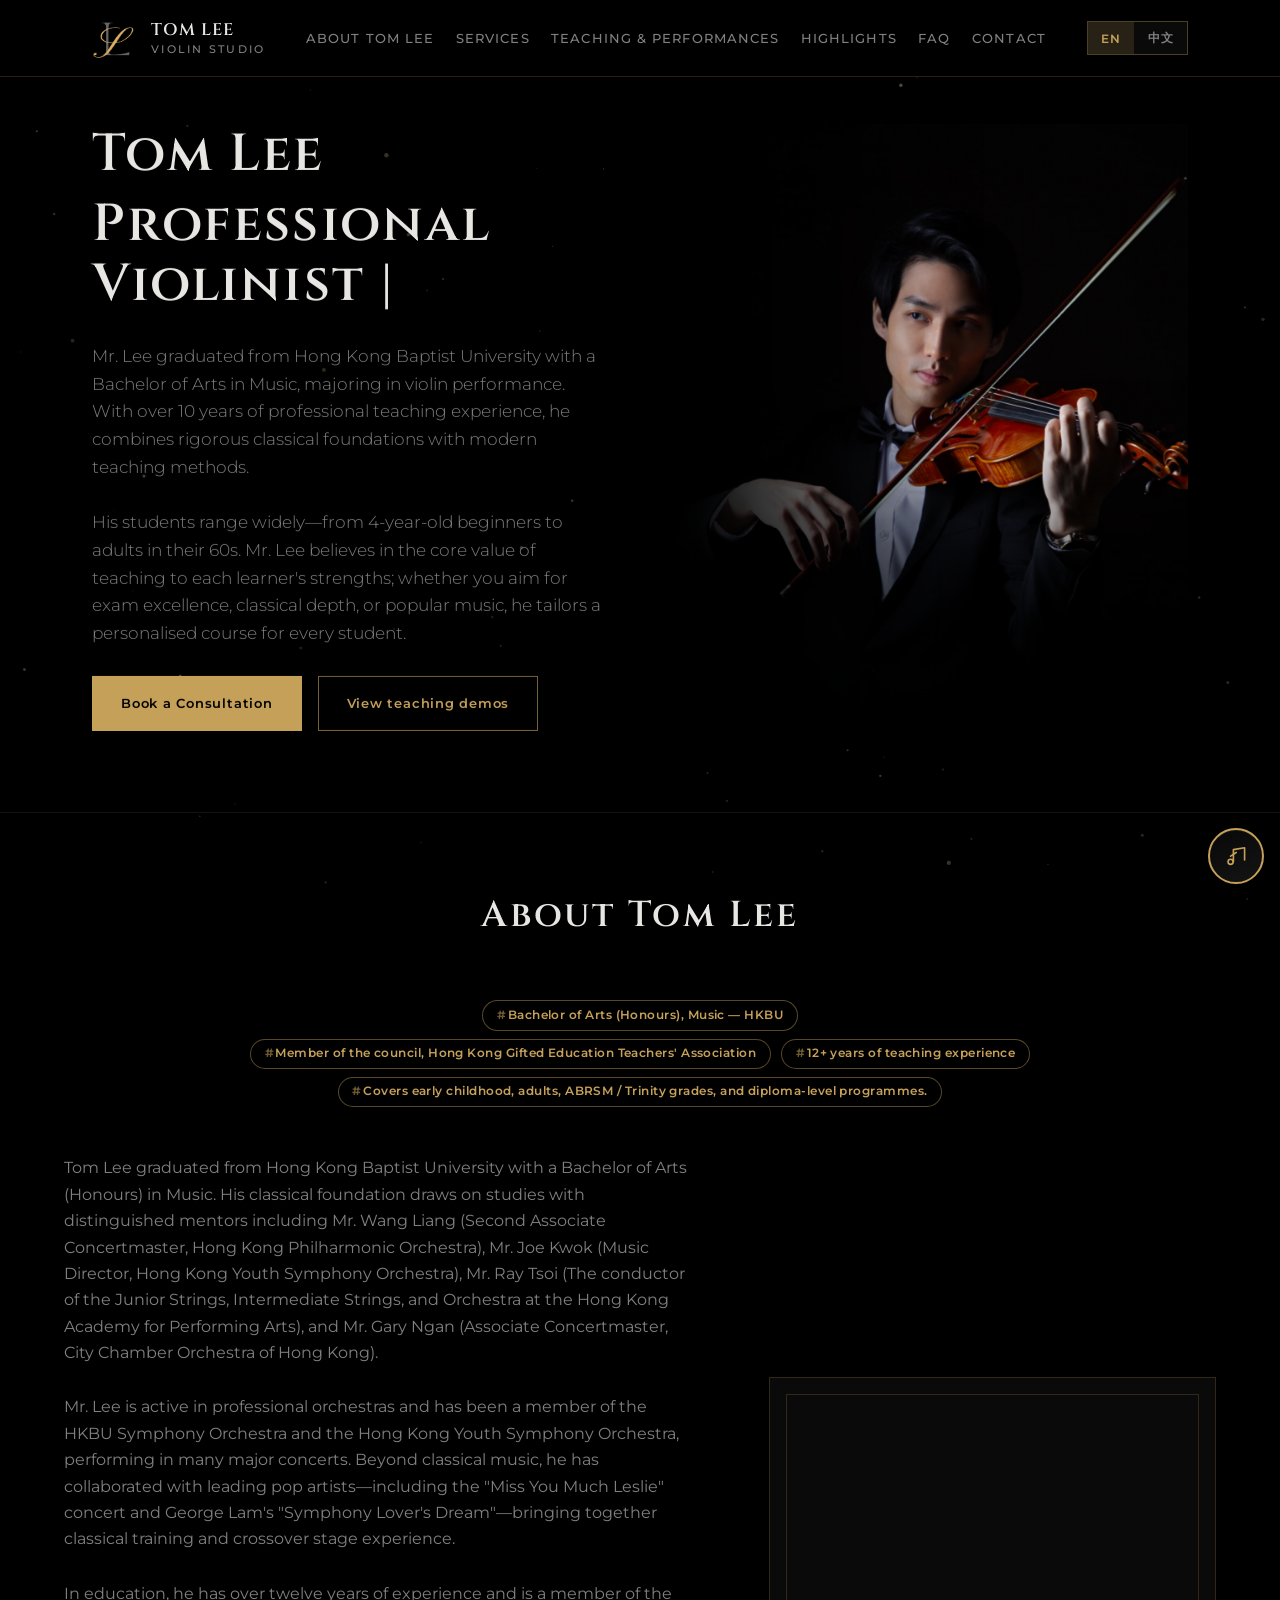
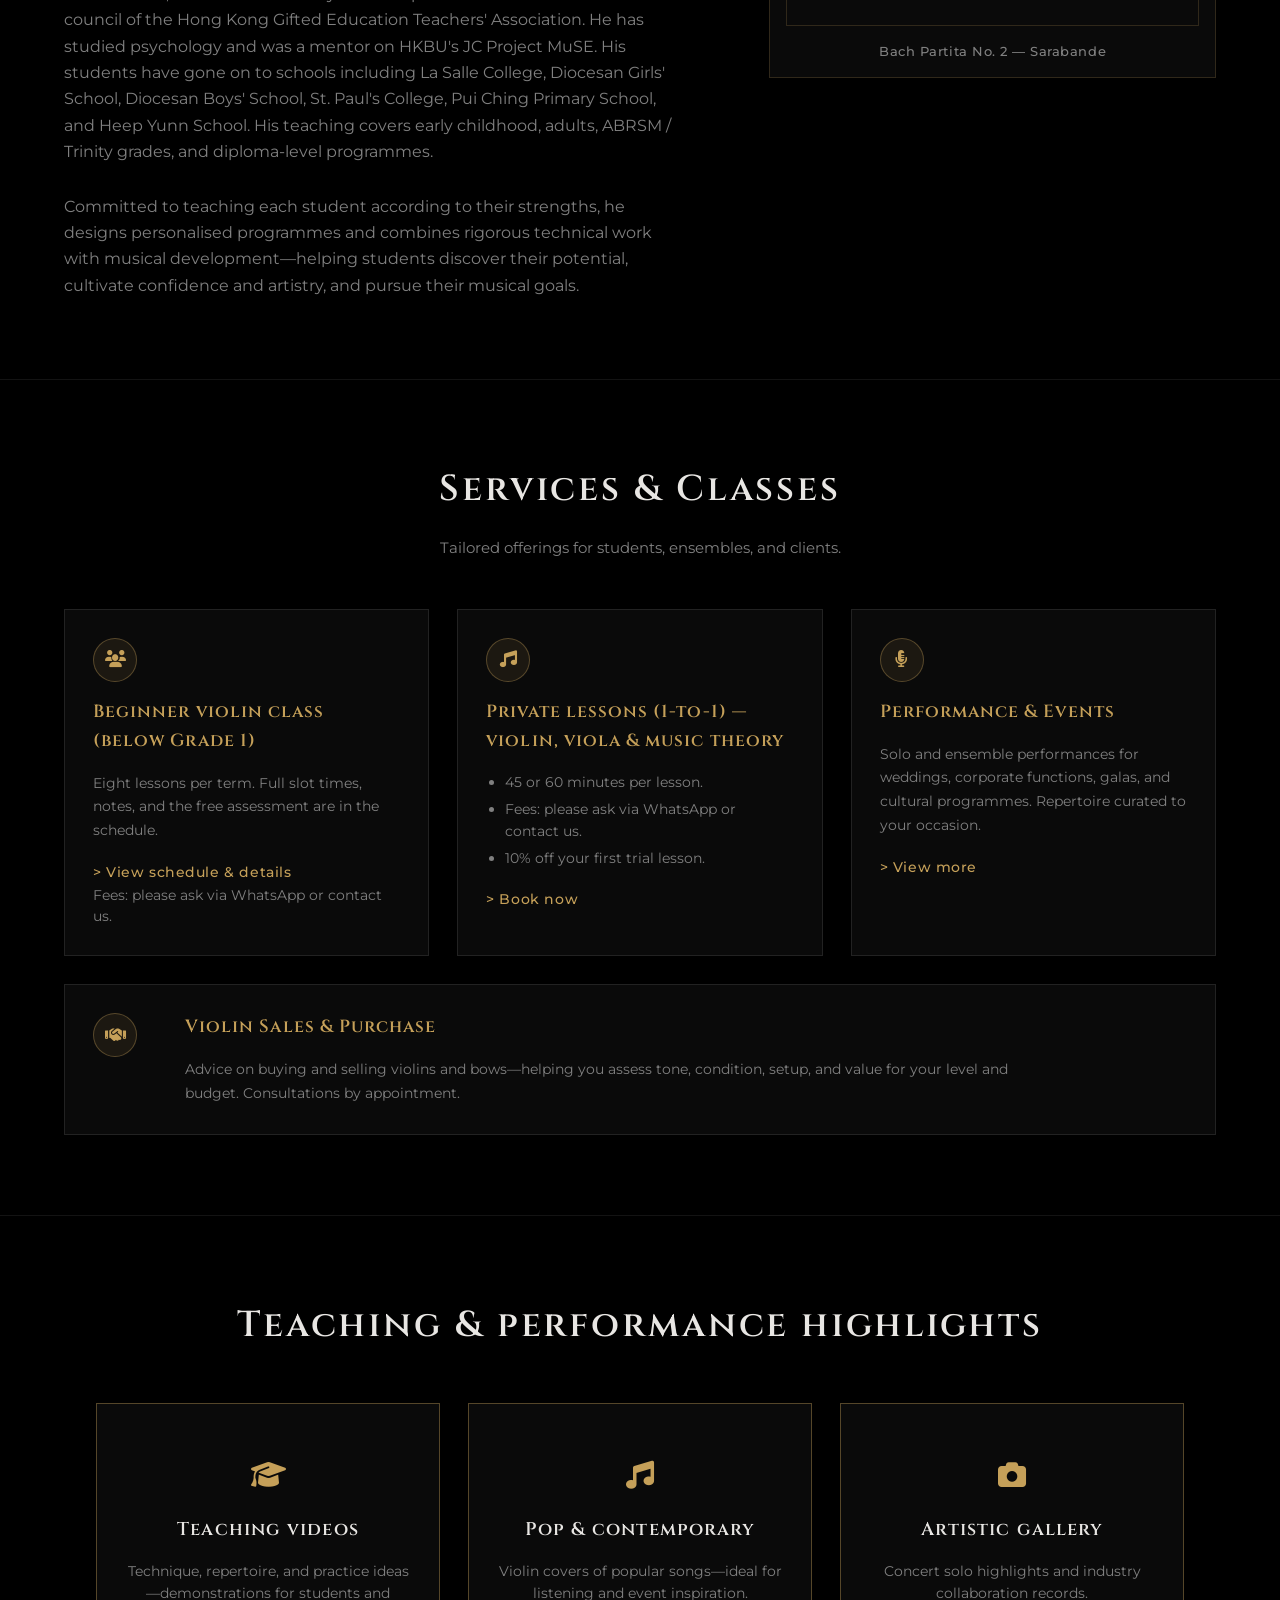
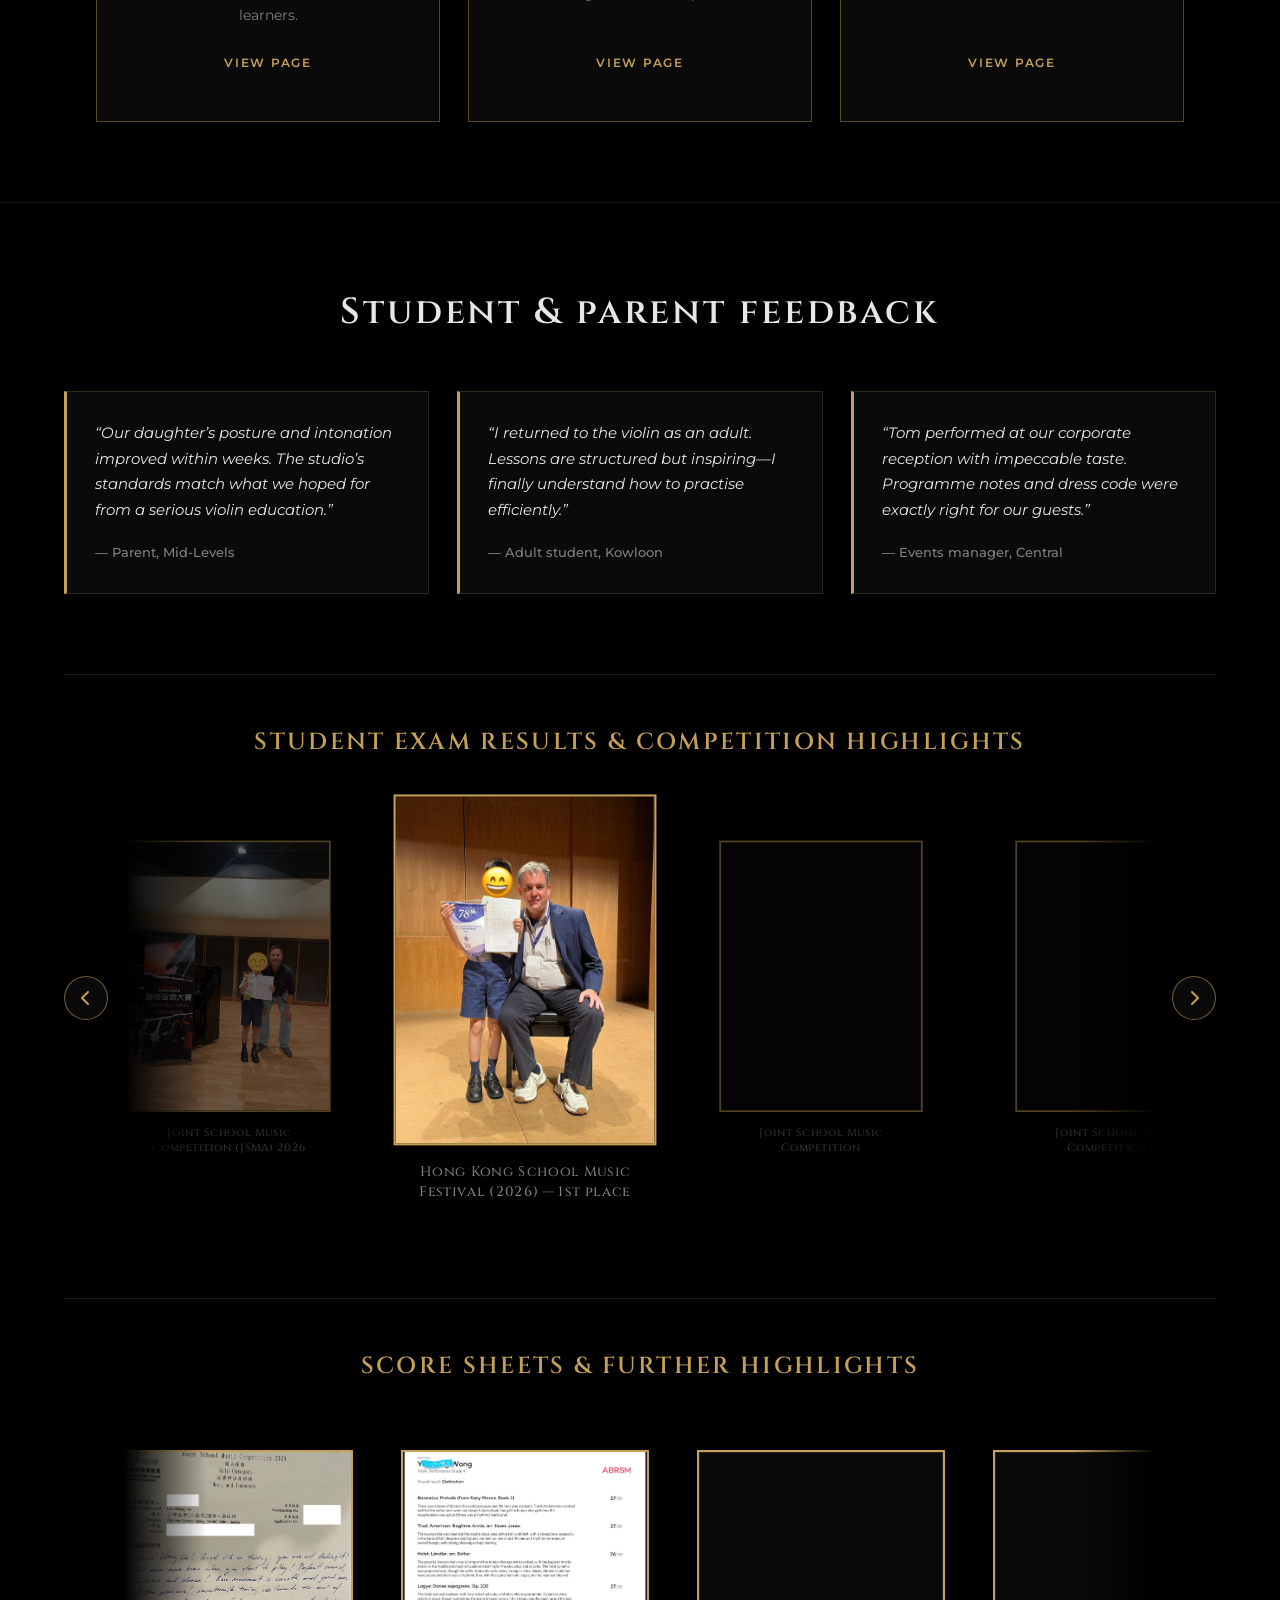
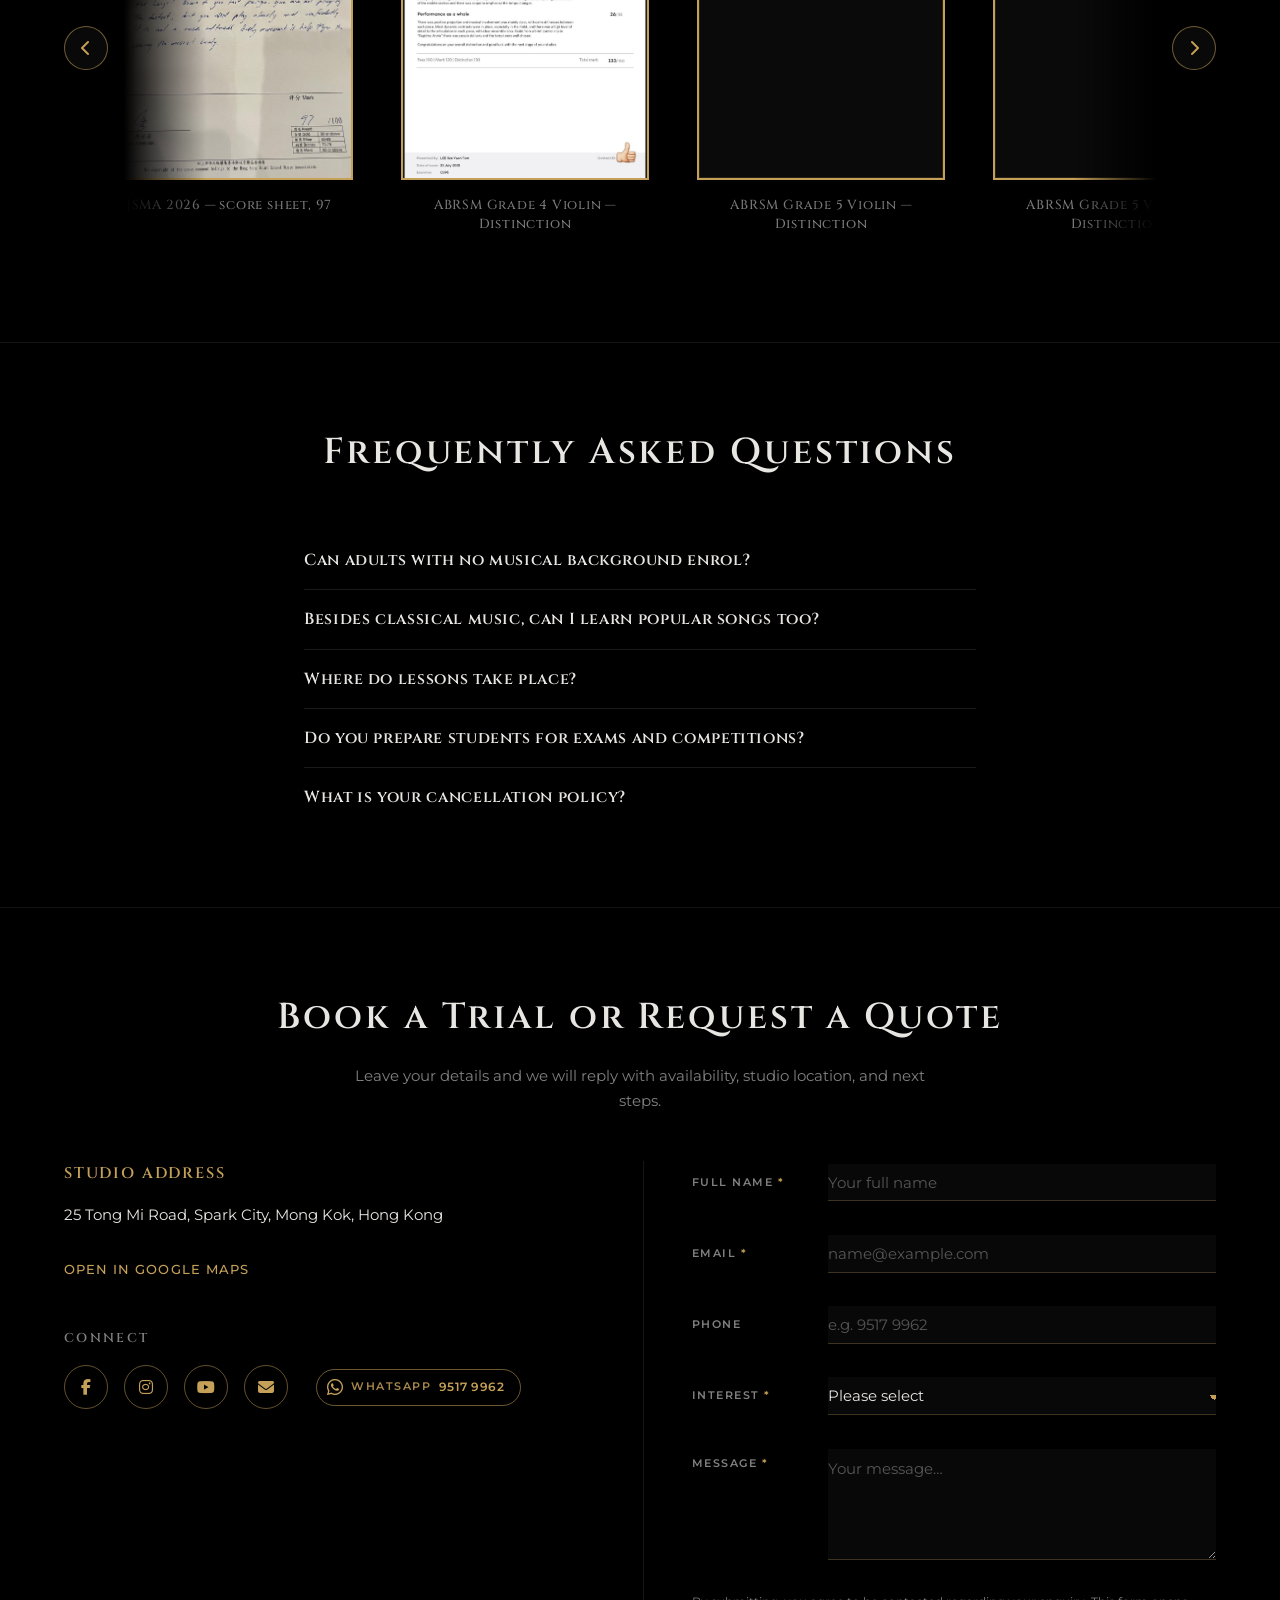
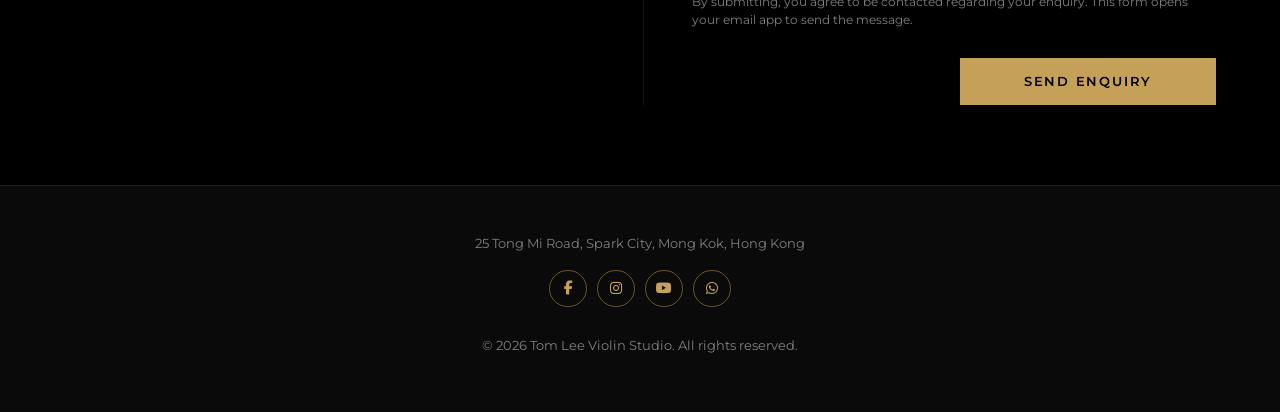
==== index.html @ 0c4ee123 "text" ====
<!DOCTYPE html>
<html lang="en">
  <head>
    <meta charset="UTF-8" />
    <meta name="viewport" content="width=device-width, initial-scale=1.0" />
    <meta
      name="description"
      content="Tom Lee Violin Studio — Professional violin instruction and performance in Hong Kong. Private violin and viola lessons, group classes, music theory, violin sales, events, trial lessons, and exam coaching."
    />
    <meta
      name="keywords"
      content="violin lessons Hong Kong, violin teacher HK, 小提琴老師, 小提琴課程, 香港小提琴, adult violin lessons, violin trial lesson, ABRSM violin, violin performance"
    />
    <meta name="author" content="Tom Lee" />
    <meta name="geo.region" content="HK" />
    <meta name="geo.placename" content="Hong Kong" />
    <link rel="icon" type="image/png" href="assets/logo.png" />
    <link rel="canonical" href="https://example.com/" />
    <link rel="alternate" hreflang="en-HK" href="https://example.com/" />
    <link rel="alternate" hreflang="zh-Hant-HK" href="https://example.com/" />
    <link rel="alternate" hreflang="x-default" href="https://example.com/" />
    <meta property="og:title" content="Tom Lee Violin Studio | Teaching & Performance" />
    <meta
      property="og:description"
      content="Excellence in Strings, Elegance in Performance. Bespoke violin education and world-class performances for exclusive events in Hong Kong with Tom Lee."
    />
    <meta property="og:type" content="website" />
    <meta property="og:locale" content="en_HK" />
    <meta property="og:locale:alternate" content="zh_HK" />
    <title>Tom Lee Violin Studio | Professional Violin Teaching & Performance</title>
    <link rel="preconnect" href="https://fonts.googleapis.com" />
    <link rel="preconnect" href="https://fonts.gstatic.com" crossorigin />
    <link
      href="https://fonts.googleapis.com/css2?family=Cinzel:wght@400;500;600;700&family=Montserrat:wght@300;400;500;600&display=swap"
      rel="stylesheet"
    />
    <link
      rel="stylesheet"
      href="https://cdnjs.cloudflare.com/ajax/libs/font-awesome/6.5.1/css/all.min.css"
      crossorigin="anonymous"
      referrerpolicy="no-referrer"
    />
    <link rel="stylesheet" href="style.css" />
    <script type="application/ld+json">
      {
        "@context": "https://schema.org",
        "@graph": [
          {
            "@type": "MusicSchool",
            "@id": "https://example.com/#organization",
            "name": "Tom Lee Violin Studio",
            "alternateName": "Tom Lee 小提琴工作室",
            "url": "https://example.com/",
            "description": "Professional violin instruction and performance in Hong Kong.",
            "email": "tomleeviolin@gmail.com",
            "telephone": "+852-9517-9962",
            "address": {
              "@type": "PostalAddress",
              "streetAddress": "25 Tong Mi Road, Spark City",
              "addressLocality": "Mong Kok",
              "addressRegion": "Kowloon",
              "addressCountry": "HK"
            },
            "areaServed": { "@type": "AdministrativeArea", "name": "Hong Kong" },
            "sameAs": [
              "https://www.facebook.com/Tomleeviolin/",
              "https://www.instagram.com/tomleeviolin/",
              "https://www.youtube.com/@tomleeviolin"
            ]
          },
          {
            "@type": "FAQPage",
            "@id": "https://example.com/#faq",
            "mainEntity": [
              {
                "@type": "Question",
                "name": "Can adults with no musical background enrol?",
                "acceptedAnswer": {
                  "@type": "Answer",
                  "text": "Absolutely. Our students range from age 4 to 50. For adult learners, we move beyond dry, traditional one-size-fits-all drills—combining interest-led learning with solid technique—so you can quickly enjoy playing popular or classical pieces."
                }
              },
              {
                "@type": "Question",
                "name": "Besides classical music, can I learn popular songs too?",
                "acceptedAnswer": {
                  "@type": "Answer",
                  "text": "Of course. We offer a wide range of paths—from Mozart to modern chart hits. Once you have a solid violin technique, any style can become part of your performance repertoire."
                }
              },
              {
                "@type": "Question",
                "name": "Where do lessons take place?",
                "acceptedAnswer": {
                  "@type": "Answer",
                  "text": "Lessons are held at the studio: 25 Tong Mi Road, Spark City, Mong Kok, Hong Kong. Home visits are not currently offered."
                }
              },
              {
                "@type": "Question",
                "name": "Do you prepare students for exams and competitions?",
                "acceptedAnswer": {
                  "@type": "Answer",
                  "text": "Yes. Repertoire, scales, sight-reading, and performance practice can be aligned with major exam boards and school or festival requirements when that is your objective."
                }
              },
              {
                "@type": "Question",
                "name": "What is your cancellation policy?",
                "acceptedAnswer": {
                  "@type": "Answer",
                  "text": "Policies are shared at enrolment. As a rule, reasonable advance notice is required to reschedule studio time so that other students can use the slot."
                }
              }
            ]
          }
        ]
      }
    </script>
  </head>
  <body data-page="home">
    <div class="scroll-progress" aria-hidden="true">
      <div class="scroll-progress__bar" id="scroll-progress-bar"></div>
    </div>

    <header class="site-header">
      <div class="header-inner">
        <a class="brand" href="#top" aria-label="Tom Lee Violin Studio — Home">
          <img
            class="brand-logo"
            src="assets/logo.png"
            alt="Tom Lee Violin Studio — professional violin teaching and performance logo"
            decoding="async"
          />
          <span class="brand-text">
            <span class="brand-name" data-en="Tom Lee" data-zh="Tom Lee">Tom Lee</span>
            <span class="brand-tagline" data-en="Violin Studio" data-zh="小提琴工作室">Violin Studio</span>
          </span>
        </a>
        <nav class="nav-primary" aria-label="Main navigation">
          <ul class="nav-list">
            <li><a href="#about" data-en="About Tom Lee" data-zh="關於Tom Lee">About Tom Lee</a></li>
            <li><a href="#services" data-en="Services" data-zh="服務">Services</a></li>
            <li><a href="#media" data-en="Teaching &amp; performances" data-zh="影音與藝廊">Teaching &amp; performances</a></li>
            <li><a href="#testimonials" data-en="Highlights" data-zh="精選">Highlights</a></li>
            <li><a href="#faq" data-en="FAQ" data-zh="常見問題">FAQ</a></li>
            <li><a href="#contact" data-en="Contact" data-zh="聯絡">Contact</a></li>
          </ul>
        </nav>
        <div class="lang-switch" role="group" aria-label="Language">
          <button type="button" class="lang-btn is-active" data-lang="en" aria-pressed="true" data-en="EN" data-zh="EN">
            EN
          </button>
          <button type="button" class="lang-btn" data-lang="zh" aria-pressed="false" data-en="中文" data-zh="中文">中文</button>
        </div>
      </div>
    </header>

    <main id="top">
      <canvas id="ambient-dust" class="ambient-dust" aria-hidden="true"></canvas>
      <h1
        class="visually-hidden"
        id="page-title"
        data-en="Tom Lee Violin Studio — Violin lessons and performance in Hong Kong"
        data-zh="Tom Lee 小提琴工作室 — 香港小提琴課程與專業演出"
      >
        Tom Lee Violin Studio — Violin lessons and performance in Hong Kong
      </h1>

      <section class="hero" aria-labelledby="hero-heading">
        <div class="hero-inner">
          <div class="hero-content hero-content--parallax-target">
            <div class="hero-content__inner hero-content__inner--entrance">
            <h2 id="hero-heading" class="hero-title">
              <span class="hero-title__line" data-en="Tom Lee" data-zh="李施源 Tom Lee">李施源 Tom Lee</span>
              <span class="hero-title__line" data-en="Professional Violinist | " data-zh="專業小提琴家 | ">專業小提琴家 | </span>
            </h2>
            <p
              class="hero-lead"
              data-en="Mr. Lee graduated from Hong Kong Baptist University with a Bachelor of Arts in Music, majoring in violin performance. With over 10 years of professional teaching experience, he combines rigorous classical foundations with modern teaching methods."
              data-zh="李氏畢業於香港浸會大學音樂系 (BA in Music)，主修小提琴演奏。憑藉超過 10 年的專業教學經驗，李氏致力於將嚴謹的古典樂根基與現代教學法結合。"
            >
              李氏畢業於香港浸會大學音樂系 (BA in Music)，主修小提琴演奏。憑藉超過 10 年的專業教學經驗，李氏致力於將嚴謹的古典樂根基與現代教學法結合。
            </p>
            <p
              class="hero-lead"
              data-en="His students range widely—from 4-year-old beginners to adults in their 60s. Mr. Lee believes in the core value of teaching to each learner&apos;s strengths; whether you aim for exam excellence, classical depth, or popular music, he tailors a personalised course for every student."
              data-zh="他的學生群體廣泛，涵蓋 4 歲啟蒙幼兒至 60 歲進修成人。李氏深信「因材施教」的核心價值，無論是追求考級卓越、古典造詣，還是流行音樂興趣，皆能為每位學員量身訂造專屬課程。"
            >
              他的學生群體廣泛，涵蓋 4 歲啟蒙幼兒至 60 歲進修成人。李氏深信「因材施教」的核心價值，無論是追求考級卓越、古典造詣，還是流行音樂興趣，皆能為每位學員量身訂造專屬課程。
            </p>
            <div class="hero-cta-row">
              <a class="btn btn-primary" href="#contact" data-en="Book a Consultation" data-zh="預約諮詢">Book a Consultation</a>
              <a class="btn btn-outline" href="videos-teaching.html" data-en="View teaching demos" data-zh="查看教學示範">查看教學示範</a>
            </div>
            </div>
          </div>
          <div class="hero-media hero-media--entrance">
            <div class="hero-image-wrap">
              <img
                class="hero-image"
                src="assets/Tomlee.jpg"
                alt="Tom Lee performing on violin"
                width="1200"
                height="1600"
                decoding="async"
                fetchpriority="high"
              />
              <div class="hero-image-fade" aria-hidden="true"></div>
            </div>
          </div>
        </div>
      </section>

      <section id="about" class="section about" aria-labelledby="about-heading">
        <div class="section-inner">
          <header class="section-header section-header--parallax">
            <h2 id="about-heading" class="section-title" data-en="About Tom Lee" data-zh="關於Tom Lee">About Tom Lee</h2>
          </header>
          <ul class="about-tags" role="list" aria-label="Credentials summary">
            <li class="about-tag" data-en="Bachelor of Arts (Honours), Music — HKBU" data-zh="香港浸會大學音樂系（榮譽）學士">
              Bachelor of Arts (Honours), Music — HKBU
            </li>
            <li class="about-tag" data-en="Member of the council, Hong Kong Gifted Education Teachers&apos; Association" data-zh="香港資優教育教師協會理事會成員">
              Member of the council, Hong Kong Gifted Education Teachers' Association
            </li>
            <li class="about-tag" data-en="12+ years of teaching experience" data-zh="逾十二年教學經驗">12+ years of teaching experience</li>
            <li
              class="about-tag"
              data-en="Covers early childhood, adults, ABRSM / Trinity grades, and diploma-level programmes."
              data-zh="涵蓋幼兒啟蒙、成人、ABRSM／Trinity 考級及演奏級課程。"
            >
              Covers early childhood, adults, ABRSM / Trinity grades, and diploma-level programmes.
            </li>
          </ul>
          <div class="about-grid">
            <div class="about-copy">
              <p
                data-en="Tom Lee graduated from Hong Kong Baptist University with a Bachelor of Arts (Honours) in Music. His classical foundation draws on studies with distinguished mentors including Mr. Wang Liang (Second Associate Concertmaster, Hong Kong Philharmonic Orchestra), Mr. Joe Kwok (Music Director, Hong Kong Youth Symphony Orchestra), Mr. Ray Tsoi (The conductor of the Junior Strings, Intermediate Strings, and Orchestra at the Hong Kong Academy for Performing Arts), and Mr. Gary Ngan (Associate Concertmaster, City Chamber Orchestra of Hong Kong)."
                data-zh="李施源 (Tom Lee) 畢業於香港浸會大學，獲頒音樂系（榮譽）學士學位。李氏擁有深厚的古典音樂底蘊，其演奏造詣先後師從多位樂壇名師，包括現任香港管弦樂團第二副首席王亮先生、中國香港青年交響樂團音樂總監郭健文先生、著名小提琴家及指揮蔡睿先生（香港演藝學院弦樂導師），以及香港城市室樂團副首席顏嘉俊先生。"
              >
                Tom Lee graduated from Hong Kong Baptist University with a Bachelor of Arts (Honours) in Music. His classical foundation draws on studies with distinguished mentors including Mr. Wang Liang (Second Associate Concertmaster, Hong Kong Philharmonic Orchestra), Mr. Joe Kwok (Music Director, Hong Kong Youth Symphony Orchestra), Mr. Ray Tsoi (The conductor of the Junior Strings, Intermediate Strings, and Orchestra at the Hong Kong Academy for Performing Arts), and Mr. Gary Ngan (Associate Concertmaster, City Chamber Orchestra of Hong Kong).
              </p>
              <p
                data-en="Mr. Lee is active in professional orchestras and has been a member of the HKBU Symphony Orchestra and the Hong Kong Youth Symphony Orchestra, performing in many major concerts. Beyond classical music, he has collaborated with leading pop artists—including the &quot;Miss You Much Leslie&quot; concert and George Lam&apos;s &quot;Symphony Lover&apos;s Dream&quot;—bringing together classical training and crossover stage experience."
                data-zh="李氏活躍於多個專業樂團，曾擔任香港浸會大學交響樂團及中國香港青年交響樂團成員，參與無數大型音樂會演出。除古典樂壇外，李氏亦多次獲邀與本地著名流行歌手合作，包括於「想你‧張國榮」音樂會以及林子祥《Symphony Lover's Dream》音樂會中擔任小提琴演奏，演出經驗跨越古典與流行，視野廣闊。"
              >
                Mr. Lee is active in professional orchestras and has been a member of the HKBU Symphony Orchestra and the Hong Kong Youth Symphony Orchestra, performing in many major concerts. Beyond classical music, he has collaborated with leading pop artists—including the "Miss You Much Leslie" concert and George Lam's "Symphony Lover's Dream"—bringing together classical training and crossover stage experience.
              </p>
              <p
                data-en="In education, he has over twelve years of experience and is a member of the council of the Hong Kong Gifted Education Teachers&apos; Association. He has studied psychology and was a mentor on HKBU&apos;s JC Project MuSE. His students have gone on to schools including La Salle College, Diocesan Girls&apos; School, Diocesan Boys&apos; School, St. Paul&apos;s College, Pui Ching Primary School, and Heep Yunn School. His teaching covers early childhood, adults, ABRSM / Trinity grades, and diploma-level programmes."
                data-zh="在教育事業上，李氏擁有逾十二年豐富教學經驗，現為香港資優教育教師協會理事會成員。他曾修讀心理學，並曾任香港浸會大學 JC Project MuSE 導師。李氏多年來培育無數音樂英才，學生遍佈喇沙書院、拔萃女書院、拔萃男書院、聖保羅書院、培正小學及協恩中學等名校。教學範疇涵蓋幼兒啟蒙、成人教育、專業考級（ABRSM / Trinity）及演奏級課程。"
              >
                In education, he has over twelve years of experience and is a member of the council of the Hong Kong Gifted Education Teachers' Association. He has studied psychology and was a mentor on HKBU's JC Project MuSE. His students have gone on to schools including La Salle College, Diocesan Girls' School, Diocesan Boys' School, St. Paul's College, Pui Ching Primary School, and Heep Yunn School. His teaching covers early childhood, adults, ABRSM / Trinity grades, and diploma-level programmes.
              </p>
              <p
                data-en="Committed to teaching each student according to their strengths, he designs personalised programmes and combines rigorous technical work with musical development—helping students discover their potential, cultivate confidence and artistry, and pursue their musical goals."
                data-zh="李氏深信「因材施教」的教學哲學，致力為每一位學生制定個性化的訓練方案。透過嚴謹的基本功訓練與音樂感培養，引導學生在音樂旅程中發掘潛能，建立獨特的藝術氣息與自信，成就卓越的音樂夢想。"
              >
                Committed to teaching each student according to their strengths, he designs personalised programmes and combines rigorous technical work with musical development—helping students discover their potential, cultivate confidence and artistry, and pursue their musical goals.
              </p>
            </div>
            <aside class="about-aside about-aside--video" aria-label="Performance highlight">
              <figure class="about-video">
                <div class="video-embed">
                  <iframe
                    class="video-iframe"
                    data-title-en="Bach Partita No. 2 — Sarabande"
                    data-title-zh="巴赫第二號無伴奏組曲 — 薩拉班德舞曲"
                    title="Bach Partita No. 2 — Sarabande"
                    src="https://www.facebook.com/plugins/video.php?height=314&amp;href=https%3A%2F%2Fwww.facebook.com%2Freel%2F1283406490357954%2F&amp;show_text=false&amp;width=560&amp;t=0"
                    width="560"
                    height="314"
                    style="border: none; overflow: hidden"
                    scrolling="no"
                    allowfullscreen
                    allow="autoplay; clipboard-write; encrypted-media; picture-in-picture; web-share"
                    loading="lazy"
                  ></iframe>
                </div>
                <figcaption
                  class="about-video__caption"
                  data-en="Bach Partita No. 2 — Sarabande"
                  data-zh="巴赫第二號無伴奏組曲 — 薩拉班德舞曲"
                >
                  Bach Partita No. 2 — Sarabande
                </figcaption>
              </figure>
            </aside>
          </div>
        </div>
      </section>

      <section id="services" class="section services" aria-labelledby="services-heading">
        <div class="section-inner">
          <header class="section-header">
            <h2 id="services-heading" class="section-title" data-en="Services &amp; Classes" data-zh="服務與課程">
              Services &amp; Classes
            </h2>
            <p
              class="section-subtitle"
              data-en="Tailored offerings for students, ensembles, and clients."
              data-zh="為學生、樂團與客戶量身打造的項目。"
            >
              Tailored offerings for students, ensembles, and clients.
            </p>
          </header>
          <div class="services-grid">
            <article class="service-card">
              <div class="service-card__icon" aria-hidden="true">
                <i class="fa-solid fa-users"></i>
              </div>
              <h3
                class="service-title"
                data-en="Beginner violin class (below Grade 1)"
                data-zh="小提琴啟蒙班 (一級以下)"
              >
                Beginner violin class (below Grade 1)
              </h3>
              <p
                class="service-desc"
                data-en="Eight lessons per term. Full slot times, notes, and the free assessment are in the schedule."
                data-zh="八堂為一期。完整時段、說明與免費評估請見下方時段表。"
              >
                Eight lessons per term. Full slot times, notes, and the free assessment are in the schedule.
              </p>
              <p class="service-card__more">
                <button
                  type="button"
                  class="service-card__more-link"
                  id="group-schedule-modal-open"
                  aria-haspopup="dialog"
                  aria-controls="group-schedule-modal"
                  aria-expanded="false"
                  data-en="> View schedule &amp; details"
                  data-zh=">查看時段與說明"
                >
                  > View schedule &amp; details
                </button>
              </p>
              <p
                class="service-desc service-desc--note"
                data-en="Fees: please ask via WhatsApp or contact us."
                data-zh="價錢請以 WhatsApp／聯絡我們查詢。"
              >
                Fees: please ask via WhatsApp or contact us.
              </p>
            </article>
            <article class="service-card">
              <div class="service-card__icon" aria-hidden="true">
                <i class="fa-solid fa-music"></i>
              </div>
              <h3
                class="service-title"
                data-en="Private lessons (1-to-1) — violin, viola &amp; music theory"
                data-zh="一對一課程(小提琴／中提琴／樂理)"
              >
                Private lessons (1-to-1) — violin, viola &amp; music theory
              </h3>
              <ul class="service-detail-list" aria-label="Private lesson details">
                <li data-en="45 or 60 minutes per lesson." data-zh="每堂 45 分鐘或 1 小時。">45 or 60 minutes per lesson.</li>
                <li
                  data-en="Fees: please ask via WhatsApp or contact us."
                  data-zh="價錢請以 WhatsApp／聯絡我們查詢。"
                >
                  Fees: please ask via WhatsApp or contact us.
                </li>
                <li data-en="10% off your first trial lesson." data-zh="首次試堂可享9折優惠">
                  10% off your first trial lesson.
                </li>
              </ul>
              <p class="service-card__more">
                <a
                  class="service-card__more-link"
                  href="https://wa.me/85295179962"
                  target="_blank"
                  rel="noopener noreferrer"
                  data-en="> Book now"
                  data-zh=">馬上預約"
                  >> Book now</a>
              </p>
            </article>
            <article class="service-card">
              <div class="service-card__icon" aria-hidden="true">
                <i class="fa-solid fa-microphone-lines"></i>
              </div>
              <h3 class="service-title" data-en="Performance &amp; Events" data-zh="演出與活動">Performance &amp; Events</h3>
              <p
                class="service-desc"
                data-en="Solo and ensemble performances for weddings, corporate functions, galas, and cultural programmes. Repertoire curated to your occasion."
                data-zh="婚禮、企業活動、晚宴與文化節目的獨奏與室內樂演出。曲目可依場合策劃。"
              >
                Solo and ensemble performances for weddings, corporate functions, galas, and cultural programmes.
                Repertoire curated to your occasion.
              </p>
              <p class="service-card__more">
                <a class="service-card__more-link" href="gallery.html" data-en="> View more" data-zh="> 查看更多">> View more</a>
              </p>
            </article>
            <article class="service-card service-card--featured">
              <div class="service-card__icon" aria-hidden="true">
                <i class="fa-solid fa-handshake"></i>
              </div>
              <h3 class="service-title" data-en="Violin Sales &amp; Purchase" data-zh="小提琴買賣">Violin Sales &amp; Purchase</h3>
              <p
                class="service-desc"
                data-en="Advice on buying and selling violins and bows—helping you assess tone, condition, setup, and value for your level and budget. Consultations by appointment."
                data-zh="小提琴及琴弓買賣與選購建議，協助按程度與預算評估音色、狀態、裝配與性價比。歡迎預約諮詢。"
              >
                Advice on buying and selling violins and bows—helping you assess tone, condition, setup, and value for your level and budget. Consultations by appointment.
              </p>
            </article>
          </div>
        </div>
      </section>

      <section id="media" class="section media-section" aria-labelledby="media-heading">
        <div class="section-inner">
          <header class="section-header section-header--parallax">
            <h2 id="media-heading" class="section-title" data-en="Teaching &amp; performance highlights" data-zh="影音與藝廊">Teaching &amp; performance highlights</h2>
          </header>
          <div class="video-hub">
            <a class="video-hub-card" href="videos-teaching.html">
              <span class="video-hub-card__icon" aria-hidden="true"><i class="fa-solid fa-graduation-cap"></i></span>
              <span class="video-hub-card__title" data-en="Teaching videos" data-zh="教學影片">Teaching videos</span>
              <span
                class="video-hub-card__desc"
                data-en="Technique, repertoire, and practice ideas—demonstrations for students and learners."
                data-zh="技巧、曲目與練習建議——教學示範與學習參考。"
                >Technique, repertoire, and practice ideas—demonstrations for students and learners.</span
              >
              <span class="video-hub-card__cta" data-en="View page" data-zh="查看頁面">View page</span>
            </a>
            <a class="video-hub-card" href="videos-popular.html">
              <span class="video-hub-card__icon" aria-hidden="true"><i class="fa-solid fa-music"></i></span>
              <span class="video-hub-card__title" data-en="Pop &amp; contemporary" data-zh="流行曲演奏">Pop &amp; contemporary</span>
              <span
                class="video-hub-card__desc"
                data-en="Violin covers of popular songs—ideal for listening and event inspiration."
                data-zh="小提琴流行曲改編——適合欣賞與活動靈感。"
                >Violin covers of popular songs—ideal for listening and event inspiration.</span
              >
              <span class="video-hub-card__cta" data-en="View page" data-zh="查看頁面">View page</span>
            </a>
            <a class="video-hub-card" href="gallery.html">
              <span class="video-hub-card__icon" aria-hidden="true"><i class="fa-solid fa-camera"></i></span>
              <span class="video-hub-card__title" data-en="Artistic gallery" data-zh="藝術足跡">Artistic gallery</span>
              <span
                class="video-hub-card__desc"
                data-en="Concert solo highlights and industry collaboration records."
                data-zh="演奏會獨奏精選及業界合作紀錄。"
                >Concert solo highlights and industry collaboration records.</span
              >
              <span class="video-hub-card__cta" data-en="View page" data-zh="查看頁面">View page</span>
            </a>
          </div>
        </div>
      </section>

      <section id="testimonials" class="section testimonials" aria-labelledby="testimonials-heading">
        <div class="section-inner">
          <header class="section-header">
            <h2 id="testimonials-heading" class="section-title" data-en="Student &amp; parent feedback" data-zh="學員與家長回饋">
              Student &amp; parent feedback
            </h2>
          </header>
          <div class="testimonials-grid">
            <blockquote class="testimonial-card">
              <p
                class="testimonial-quote"
                data-en="“Our daughter’s posture and intonation improved within weeks. The studio’s standards match what we hoped for from a serious violin education.”"
                data-zh="「女兒的姿勢與音準在數週內就有明顯進步。工作室的要求與我們對專業小提琴教育的期望一致。」"
              >
                “Our daughter’s posture and intonation improved within weeks. The studio’s standards match what we
                hoped for from a serious violin education.”
              </p>
              <footer class="testimonial-meta">
                <cite class="testimonial-name" data-en="— Parent, Mid-Levels" data-zh="— 家長（中半山）">— Parent, Mid-Levels</cite>
              </footer>
            </blockquote>
            <blockquote class="testimonial-card">
              <p
                class="testimonial-quote"
                data-en="“I returned to the violin as an adult. Lessons are structured but inspiring—I finally understand how to practise efficiently.”"
                data-zh="「成年後重拾小提琴。課堂有系統亦具啟發性——我終於懂得如何有效練習。」"
              >
                “I returned to the violin as an adult. Lessons are structured but inspiring—I finally understand how
                to practise efficiently.”
              </p>
              <footer class="testimonial-meta">
                <cite class="testimonial-name" data-en="— Adult student, Kowloon" data-zh="— 成人學員（九龍）">— Adult student, Kowloon</cite>
              </footer>
            </blockquote>
            <blockquote class="testimonial-card">
              <p
                class="testimonial-quote"
                data-en="“Tom performed at our corporate reception with impeccable taste. Programme notes and dress code were exactly right for our guests.”"
                data-zh="「Tom 在我們的企業酒會上演奏，品味無可挑剔。曲目與禮儀安排都非常符合賓客期望。」"
              >
                “Tom performed at our corporate reception with impeccable taste. Programme notes and dress code were
                exactly right for our guests.”
              </p>
              <footer class="testimonial-meta">
                <cite class="testimonial-name" data-en="— Events manager, Central" data-zh="— 活動策劃（中環）">— Events manager, Central</cite>
              </footer>
            </blockquote>
          </div>
          <h3 class="awards-subheading" id="student-awards" data-en="Student exam results &amp; competition highlights" data-zh="學員考試成績與比賽摘錄">
            Student exam results &amp; competition highlights
          </h3>
          <div class="cert-marquee-wrap">
            <button type="button" class="cert-marquee__nav cert-marquee__nav--prev" aria-label="Previous certificates">
              <i class="fa-solid fa-chevron-left" aria-hidden="true"></i>
              <span class="visually-hidden" data-en="Previous certificates" data-zh="上一張證書">Previous certificates</span>
            </button>
            <div
              class="cert-marquee cert-marquee--center-mode"
              aria-labelledby="student-awards"
              data-cert-marquee
              data-cert-loop-seconds="44"
            >
              <div class="cert-marquee__track">
              <figure class="cert-card">
                <button
                  type="button"
                  class="cert-card__trigger"
                  aria-haspopup="dialog"
                  aria-controls="cert-lightbox"
                  aria-label="View certificate full size"
                >
                  <img
                    class="cert-card__img"
                    src="assets/JSMA2026.png"
                    alt="Joint School Music Competition (JSMA) 2026"
                    width="700"
                    height="990"
                    loading="lazy"
                    decoding="async"
                  />
                </button>
                <figcaption
                  class="cert-caption"
                  data-en="Joint School Music Competition (JSMA) 2026"
                  data-zh="聯校音樂比賽（JSMA）2026"
                >
                  Joint School Music Competition (JSMA) 2026
                </figcaption>
              </figure>
              <figure class="cert-card">
                <button
                  type="button"
                  class="cert-card__trigger"
                  aria-haspopup="dialog"
                  aria-controls="cert-lightbox"
                  aria-label="View certificate full size"
                >
                  <img
                    class="cert-card__img"
                    src="assets/School Music Festival (2026)  1st.JPG"
                    alt="Hong Kong School Music Festival 2026 — 1st place"
                    width="700"
                    height="990"
                    loading="lazy"
                    decoding="async"
                  />
                </button>
                <figcaption
                  class="cert-caption"
                  data-en="Hong Kong School Music Festival (2026) — 1st place"
                  data-zh="香港學校音樂節（2026）— 第一名"
                >
                  Hong Kong School Music Festival (2026) — 1st place
                </figcaption>
              </figure>
              <figure class="cert-card">
                <button
                  type="button"
                  class="cert-card__trigger"
                  aria-haspopup="dialog"
                  aria-controls="cert-lightbox"
                  aria-label="View certificate full size"
                >
                  <img
                    class="cert-card__img"
                    src="assets/Joint School Music Competition.JPG"
                    alt="Joint School Music Competition certificate"
                    width="700"
                    height="990"
                    loading="lazy"
                    decoding="async"
                  />
                </button>
                <figcaption
                  class="cert-caption"
                  data-en="Joint School Music Competition"
                  data-zh="聯校音樂比賽"
                >
                  Joint School Music Competition
                </figcaption>
              </figure>
              <figure class="cert-card">
                <button
                  type="button"
                  class="cert-card__trigger"
                  aria-haspopup="dialog"
                  aria-controls="cert-lightbox"
                  aria-label="View certificate full size"
                >
                  <img
                    class="cert-card__img"
                    src="assets/Joint School Music Competition2.JPG"
                    alt="Joint School Music Competition certificate"
                    width="700"
                    height="990"
                    loading="lazy"
                    decoding="async"
                  />
                </button>
                <figcaption
                  class="cert-caption"
                  data-en="Joint School Music Competition (2)"
                  data-zh="聯校音樂比賽（二）"
                >
                  Joint School Music Competition (2)
                </figcaption>
              </figure>
              <figure class="cert-card">
                <button
                  type="button"
                  class="cert-card__trigger"
                  aria-haspopup="dialog"
                  aria-controls="cert-lightbox"
                  aria-label="View certificate full size"
                >
                  <img
                    class="cert-card__img"
                    src="assets/Joint School Music Competition3.JPG"
                    alt="Joint School Music Competition certificate"
                    width="700"
                    height="990"
                    loading="lazy"
                    decoding="async"
                  />
                </button>
                <figcaption
                  class="cert-caption"
                  data-en="Joint School Music Competition (3)"
                  data-zh="聯校音樂比賽（三）"
                >
                  Joint School Music Competition (3)
                </figcaption>
              </figure>

              <figure class="cert-card">
                <button
                  type="button"
                  class="cert-card__trigger"
                  aria-haspopup="dialog"
                  aria-controls="cert-lightbox"
                  aria-label="View certificate full size"
                >
                  <img
                    class="cert-card__img"
                    src="assets/JSMA2026.png"
                    alt="Joint School Music Competition (JSMA) 2026"
                    width="700"
                    height="990"
                    loading="lazy"
                    decoding="async"
                  />
                </button>
                <figcaption
                  class="cert-caption"
                  data-en="Joint School Music Competition (JSMA) 2026"
                  data-zh="聯校音樂比賽（JSMA）2026"
                >
                  Joint School Music Competition (JSMA) 2026
                </figcaption>
              </figure>
              <figure class="cert-card">
                <button
                  type="button"
                  class="cert-card__trigger"
                  aria-haspopup="dialog"
                  aria-controls="cert-lightbox"
                  aria-label="View certificate full size"
                >
                  <img
                    class="cert-card__img"
                    src="assets/School Music Festival (2026)  1st.JPG"
                    alt="Hong Kong School Music Festival 2026 — 1st place"
                    width="700"
                    height="990"
                    loading="lazy"
                    decoding="async"
                  />
                </button>
                <figcaption
                  class="cert-caption"
                  data-en="Hong Kong School Music Festival (2026) — 1st place"
                  data-zh="香港學校音樂節（2026）— 第一名"
                >
                  Hong Kong School Music Festival (2026) — 1st place
                </figcaption>
              </figure>
              <figure class="cert-card">
                <button
                  type="button"
                  class="cert-card__trigger"
                  aria-haspopup="dialog"
                  aria-controls="cert-lightbox"
                  aria-label="View certificate full size"
                >
                  <img
                    class="cert-card__img"
                    src="assets/Joint School Music Competition.JPG"
                    alt="Joint School Music Competition certificate"
                    width="700"
                    height="990"
                    loading="lazy"
                    decoding="async"
                  />
                </button>
                <figcaption
                  class="cert-caption"
                  data-en="Joint School Music Competition"
                  data-zh="聯校音樂比賽"
                >
                  Joint School Music Competition
                </figcaption>
              </figure>
              <figure class="cert-card">
                <button
                  type="button"
                  class="cert-card__trigger"
                  aria-haspopup="dialog"
                  aria-controls="cert-lightbox"
                  aria-label="View certificate full size"
                >
                  <img
                    class="cert-card__img"
                    src="assets/Joint School Music Competition2.JPG"
                    alt="Joint School Music Competition certificate"
                    width="700"
                    height="990"
                    loading="lazy"
                    decoding="async"
                  />
                </button>
                <figcaption
                  class="cert-caption"
                  data-en="Joint School Music Competition (2)"
                  data-zh="聯校音樂比賽（二）"
                >
                  Joint School Music Competition (2)
                </figcaption>
              </figure>
              <figure class="cert-card">
                <button
                  type="button"
                  class="cert-card__trigger"
                  aria-haspopup="dialog"
                  aria-controls="cert-lightbox"
                  aria-label="View certificate full size"
                >
                  <img
                    class="cert-card__img"
                    src="assets/Joint School Music Competition3.JPG"
                    alt="Joint School Music Competition certificate"
                    width="700"
                    height="990"
                    loading="lazy"
                    decoding="async"
                  />
                </button>
                <figcaption
                  class="cert-caption"
                  data-en="Joint School Music Competition (3)"
                  data-zh="聯校音樂比賽（三）"
                >
                  Joint School Music Competition (3)
                </figcaption>
              </figure>
            </div>
            </div>
            <button type="button" class="cert-marquee__nav cert-marquee__nav--next" aria-label="Next certificates">
              <i class="fa-solid fa-chevron-right" aria-hidden="true"></i>
              <span class="visually-hidden" data-en="Next certificates" data-zh="下一張證書">Next certificates</span>
            </button>
          </div>

          <h3 class="awards-subheading" id="score-sheets-highlights" data-en="Score sheets &amp; further highlights" data-zh="成績單與更多摘錄">
            Score sheets & further highlights
          </h3>
          <div class="cert-marquee-wrap cert-marquee-wrap--secondary">
            <button type="button" class="cert-marquee__nav cert-marquee__nav--prev" aria-label="Previous certificates">
              <i class="fa-solid fa-chevron-left" aria-hidden="true"></i>
              <span class="visually-hidden" data-en="Previous certificates" data-zh="上一張證書">Previous certificates</span>
            </button>
            <div
              class="cert-marquee"
              aria-labelledby="score-sheets-highlights"
              data-cert-marquee
              data-cert-loop-seconds="40"
            >
              <div class="cert-marquee__track">
              <figure class="cert-card">
                <button
                  type="button"
                  class="cert-card__trigger"
                  aria-haspopup="dialog"
                  aria-controls="cert-lightbox"
                  aria-label="View certificate full size"
                >
                  <img
                    class="cert-card__img"
                    src="assets/JSMA 2026 - 97_Score.JPG"
                    alt="JSMA 2026 — score sheet, 97"
                    width="700"
                    height="990"
                    loading="lazy"
                    decoding="async"
                  />
                </button>
                <figcaption
                  class="cert-caption"
                  data-en="JSMA 2026 — score sheet, 97"
                  data-zh="聯校音樂比賽（JSMA）2026 — 得分 97"
                >
                  JSMA 2026 — score sheet, 97
                </figcaption>
              </figure>
              <figure class="cert-card">
                <button
                  type="button"
                  class="cert-card__trigger"
                  aria-haspopup="dialog"
                  aria-controls="cert-lightbox"
                  aria-label="View certificate full size"
                >
                  <img
                    class="cert-card__img"
                    src="assets/ABRSM_Grade4_Distinction.JPG"
                    alt="Student ABRSM Grade 4 Violin certificate, Distinction"
                    width="700"
                    height="990"
                    loading="lazy"
                    decoding="async"
                  />
                </button>
                <figcaption
                  class="cert-caption"
                  data-en="ABRSM Grade 4 Violin — Distinction"
                  data-zh="英皇小提琴四級（優異）"
                >
                  ABRSM Grade 4 Violin — Distinction
                </figcaption>
              </figure>
              <figure class="cert-card">
                <button
                  type="button"
                  class="cert-card__trigger"
                  aria-haspopup="dialog"
                  aria-controls="cert-lightbox"
                  aria-label="View certificate full size"
                >
                  <img
                    class="cert-card__img"
                    src="assets/ABRSM_Grade5_Distinction_2.JPG"
                    alt="Student ABRSM Grade 5 Violin certificate, Distinction"
                    width="700"
                    height="990"
                    loading="lazy"
                    decoding="async"
                  />
                </button>
                <figcaption
                  class="cert-caption"
                  data-en="ABRSM Grade 5 Violin — Distinction"
                  data-zh="英皇小提琴五級（優異）· 另一學員"
                >
                  ABRSM Grade 5 Violin — Distinction
                </figcaption>
              </figure>
              <figure class="cert-card">
                <button
                  type="button"
                  class="cert-card__trigger"
                  aria-haspopup="dialog"
                  aria-controls="cert-lightbox"
                  aria-label="View certificate full size"
                >
                  <img
                    class="cert-card__img"
                    src="assets/ABRSM_Grade5_Distinction.JPG"
                    alt="Student ABRSM Grade 5 Violin certificate, Distinction"
                    width="700"
                    height="990"
                    loading="lazy"
                    decoding="async"
                  />
                </button>
                <figcaption
                  class="cert-caption"
                  data-en="ABRSM Grade 5 Violin — Distinction"
                  data-zh="英皇小提琴五級（優異）"
                >
                  ABRSM Grade 5 Violin — Distinction
                </figcaption>
              </figure>
              <figure class="cert-card">
                <button
                  type="button"
                  class="cert-card__trigger"
                  aria-haspopup="dialog"
                  aria-controls="cert-lightbox"
                  aria-label="View certificate full size"
                >
                  <img
                    class="cert-card__img"
                    src="assets/78th Hong Kong School Music Festival (2026) -  1st.JPG"
                    alt="78th Hong Kong School Music Festival 2026 — 1st place"
                    width="700"
                    height="990"
                    loading="lazy"
                    decoding="async"
                  />
                </button>
                <figcaption
                  class="cert-caption"
                  data-en="78th Hong Kong School Music Festival (2026) — 1st place"
                  data-zh="第78屆香港學校音樂節（2026）— 第一名"
                >
                  78th Hong Kong School Music Festival (2026) — 1st place
                </figcaption>
              </figure>

              <figure class="cert-card">
                <button
                  type="button"
                  class="cert-card__trigger"
                  aria-haspopup="dialog"
                  aria-controls="cert-lightbox"
                  aria-label="View certificate full size"
                >
                  <img
                    class="cert-card__img"
                    src="assets/JSMA 2026 - 97_Score.JPG"
                    alt="JSMA 2026 — score sheet, 97"
                    width="700"
                    height="990"
                    loading="lazy"
                    decoding="async"
                  />
                </button>
                <figcaption
                  class="cert-caption"
                  data-en="JSMA 2026 — score sheet, 97"
                  data-zh="聯校音樂比賽（JSMA）2026 — 得分 97"
                >
                  JSMA 2026 — score sheet, 97
                </figcaption>
              </figure>
              <figure class="cert-card">
                <button
                  type="button"
                  class="cert-card__trigger"
                  aria-haspopup="dialog"
                  aria-controls="cert-lightbox"
                  aria-label="View certificate full size"
                >
                  <img
                    class="cert-card__img"
                    src="assets/ABRSM_Grade4_Distinction.JPG"
                    alt="Student ABRSM Grade 4 Violin certificate, Distinction"
                    width="700"
                    height="990"
                    loading="lazy"
                    decoding="async"
                  />
                </button>
                <figcaption
                  class="cert-caption"
                  data-en="ABRSM Grade 4 Violin — Distinction"
                  data-zh="英皇小提琴四級（優異）"
                >
                  ABRSM Grade 4 Violin — Distinction
                </figcaption>
              </figure>
              <figure class="cert-card">
                <button
                  type="button"
                  class="cert-card__trigger"
                  aria-haspopup="dialog"
                  aria-controls="cert-lightbox"
                  aria-label="View certificate full size"
                >
                  <img
                    class="cert-card__img"
                    src="assets/ABRSM_Grade5_Distinction_2.JPG"
                    alt="Student ABRSM Grade 5 Violin certificate, Distinction"
                    width="700"
                    height="990"
                    loading="lazy"
                    decoding="async"
                  />
                </button>
                <figcaption
                  class="cert-caption"
                  data-en="ABRSM Grade 5 Violin — Distinction"
                  data-zh="英皇小提琴五級（優異）· 另一學員"
                >
                  ABRSM Grade 5 Violin — Distinction
                </figcaption>
              </figure>
              <figure class="cert-card">
                <button
                  type="button"
                  class="cert-card__trigger"
                  aria-haspopup="dialog"
                  aria-controls="cert-lightbox"
                  aria-label="View certificate full size"
                >
                  <img
                    class="cert-card__img"
                    src="assets/ABRSM_Grade5_Distinction.JPG"
                    alt="Student ABRSM Grade 5 Violin certificate, Distinction"
                    width="700"
                    height="990"
                    loading="lazy"
                    decoding="async"
                  />
                </button>
                <figcaption
                  class="cert-caption"
                  data-en="ABRSM Grade 5 Violin — Distinction"
                  data-zh="英皇小提琴五級（優異）"
                >
                  ABRSM Grade 5 Violin — Distinction
                </figcaption>
              </figure>
              <figure class="cert-card">
                <button
                  type="button"
                  class="cert-card__trigger"
                  aria-haspopup="dialog"
                  aria-controls="cert-lightbox"
                  aria-label="View certificate full size"
                >
                  <img
                    class="cert-card__img"
                    src="assets/78th Hong Kong School Music Festival (2026) -  1st.JPG"
                    alt="78th Hong Kong School Music Festival 2026 — 1st place"
                    width="700"
                    height="990"
                    loading="lazy"
                    decoding="async"
                  />
                </button>
                <figcaption
                  class="cert-caption"
                  data-en="78th Hong Kong School Music Festival (2026) — 1st place"
                  data-zh="第78屆香港學校音樂節（2026）— 第一名"
                >
                  78th Hong Kong School Music Festival (2026) — 1st place
                </figcaption>
              </figure>
              </div>
            </div>
            <button type="button" class="cert-marquee__nav cert-marquee__nav--next" aria-label="Next certificates">
              <i class="fa-solid fa-chevron-right" aria-hidden="true"></i>
              <span class="visually-hidden" data-en="Next certificates" data-zh="下一張證書">Next certificates</span>
            </button>
          </div>
        </div>
      </section>

      <section id="faq" class="section faq-section" aria-labelledby="faq-heading">
        <div class="section-inner">
          <header class="section-header">
            <h2 id="faq-heading" class="section-title" data-en="Frequently Asked Questions" data-zh="常見問題">Frequently Asked Questions</h2>
          </header>
          <div class="faq-list">
            <details class="faq-item">
              <summary class="faq-summary">
                <span data-en="Can adults with no musical background enrol?" data-zh="完全沒有音樂基礎的成人可以報名嗎？">Can adults with no musical background enrol?</span>
              </summary>
              <div class="faq-answer">
                <p
                  data-en="Absolutely. Our students range from age 4 to 50. For adult learners, we move beyond dry, traditional one-size-fits-all drills—combining interest-led learning with solid technique—so you can quickly enjoy playing popular or classical pieces."
                  data-zh="絕對可以。我們的學員年齡跨度由 4 歲至 50 歲。針對成人學員，我們會跳過枯燥的傳統教條，以「興趣驅動」結合「專業技巧」，讓你在短時間內掌握演奏流行或古典樂曲的樂趣。"
                >
                  Absolutely. Our students range from age 4 to 50. For adult learners, we move beyond dry, traditional one-size-fits-all drills—combining interest-led learning with solid technique—so you can quickly enjoy playing popular or classical pieces.
                </p>
              </div>
            </details>
            <details class="faq-item">
              <summary class="faq-summary">
                <span data-en="Besides classical music, can I learn popular songs too?" data-zh="除了古典樂，我也想學流行歌可以嗎？">Besides classical music, can I learn popular songs too?</span>
              </summary>
              <div class="faq-answer">
                <p
                  data-en="Of course. We offer a wide range of paths—from Mozart to modern chart hits. Once you have a solid violin technique, any style can become part of your performance repertoire."
                  data-zh="當然。我們提供多元化的教學路徑，從經典的莫札特到現代流行金曲。掌握正確的小提琴技術後，任何風格的音樂都能成為你的演奏舞台。"
                >
                  Of course. We offer a wide range of paths—from Mozart to modern chart hits. Once you have a solid violin technique, any style can become part of your performance repertoire.
                </p>
              </div>
            </details>
            <details class="faq-item">
              <summary class="faq-summary">
                <span data-en="Where do lessons take place?" data-zh="上課地點在哪裡？">Where do lessons take place?</span>
              </summary>
              <div class="faq-answer">
                <p
                  data-en="Lessons are held at the studio: 25 Tong Mi Road, Spark City, Mong Kok, Hong Kong. Home visits are not currently offered."
                  data-zh="課程於工作室進行：香港旺角塘尾道25號 Spark City 俊薈。目前沒有上門教授"
                >
                  Lessons are held at the studio: 25 Tong Mi Road, Spark City, Mong Kok, Hong Kong. Home visits
                  are not currently offered.
                </p>
              </div>
            </details>
            <details class="faq-item">
              <summary class="faq-summary">
                <span data-en="Do you prepare students for exams and competitions?" data-zh="是否協助考級或比賽？">Do you prepare students for exams and competitions?</span>
              </summary>
              <div class="faq-answer">
                <p
                  data-en="Yes. Repertoire, scales, sight-reading, and performance practice can be aligned with major exam boards and school or festival requirements when that is your objective."
                  data-zh="會。曲目、音階、視奏與舞台演繹可按主要考試機構、校內試或音樂節要求作準備。"
                >
                  Yes. Repertoire, scales, sight-reading, and performance practice can be aligned with major exam
                  boards and school or festival requirements when that is your objective.
                </p>
              </div>
            </details>
            <details class="faq-item">
              <summary class="faq-summary">
                <span data-en="What is your cancellation policy?" data-zh="請假或改期如何安排？">What is your cancellation policy?</span>
              </summary>
              <div class="faq-answer">
                <p
                  data-en="Policies are shared at enrolment. As a rule, reasonable advance notice is required to reschedule studio time so that other students can use the slot."
                  data-zh="報名時會提供正式條款。一般而言，改期需提早通知，以便將時段釋出予其他學員。"
                >
                  Policies are shared at enrolment. As a rule, reasonable advance notice is required to reschedule
                  studio time so that other students can use the slot.
                </p>
              </div>
            </details>
          </div>
        </div>
      </section>

      <section id="contact" class="section contact" aria-labelledby="contact-heading">
        <div class="section-inner contact-inner">
          <header class="section-header">
            <h2 id="contact-heading" class="section-title" data-en="Book a Trial or Request a Quote" data-zh="預約試堂或獲取報價">Book a Trial or Request a Quote</h2>
            <p
              class="section-subtitle"
              data-en="Leave your details and we will reply with availability, studio location, and next steps."
              data-zh="留下資料，我們將回覆上課時間、工作室位置及後續安排。"
            >
              Leave your details and we will reply with availability, studio location, and next steps.
            </p>
          </header>
          <div class="contact-layout">
            <aside class="contact-aside">
              <h3 class="contact-aside__title" data-en="Studio address" data-zh="工作室地址">Studio address</h3>
              <p
                class="contact-address"
                data-en="25 Tong Mi Road, Spark City, Mong Kok, Hong Kong"
                data-zh="香港旺角塘尾道25號 Spark City 俊薈"
              >
                25 Tong Mi Road, Spark City, Mong Kok, Hong Kong
              </p>
              <a
                class="contact-map-link"
                href="https://www.google.com/maps/search/?api=1&amp;query=25%20Tong%20Mi%20Road%20Spark%20City%20Mong%20Kok"
                target="_blank"
                rel="noopener noreferrer"
                data-en="Open in Google Maps"
                data-zh="於 Google 地圖開啟"
                >Open in Google Maps</a
              >
              <p class="contact-aside__label" data-en="Connect" data-zh="聯絡與關注">Connect</p>
              <div class="contact-social-row">
                <ul class="social-icons" role="list">
                  <li>
                    <a
                      class="social-icon-link"
                      href="https://www.facebook.com/Tomleeviolin/"
                      target="_blank"
                      rel="noopener noreferrer"
                      aria-label="Facebook"
                      ><span class="social-icon-ring"><i class="fa-brands fa-facebook-f" aria-hidden="true"></i></span
                    ></a>
                  </li>
                  <li>
                    <a
                      class="social-icon-link"
                      href="https://www.instagram.com/tomleeviolin/"
                      target="_blank"
                      rel="noopener noreferrer"
                      aria-label="Instagram"
                      ><span class="social-icon-ring"><i class="fa-brands fa-instagram" aria-hidden="true"></i></span
                    ></a>
                  </li>
                  <li>
                    <a
                      class="social-icon-link"
                      href="https://www.youtube.com/@tomleeviolin"
                      target="_blank"
                      rel="noopener noreferrer"
                      aria-label="YouTube"
                      ><span class="social-icon-ring"><i class="fa-brands fa-youtube" aria-hidden="true"></i></span
                    ></a>
                  </li>
                  <li>
                    <a
                      class="social-icon-link"
                      href="mailto:tomleeviolin@gmail.com"
                      aria-label="Email tomleeviolin@gmail.com"
                      ><span class="social-icon-ring"><i class="fa-solid fa-envelope" aria-hidden="true"></i></span
                    ></a>
                  </li>
                </ul>
                <a
                  class="contact-wa-pill"
                  href="https://wa.me/85295179962"
                  target="_blank"
                  rel="noopener noreferrer"
                  ><i class="fa-brands fa-whatsapp" aria-hidden="true"></i>
                  <span class="contact-wa-pill__text" data-en="WhatsApp" data-zh="WhatsApp">WhatsApp</span>
                  <span class="contact-wa-pill__num" data-en="9517 9962" data-zh="9517 9962">9517 9962</span></a
                >
              </div>
            </aside>
            <div class="contact-form-panel">
              <form class="contact-form contact-form--minimal" id="contact-form" action="#">
                <div class="form-row form-row--split">
                  <label class="form-label" for="contact-name">
                    <span data-en="Full name" data-zh="姓名">Full name</span><span class="form-req" aria-hidden="true"> *</span>
                  </label>
                  <input
                    class="form-input form-input--line"
                    type="text"
                    id="contact-name"
                    name="name"
                    autocomplete="name"
                    required
                    data-ph-en="Your full name"
                    data-ph-zh="請輸入姓名"
                    placeholder="Your full name"
                  />
                </div>
                <div class="form-row form-row--split">
                  <label class="form-label" for="contact-email">
                    <span data-en="Email" data-zh="電郵">Email</span><span class="form-req" aria-hidden="true"> *</span>
                  </label>
                  <input
                    class="form-input form-input--line"
                    type="email"
                    id="contact-email"
                    name="email"
                    autocomplete="email"
                    required
                    data-ph-en="name@example.com"
                    data-ph-zh="name@example.com"
                    placeholder="name@example.com"
                  />
                </div>
                <div class="form-row form-row--split">
                  <label class="form-label" for="contact-phone">
                    <span data-en="Phone" data-zh="電話">Phone</span>
                  </label>
                  <input
                    class="form-input form-input--line"
                    type="tel"
                    id="contact-phone"
                    name="phone"
                    autocomplete="tel"
                    data-ph-en="e.g. 9517 9962"
                    data-ph-zh="例如 9517 9962"
                    placeholder="e.g. 9517 9962"
                  />
                </div>
                <div class="form-row form-row--split">
                  <label class="form-label" for="contact-purpose">
                    <span data-en="Interest" data-zh="意向">Interest</span><span class="form-req" aria-hidden="true"> *</span>
                  </label>
                  <select class="form-input form-input--line form-select form-select--line" id="contact-purpose" name="purpose" required>
                    <option value="" data-en="Please select" data-zh="請選擇">Please select</option>
                    <option value="trial" data-en="Book a trial lesson" data-zh="預約試堂">Book a trial lesson</option>
                    <option value="quote" data-en="Request a fee quote (lessons or performance)" data-zh="獲取報價（課程／演出）">Request a fee quote (lessons or performance)</option>
                    <option value="general" data-en="General enquiry" data-zh="一般查詢">General enquiry</option>
                  </select>
                </div>
                <div class="form-row form-row--split form-row--textarea">
                  <label class="form-label" for="contact-message">
                    <span data-en="Message" data-zh="留言">Message</span><span class="form-req" aria-hidden="true"> *</span>
                  </label>
                  <textarea
                    class="form-input form-input--line form-textarea"
                    id="contact-message"
                    name="message"
                    rows="4"
                    required
                    data-ph-en="Your message…"
                    data-ph-zh="請輸入留言…"
                    placeholder="Your message…"
                  ></textarea>
                </div>
                <p class="form-privacy" data-en="By submitting, you agree to be contacted regarding your enquiry. This form opens your email app to send the message."
                  data-zh="提交後即表示同意就查詢與您聯絡。此表單會開啟電郵程式送出。"
                >
                  By submitting, you agree to be contacted regarding your enquiry. This form opens your email app to send the message.
                </p>
                <button type="submit" class="btn btn-primary form-submit" data-en="Send enquiry" data-zh="送出查詢">Send enquiry</button>
              </form>
            </div>
          </div>
        </div>
      </section>
    </main>

    <div
      id="cert-lightbox"
      class="lightbox"
      role="dialog"
      aria-modal="true"
      aria-labelledby="lightbox-title"
      hidden
    >
      <div class="lightbox__backdrop" tabindex="-1" data-lightbox-close></div>
      <div class="lightbox__panel">
        <h2 id="lightbox-title" class="visually-hidden" data-en="Certificate" data-zh="證書">Certificate</h2>
        <button type="button" class="lightbox__close" data-lightbox-close aria-label="Close">
          <span aria-hidden="true">&times;</span>
        </button>
        <img class="lightbox__img" src="" alt="" width="1200" height="1700" decoding="async" />
        <p class="lightbox__caption" id="lightbox-caption"></p>
      </div>
    </div>

    <div
      id="group-schedule-modal"
      class="schedule-modal"
      role="dialog"
      aria-modal="true"
      aria-labelledby="group-schedule-modal-title"
      hidden
    >
      <div class="schedule-modal__backdrop" tabindex="-1" data-schedule-modal-close></div>
      <div class="schedule-modal__panel">
        <button type="button" class="schedule-modal__close" data-schedule-modal-close aria-label="Close">
          <span aria-hidden="true">&times;</span>
        </button>
        <h2
          id="group-schedule-modal-title"
          class="schedule-modal__title"
          data-en="Beginner violin class (below Grade 1)"
          data-zh="小提琴啟蒙班 (一級以下)"
        >
          Beginner violin class (below Grade 1)
        </h2>
        <div class="schedule-modal__body">
          <p
            class="schedule-modal__intro"
            data-en="Eight lessons per term. Current group slots:"
            data-zh="八堂為一期。目前小組班時段如下："
          >
            Eight lessons per term. Current group slots:
          </p>
          <ul class="service-detail-list" aria-label="Group class times">
            <li
              data-en="A Saturday 9:30am–10:30am — for students with some prior foundation"
              data-zh="A 周六上午 9:30–10:30（適合有基礎的同學）"
            >
              A Saturday 9:30am–10:30am — for students with some prior foundation
            </li>
            <li
              data-en="B Friday 5:00–6:00pm (17:00–18:00) — for students with some prior foundation"
              data-zh="B 周五下午 17:00–18:00（適合有基礎的同學）"
            >
              B Friday 5:00–6:00pm (17:00–18:00) — for students with some prior foundation
            </li>
            <li
              data-en="C Saturday 10:30am–11:30am — for complete beginners"
              data-zh="C 周六上午 10:30–11:30（適合完全沒有學過）"
            >
              C Saturday 10:30am–11:30am — for complete beginners
            </li>
            <li
              data-en="D Friday 6:00–7:00pm (18:00–19:00) — for complete beginners"
              data-zh="D 周五下午 18:00–19:00（適合完全沒有學過）"
            >
              D Friday 6:00–7:00pm (18:00–19:00) — for complete beginners
            </li>
            <li
              data-en="E Sunday 9:00am–10:00am — for complete beginners"
              data-zh="E 周日上午 9:00–10:00（適合完全沒有學過）"
            >
              E Sunday 9:00am–10:00am — for complete beginners
            </li>
          </ul>
          <ul class="service-detail-list" aria-label="Group class notes">
            <li
              data-en="Other times may be arranged depending on whether enough students can form a group."
              data-zh="其他時間視乎學生人數能否成團"
            >
              Other times may be arranged depending on whether enough students can form a group.
            </li>
            <li
              data-en="Before enrolling in a group class, we offer a free assessment of about 20–30 minutes."
              data-zh="在報名團體班前，會安排一次約20-30分鐘的免費評估。"
            >
              Before enrolling in a group class, we offer a free assessment of about 20–30 minutes.
            </li>
          </ul>
        </div>
      </div>
    </div>

    <footer class="site-footer">
      <div class="footer-inner">
        <p
          class="footer-address"
          data-en="25 Tong Mi Road, Spark City, Mong Kok, Hong Kong"
          data-zh="旺角塘尾道25號 Spark City 俊薈 · 香港"
        >
          25 Tong Mi Road, Spark City, Mong Kok, Hong Kong
        </p>
        <nav class="footer-social" aria-label="Social media">
          <ul class="social-icons social-icons--footer" role="list">
            <li>
              <a class="social-icon-link" href="https://www.facebook.com/Tomleeviolin/" target="_blank" rel="noopener noreferrer" aria-label="Facebook"
                ><span class="social-icon-ring"><i class="fa-brands fa-facebook-f" aria-hidden="true"></i></span
              ></a>
            </li>
            <li>
              <a class="social-icon-link" href="https://www.instagram.com/tomleeviolin/" target="_blank" rel="noopener noreferrer" aria-label="Instagram"
                ><span class="social-icon-ring"><i class="fa-brands fa-instagram" aria-hidden="true"></i></span
              ></a>
            </li>
            <li>
              <a class="social-icon-link" href="https://www.youtube.com/@tomleeviolin" target="_blank" rel="noopener noreferrer" aria-label="YouTube"
                ><span class="social-icon-ring"><i class="fa-brands fa-youtube" aria-hidden="true"></i></span
              ></a>
            </li>
            <li>
              <a class="social-icon-link" href="https://wa.me/85295179962" target="_blank" rel="noopener noreferrer" aria-label="WhatsApp"
                ><span class="social-icon-ring"><i class="fa-brands fa-whatsapp" aria-hidden="true"></i></span
              ></a>
            </li>
          </ul>
        </nav>
        <p class="footer-copy" id="footer-copyright"></p>
      </div>
    </footer>

    <a
      class="booking-fab"
      href="https://wa.me/85295179962"
      target="_blank"
      rel="noopener noreferrer"
      aria-label="Book on WhatsApp"
      title="WhatsApp"
    >
      <svg class="booking-fab__icon" viewBox="0 0 24 24" fill="none" xmlns="http://www.w3.org/2000/svg" aria-hidden="true" focusable="false">
        <path
          d="M9 18V5l12-2v13"
          stroke="currentColor"
          stroke-width="1.75"
          stroke-linecap="round"
          stroke-linejoin="round"
        />
        <path d="m6 12 6-4" stroke="currentColor" stroke-width="1.75" stroke-linecap="round" stroke-linejoin="round" />
        <circle cx="6" cy="18" r="2.75" stroke="currentColor" stroke-width="1.75" />
      </svg>
    </a>

    <script src="script.js" defer></script>
  </body>
</html>
---- style.css ----
/* --------------------------------------------------------------------------
   Tom Lee Violin Studio — Royal Conservatory aesthetic
   Palette: #000000, #C5A059, #808080
   -------------------------------------------------------------------------- */

:root {
  --color-bg: #000000;
  --color-bg-elevated: #0a0a0a;
  --color-accent: #c5a059;
  --color-accent-dim: rgba(197, 160, 89, 0.65);
  --color-muted: #808080;
  --color-text: #e8e6e3;
  --font-heading: "Cinzel", Georgia, "Times New Roman", serif;
  --font-body: "Montserrat", system-ui, -apple-system, sans-serif;
  --space-xs: 0.5rem;
  --space-sm: 1rem;
  --space-md: 1.75rem;
  --space-lg: 3rem;
  --space-xl: 5rem;
  --max-width: 72rem;
  --header-h: 4.25rem;
  --transition: 0.25s ease;
}

*,
*::before,
*::after {
  box-sizing: border-box;
}

html {
  scroll-behavior: smooth;
}

body {
  margin: 0;
  min-height: 100vh;
  font-family: var(--font-body);
  font-weight: 400;
  font-size: 1rem;
  line-height: 1.65;
  color: var(--color-text);
  background-color: var(--color-bg);
  -webkit-font-smoothing: antialiased;
}

/* Concert-hall gold dust (canvas) — sits behind all main content; home only — see script.js */
@keyframes ambient-dust-breathe {
  0%,
  100% {
    opacity: 0.84;
  }

  50% {
    opacity: 0.93;
  }
}

.ambient-dust {
  position: fixed;
  inset: 0;
  width: 100%;
  height: 100%;
  pointer-events: none;
  z-index: 0;
  opacity: 0.88;
  animation: ambient-dust-breathe 18s ease-in-out infinite;
}

main {
  position: relative;
  z-index: 2;
}

main > *:not(.ambient-dust) {
  position: relative;
  z-index: 1;
}

@media (prefers-reduced-motion: reduce) {
  .ambient-dust {
    display: none !important;
    animation: none;
  }
}

img {
  max-width: 100%;
  height: auto;
  display: block;
}

a {
  color: var(--color-accent);
  text-decoration: none;
  transition: color var(--transition), opacity var(--transition);
}

a:hover,
a:focus-visible {
  color: var(--color-text);
}

a:focus-visible {
  outline: 2px solid var(--color-accent);
  outline-offset: 3px;
}

.visually-hidden {
  position: absolute;
  width: 1px;
  height: 1px;
  padding: 0;
  margin: -1px;
  overflow: hidden;
  clip: rect(0, 0, 0, 0);
  white-space: nowrap;
  border: 0;
}

/* ----- Scroll progress ----- */

.scroll-progress {
  position: fixed;
  top: 0;
  left: 0;
  right: 0;
  height: 3px;
  z-index: 10000;
  pointer-events: none;
  background: rgba(0, 0, 0, 0.35);
}

.scroll-progress__bar {
  height: 100%;
  width: 0%;
  background: linear-gradient(90deg, #8a703f 0%, var(--color-accent) 50%, #e4c77a 100%);
  transition: width 0.12s ease-out;
}

@media (prefers-reduced-motion: reduce) {
  .scroll-progress {
    display: none;
  }
}

/* ----- Floating booking (WhatsApp) ----- */

.booking-fab {
  position: fixed;
  right: max(1rem, env(safe-area-inset-right, 0px));
  bottom: max(1rem, env(safe-area-inset-bottom, 0px));
  z-index: 9000;
  width: 3.5rem;
  height: 3.5rem;
  border-radius: 50%;
  display: grid;
  place-items: center;
  background: linear-gradient(155deg, #080808 0%, #141414 100%);
  border: 2px solid var(--color-accent);
  box-shadow: 0 4px 22px rgba(0, 0, 0, 0.45), inset 0 1px 0 rgba(255, 255, 255, 0.04);
  color: var(--color-accent);
  transition: transform 0.22s ease, box-shadow 0.22s ease, background 0.22s ease, color 0.22s ease;
  touch-action: manipulation;
}

.booking-fab:hover {
  background: rgba(197, 160, 89, 0.14);
  color: #e8cf94;
  transform: translateY(-3px);
  box-shadow: 0 10px 32px rgba(0, 0, 0, 0.5), 0 0 0 1px rgba(197, 160, 89, 0.25);
}

.booking-fab:focus-visible {
  outline: 2px solid var(--color-accent);
  outline-offset: 3px;
}

.booking-fab__icon {
  width: 1.4rem;
  height: 1.4rem;
  flex-shrink: 0;
}

@media (prefers-reduced-motion: reduce) {
  .booking-fab {
    transition: none;
  }

  .booking-fab:hover {
    transform: none;
  }
}

/* ----- Header ----- */

.site-header {
  position: sticky;
  top: 0;
  z-index: 200;
  background: linear-gradient(180deg, rgba(0, 0, 0, 0.98) 0%, rgba(0, 0, 0, 0.92) 100%);
  border-bottom: 1px solid rgba(197, 160, 89, 0.2);
  backdrop-filter: blur(10px);
  box-shadow: 0 1px 0 rgba(0, 0, 0, 0.4);
}

.header-inner {
  max-width: var(--max-width);
  margin: 0 auto;
  padding: var(--space-sm) var(--space-md);
  min-height: var(--header-h);
  display: grid;
  grid-template-columns: auto minmax(0, 1fr) auto;
  align-items: center;
  gap: var(--space-sm) var(--space-md);
}

.nav-primary {
  min-width: 0;
}

.brand {
  display: flex;
  align-items: center;
  gap: var(--space-sm);
  color: var(--color-text);
}

.brand:hover,
.brand:focus-visible {
  color: var(--color-accent);
}

.brand-logo {
  display: block;
  height: 2.75rem;
  width: auto;
  max-width: min(11rem, 42vw);
  object-fit: contain;
  flex-shrink: 0;
}

.brand-text {
  display: flex;
  flex-direction: column;
  line-height: 1.2;
}

.brand-name {
  font-family: var(--font-heading);
  font-size: 1.05rem;
  font-weight: 600;
  letter-spacing: 0.06em;
  text-transform: uppercase;
}

.brand-tagline {
  font-size: 0.7rem;
  font-weight: 500;
  letter-spacing: 0.2em;
  text-transform: uppercase;
  color: var(--color-muted);
  margin-top: 0.2rem;
}

.nav-primary .nav-list {
  list-style: none;
  margin: 0;
  padding: 0;
  display: flex;
  flex-wrap: wrap;
  gap: var(--space-md);
  row-gap: var(--space-xs);
  justify-content: center;
}

.nav-primary a {
  font-size: 0.8rem;
  font-weight: 500;
  letter-spacing: 0.1em;
  text-transform: uppercase;
  color: var(--color-muted);
}

/* English: slightly looser tracking + modest gap — does not widen the bar like huge gaps */
html:lang(en) .nav-primary .nav-list {
  gap: 1.35rem;
  row-gap: var(--space-xs);
}

html:lang(en) .nav-primary a {
  letter-spacing: 0.085em;
}

@media (max-width: 1024px) {
  .nav-primary a {
    font-size: 0.68rem;
    letter-spacing: 0.06em;
  }

  .nav-primary .nav-list {
    gap: var(--space-sm);
    justify-content: center;
  }

  html:lang(en) .nav-primary .nav-list {
    gap: 0.85rem;
  }

  html:lang(en) .nav-primary a {
    letter-spacing: 0.07em;
  }
}

.nav-primary a:hover,
.nav-primary a:focus-visible {
  color: var(--color-accent);
}

.lang-switch {
  display: flex;
  flex-shrink: 0;
  justify-self: end;
  border: 1px solid rgba(197, 160, 89, 0.35);
  background: var(--color-bg-elevated);
}

.lang-btn {
  font-family: var(--font-body);
  font-size: 0.75rem;
  font-weight: 600;
  letter-spacing: 0.06em;
  padding: 0.45rem 0.85rem;
  border: none;
  background: transparent;
  color: var(--color-muted);
  cursor: pointer;
  transition: background var(--transition), color var(--transition);
}

.lang-btn:hover {
  color: var(--color-text);
}

.lang-btn.is-active {
  background: rgba(197, 160, 89, 0.15);
  color: var(--color-accent);
}

.lang-btn:focus-visible {
  outline: 2px solid var(--color-accent);
  outline-offset: 2px;
}

/* ----- Hero ----- */

.hero {
  max-width: var(--max-width);
  margin: 0 auto;
  padding: var(--space-lg) var(--space-md) var(--space-lg);
}

@media (min-width: 900px) {
  .hero {
    padding-top: var(--space-lg);
    padding-bottom: var(--space-xl);
  }
}

.hero-inner {
  display: grid;
  grid-template-columns: minmax(0, 1fr) minmax(0, 1.05fr);
  grid-template-rows: minmax(min(72vh, 38rem), auto);
  gap: clamp(var(--space-md), 4vw, var(--space-xl));
  align-items: stretch;
  min-height: min(72vh, 38rem);
}

@keyframes hero-entrance-left {
  from {
    opacity: 0;
    transform: translate3d(-2rem, 0, 0);
  }

  to {
    opacity: 1;
    transform: translate3d(0, 0, 0);
  }
}

@keyframes hero-entrance-right {
  from {
    opacity: 0;
    transform: translate3d(2rem, 0, 0);
  }

  to {
    opacity: 1;
    transform: translate3d(0, 0, 0);
  }
}

.hero-content__inner {
  position: relative;
  z-index: 1;
  width: 100%;
  min-width: 0;
}

.hero-content__inner--entrance {
  opacity: 0;
  animation: hero-entrance-left 1.55s cubic-bezier(0.2, 0.85, 0.25, 1) 0.1s forwards;
}

.hero-media--entrance {
  opacity: 0;
  animation: hero-entrance-right 1.65s cubic-bezier(0.2, 0.85, 0.25, 1) 0.45s forwards;
}

@media (prefers-reduced-motion: reduce) {
  .hero-content__inner--entrance,
  .hero-media--entrance {
    animation: none;
    opacity: 1;
    transform: none;
  }
}

.hero-content {
  max-width: 40rem;
  position: relative;
  z-index: 1;
  display: flex;
  flex-direction: column;
  justify-content: center;
  transform-origin: 50% 50%;
  isolation: isolate;
}

/* Soft radial lift behind headline + lead — easier reading on dark hero */
.hero-content::before {
  content: "";
  position: absolute;
  z-index: 0;
  left: 50%;
  top: 42%;
  transform: translate(-50%, -50%);
  width: min(132%, 38rem);
  max-width: none;
  aspect-ratio: 1 / 1.05;
  pointer-events: none;
  border-radius: 50%;
  background: radial-gradient(
    ellipse 68% 58% at 50% 46%,
    rgba(0, 0, 0, 0.24) 0%,
    rgba(0, 0, 0, 0.05) 52%,
    transparent 74%
  );
}

.hero-content.hero-content--parallax-active {
  will-change: transform;
}

@media (prefers-reduced-motion: reduce) {
  .hero-content.hero-content--parallax-active {
    will-change: auto;
  }
}

.hero-media {
  position: relative;
  min-height: 0;
  align-self: stretch;
}

.hero-image-wrap {
  position: absolute;
  inset: 0;
  overflow: hidden;
  background: #000000;
}

.hero-image {
  width: 100%;
  height: 100%;
  max-width: none;
  object-fit: cover;
  object-position: 28% 22%;
  display: block;
  transform-origin: center center;
}

@media (min-width: 900px) {
  .hero-image.hero-image--parallax {
    will-change: transform;
  }
}

@media (prefers-reduced-motion: reduce) {
  .hero-image.hero-image--parallax {
    will-change: auto;
  }
}

.hero-image-fade {
  position: absolute;
  inset: 0;
  pointer-events: none;
  background:
    linear-gradient(to right, #000000 0%, rgba(0, 0, 0, 0.88) 12%, rgba(0, 0, 0, 0.35) 38%, transparent 62%),
    linear-gradient(to top, #000000 0%, rgba(0, 0, 0, 0.82) 14%, rgba(0, 0, 0, 0.2) 42%, transparent 58%);
}

@media (max-width: 899px) {
  .hero-inner {
    grid-template-columns: 1fr;
    grid-template-rows: auto;
    min-height: 0;
    gap: var(--space-md);
  }

  .hero-media {
    aspect-ratio: 4 / 5;
    max-height: min(50vh, 24rem);
    min-height: min(42vh, 22rem);
  }

  .hero-image {
    object-position: 30% 20%;
  }
}

.hero-eyebrow {
  font-size: 0.75rem;
  font-weight: 600;
  letter-spacing: 0.28em;
  text-transform: uppercase;
  color: var(--color-accent);
  margin: 0 0 var(--space-sm);
}

.hero-title {
  font-family: var(--font-heading);
  font-size: clamp(2rem, 5vw, 3.25rem);
  font-weight: 600;
  line-height: 1.15;
  letter-spacing: 0.04em;
  margin: 0 0 var(--space-md);
  color: var(--color-text);
}

.hero-title__line {
  display: block;
}

.hero-title__line + .hero-title__line {
  margin-top: 0.2em;
}

.hero-lead {
  font-size: 1.05rem;
  font-weight: 300;
  color: var(--color-muted);
  max-width: 36rem;
  margin: 0 0 var(--space-md);
}

.hero-cta-row {
  display: flex;
  flex-wrap: wrap;
  align-items: center;
  gap: var(--space-sm);
}

.hero-cta-row .btn {
  text-transform: none;
  letter-spacing: 0.06em;
}

/* ----- Buttons ----- */

.btn {
  display: inline-flex;
  align-items: center;
  justify-content: center;
  font-family: var(--font-body);
  font-size: 0.8rem;
  font-weight: 600;
  letter-spacing: 0.14em;
  text-transform: uppercase;
  padding: 1rem 1.75rem;
  border: 1px solid transparent;
  transition: background var(--transition), color var(--transition), border-color var(--transition);
}

.btn-primary {
  background: var(--color-accent);
  color: var(--color-bg);
  border-color: var(--color-accent);
}

.btn-primary:hover,
.btn-primary:focus-visible {
  background: transparent;
  color: var(--color-accent);
}

.btn-outline {
  background: transparent;
  color: var(--color-accent);
  border-color: rgba(197, 160, 89, 0.6);
}

.btn-outline:hover,
.btn-outline:focus-visible {
  background: rgba(197, 160, 89, 0.1);
  color: var(--color-text);
}

/* ----- Sections ----- */

.section {
  padding: var(--space-xl) var(--space-md);
  border-top: 1px solid rgba(128, 128, 128, 0.15);
}

.section-inner {
  max-width: var(--max-width);
  margin: 0 auto;
}

.section-header {
  margin-bottom: var(--space-lg);
  text-align: center;
}

.section-header--parallax {
  transform-origin: 50% 50%;
}

@media (min-width: 600px) {
  .section-header--parallax.section-header--parallax-active {
    will-change: transform;
  }
}

@media (prefers-reduced-motion: reduce) {
  .section-header--parallax.section-header--parallax-active {
    will-change: auto;
  }
}

.section-title {
  font-family: var(--font-heading);
  font-size: clamp(1.75rem, 3.5vw, 2.25rem);
  font-weight: 600;
  letter-spacing: 0.08em;
  margin: 0 0 var(--space-sm);
  color: var(--color-text);
}

.section-subtitle {
  font-size: 0.95rem;
  font-weight: 400;
  color: var(--color-muted);
  max-width: 36rem;
  margin: 0 auto;
}

/* About: keep subtitle on one line (EN / 中文); narrow viewports may scroll horizontally */
.section-subtitle--single-line {
  white-space: nowrap;
  overflow-x: auto;
  overflow-y: hidden;
  max-width: 100%;
  margin: 0 auto;
  font-size: clamp(0.7rem, 2.2vw, 0.95rem);
  letter-spacing: 0.02em;
  padding: 0 var(--space-xs);
  box-sizing: border-box;
  scrollbar-width: none;
  -ms-overflow-style: none;
}

.section-subtitle--single-line::-webkit-scrollbar {
  display: none;
}

.about-tags {
  list-style: none;
  margin: 0 auto var(--space-lg);
  padding: 0;
  display: flex;
  flex-wrap: wrap;
  gap: 0.5rem 0.65rem;
  justify-content: center;
  align-items: center;
  max-width: 52rem;
}

.about-tag {
  display: inline-flex;
  align-items: center;
  justify-content: center;
  margin: 0;
  padding: 0.4rem 0.85rem;
  font-size: 0.72rem;
  font-weight: 600;
  letter-spacing: 0.04em;
  line-height: 1.35;
  color: var(--color-accent);
  text-align: center;
  border: 1px solid rgba(197, 160, 89, 0.45);
  border-radius: 999px;
  background: rgba(0, 0, 0, 0.35);
  max-width: 100%;
}

.about-tag::before {
  content: "#";
  opacity: 0.55;
  margin-right: 0.12em;
  font-weight: 700;
}

.about-grid {
  display: grid;
  gap: var(--space-lg);
  align-items: start;
}

@media (min-width: 768px) {
  .about-grid {
    grid-template-columns: 1.4fr 1fr;
    gap: var(--space-xl);
    align-items: center;
  }
}

.about-copy p {
  margin: 0 0 var(--space-md);
  color: var(--color-muted);
}

.about-copy p:last-child {
  margin-bottom: 0;
}

.about-aside {
  padding: var(--space-md);
  background: var(--color-bg-elevated);
  border: 1px solid rgba(197, 160, 89, 0.2);
}

.about-aside--video {
  padding: var(--space-sm);
}

.about-video {
  margin: 0;
  width: 100%;
  max-width: 100%;
}

.about-aside--video .about-video {
  margin: 0;
}

.about-video__caption {
  margin: var(--space-sm) 0 0;
  font-family: var(--font-body);
  font-size: 0.82rem;
  font-weight: 500;
  letter-spacing: 0.04em;
  text-align: center;
  color: var(--color-muted);
  line-height: 1.45;
}

.services-grid {
  display: grid;
  gap: var(--space-md);
}

@media (min-width: 700px) {
  .services-grid {
    grid-template-columns: repeat(2, 1fr);
    gap: var(--space-md);
  }
}

@media (min-width: 1000px) {
  .services-grid {
    grid-template-columns: repeat(3, 1fr);
  }

  /* 3 + 1: fourth card spans full row as a wide “special service” strip */
  .services-grid .service-card--featured {
    grid-column: 1 / -1;
  }
}

/* Featured strip: icon + copy in one horizontal band */
.service-card--featured {
  border-left: 3px solid var(--color-accent);
}

.service-card--featured .service-card__icon {
  margin-bottom: var(--space-sm);
}

/* Wide horizontal band only when the card spans the full services row */
@media (min-width: 1000px) {
  .service-card--featured {
    display: grid;
    grid-template-columns: auto minmax(0, 1fr);
    column-gap: var(--space-lg);
    row-gap: var(--space-xs);
    align-items: start;
    padding: var(--space-lg) var(--space-md);
  }

  .service-card--featured .service-card__icon {
    grid-column: 1;
    grid-row: 1 / span 2;
    margin-bottom: 0;
    align-self: start;
  }

  .service-card--featured .service-title {
    grid-column: 2;
    grid-row: 1;
    margin-bottom: var(--space-xs);
  }

  .service-card--featured .service-desc {
    grid-column: 2;
    grid-row: 2;
    max-width: 52rem;
  }
}

.service-card {
  padding: var(--space-md);
  background: var(--color-bg-elevated);
  border: 1px solid rgba(128, 128, 128, 0.2);
  transition: border-color var(--transition), box-shadow var(--transition);
}

.service-card:hover {
  border-color: rgba(197, 160, 89, 0.35);
  box-shadow: 0 12px 40px rgba(0, 0, 0, 0.35);
}

.service-card__icon {
  width: 2.75rem;
  height: 2.75rem;
  margin: 0 0 var(--space-sm);
  border-radius: 50%;
  display: grid;
  place-items: center;
  flex-shrink: 0;
  font-size: 1.05rem;
  color: var(--color-accent);
  background: rgba(197, 160, 89, 0.1);
  border: 1px solid rgba(197, 160, 89, 0.35);
  transition: background var(--transition), border-color var(--transition), box-shadow var(--transition);
}

.service-card:hover .service-card__icon {
  background: rgba(197, 160, 89, 0.16);
  border-color: rgba(197, 160, 89, 0.5);
  box-shadow: 0 0 0 1px rgba(197, 160, 89, 0.12);
}

.service-title {
  font-family: var(--font-heading);
  font-size: 1.1rem;
  font-weight: 600;
  letter-spacing: 0.06em;
  margin: 0 0 var(--space-sm);
  color: var(--color-accent);
}

.service-desc {
  margin: 0;
  font-size: 0.9rem;
  color: var(--color-muted);
}

.service-card__more {
  margin: var(--space-sm) 0 0;
  position: relative;
  z-index: 2;
  pointer-events: auto;
}

.service-card__more-link {
  display: inline-block;
  font-family: var(--font-body);
  font-size: 0.9rem;
  font-weight: 500;
  letter-spacing: 0.04em;
  color: var(--color-accent);
  text-decoration: none;
  border: none;
  background: none;
  padding: 0;
  cursor: pointer;
  transition: color var(--transition);
}

.service-card__more-link:hover,
.service-card__more-link:focus-visible {
  color: var(--color-text);
  text-decoration: underline;
  text-underline-offset: 0.2em;
}

button.service-card__more-link {
  font-family: inherit;
  cursor: pointer;
  touch-action: manipulation;
  -webkit-tap-highlight-color: rgba(197, 160, 89, 0.25);
  position: relative;
  z-index: 1;
}

/* Group class schedule pop-up */
.schedule-modal {
  position: fixed;
  inset: 0;
  z-index: 20100;
  display: flex;
  align-items: center;
  justify-content: center;
  padding: var(--space-md);
}

.schedule-modal[hidden] {
  display: none !important;
}

.schedule-modal__backdrop {
  position: absolute;
  inset: 0;
  z-index: 0;
  background: rgba(0, 0, 0, 0.88);
  cursor: pointer;
}

.schedule-modal__panel {
  position: relative;
  z-index: 1;
  width: 100%;
  max-width: min(96vw, 26rem);
  max-height: min(88vh, 36rem);
  overflow: hidden;
  display: flex;
  flex-direction: column;
  padding: var(--space-lg) var(--space-md) var(--space-md);
  background: var(--color-bg-elevated);
  border: 1px solid rgba(197, 160, 89, 0.4);
  box-shadow: 0 24px 64px rgba(0, 0, 0, 0.55);
  pointer-events: auto;
}

.schedule-modal__body {
  overflow-y: auto;
  padding-right: 0.25rem;
  margin-top: var(--space-sm);
  flex: 1;
  min-height: 0;
}

.schedule-modal__title {
  font-family: var(--font-heading);
  font-size: 1.15rem;
  font-weight: 600;
  letter-spacing: 0.06em;
  margin: 0;
  padding-right: 2rem;
  color: var(--color-accent);
  line-height: 1.3;
}

.schedule-modal__intro {
  margin: 0 0 var(--space-sm);
  font-size: 0.9rem;
  color: var(--color-muted);
  line-height: 1.55;
}

.schedule-modal__body .service-detail-list {
  margin-top: 0;
}

.schedule-modal__close {
  position: absolute;
  top: 0.65rem;
  right: 0.65rem;
  z-index: 2;
  width: 2.25rem;
  height: 2.25rem;
  display: grid;
  place-items: center;
  padding: 0;
  border: 1px solid rgba(197, 160, 89, 0.45);
  background: rgba(10, 10, 10, 0.95);
  color: var(--color-accent);
  font-size: 1.35rem;
  line-height: 1;
  cursor: pointer;
  transition: border-color var(--transition), color var(--transition);
}

.schedule-modal__close:hover,
.schedule-modal__close:focus-visible {
  border-color: #e4c77a;
  color: #e4c77a;
  outline: none;
}

.service-desc + .service-desc,
.service-desc + .service-detail-list,
.service-detail-list + .service-desc {
  margin-top: var(--space-sm);
}

.service-desc--note {
  font-size: 0.85rem;
  line-height: 1.55;
}

.service-detail-list {
  margin: 0.35rem 0 var(--space-sm);
  padding-left: 1.15rem;
  font-size: 0.88rem;
  line-height: 1.55;
  color: var(--color-muted);
}

.service-detail-list li {
  margin-bottom: 0.35rem;
}

.service-detail-list li:last-child {
  margin-bottom: 0;
}

.service-detail-list + .service-detail-list {
  margin-top: var(--space-sm);
}

.contact-inner {
  text-align: center;
}

.contact-layout {
  display: grid;
  gap: var(--space-xl);
  max-width: var(--max-width);
  margin: 0 auto;
  text-align: left;
}

@media (min-width: 900px) {
  .contact-layout {
    grid-template-columns: minmax(0, 1fr) minmax(0, 1.08fr);
    gap: var(--space-xl) var(--space-lg);
    align-items: start;
  }
}

.contact-aside {
  padding: 0;
}

.contact-aside__title {
  font-family: var(--font-heading);
  font-size: 0.95rem;
  font-weight: 600;
  letter-spacing: 0.12em;
  text-transform: uppercase;
  color: var(--color-accent);
  margin: 0 0 var(--space-sm);
}

.contact-address {
  margin: 0 0 var(--space-md);
  font-size: 0.95rem;
  color: var(--color-text);
  line-height: 1.65;
}

.contact-map-link {
  display: inline-block;
  font-size: 0.82rem;
  font-weight: 500;
  letter-spacing: 0.08em;
  text-transform: uppercase;
  margin-bottom: var(--space-lg);
}

.contact-aside__label {
  font-family: var(--font-heading);
  font-size: 0.8rem;
  font-weight: 600;
  letter-spacing: 0.18em;
  text-transform: uppercase;
  color: var(--color-muted);
  margin: 0 0 var(--space-sm);
}

.contact-social-row {
  display: flex;
  flex-wrap: wrap;
  align-items: center;
  gap: var(--space-sm) var(--space-md);
}

.social-icons {
  list-style: none;
  margin: 0;
  padding: 0;
  display: flex;
  flex-wrap: wrap;
  align-items: center;
  gap: var(--space-sm);
}

.social-icon-link {
  display: block;
  color: var(--color-accent);
  line-height: 0;
}

.social-icon-link:focus-visible {
  outline: none;
}

.social-icon-link:focus-visible .social-icon-ring {
  border-color: rgba(228, 199, 122, 0.95);
  box-shadow: 0 0 0 2px rgba(197, 160, 89, 0.35);
}

.social-icon-ring {
  display: grid;
  place-items: center;
  width: 2.75rem;
  height: 2.75rem;
  border-radius: 50%;
  border: 1px solid rgba(197, 160, 89, 0.5);
  font-size: 1rem;
  transition: border-color var(--transition), box-shadow var(--transition), color var(--transition),
    background-color var(--transition);
}

.social-icon-link:hover .social-icon-ring {
  border-color: rgba(228, 199, 122, 0.95);
  color: #e4c77a;
  box-shadow: 0 0 0 1px rgba(197, 160, 89, 0.45);
  background-color: rgba(197, 160, 89, 0.06);
}

.contact-wa-pill {
  display: inline-flex;
  align-items: center;
  gap: 0.45rem;
  padding: 0.45rem 1rem 0.45rem 0.65rem;
  border: 1px solid rgba(197, 160, 89, 0.55);
  border-radius: 999px;
  font-size: 0.78rem;
  font-weight: 600;
  letter-spacing: 0.06em;
  color: var(--color-accent);
  transition: border-color var(--transition), box-shadow var(--transition), color var(--transition),
    background-color var(--transition);
}

.contact-wa-pill i {
  font-size: 1.15rem;
}

.contact-wa-pill__text {
  opacity: 0.85;
  text-transform: uppercase;
  font-size: 0.68rem;
  letter-spacing: 0.14em;
}

.contact-wa-pill__num {
  font-family: var(--font-body);
  letter-spacing: 0.04em;
}

.contact-wa-pill:hover {
  border-color: rgba(228, 199, 122, 0.95);
  color: #e4c77a;
  box-shadow: 0 0 0 1px rgba(197, 160, 89, 0.35);
  background-color: rgba(197, 160, 89, 0.06);
}

.contact-form-panel {
  padding-top: 0;
}

@media (min-width: 900px) {
  .contact-form-panel {
    padding-top: 0.15rem;
    border-left: 1px solid rgba(197, 160, 89, 0.12);
    padding-left: var(--space-lg);
  }
}

.contact-note {
  font-size: 0.9rem;
  color: var(--color-muted);
  max-width: 28rem;
  margin: 0 auto var(--space-md);
}

/* ----- Student award certificates (within testimonials section) ----- */

.cert-marquee-wrap {
  display: flex;
  flex-direction: row;
  align-items: center;
  gap: var(--space-sm);
  width: 100%;
  max-width: var(--max-width);
  margin-left: auto;
  margin-right: auto;
}

.cert-marquee-wrap--secondary {
  margin-top: var(--space-lg);
}

.cert-marquee {
  --cert-marquee-duration: 36s;
  position: relative;
  flex: 1;
  min-width: 0;
  width: 100%;
  overflow-x: auto;
  overflow-y: hidden;
  scroll-behavior: auto;
  overflow-anchor: none;
  -webkit-overflow-scrolling: touch;
  scrollbar-width: thin;
  scrollbar-color: rgba(197, 160, 89, 0.45) rgba(0, 0, 0, 0.25);
  padding: var(--space-sm) clamp(0.75rem, 3vw, 1.75rem) var(--space-md);
  mask-image: linear-gradient(
    90deg,
    transparent,
    #000 8%,
    #000 92%,
    transparent
  );
}

.cert-marquee::-webkit-scrollbar {
  height: 6px;
}

.cert-marquee::-webkit-scrollbar-track {
  background: rgba(0, 0, 0, 0.2);
  border-radius: 3px;
}

.cert-marquee::-webkit-scrollbar-thumb {
  background: rgba(197, 160, 89, 0.45);
  border-radius: 3px;
}

.cert-marquee__track {
  display: flex;
  flex-direction: row;
  align-items: stretch;
  gap: var(--space-lg);
  width: max-content;
}

.cert-marquee__nav {
  flex-shrink: 0;
  display: grid;
  place-items: center;
  width: 2.75rem;
  height: 2.75rem;
  padding: 0;
  border: 1px solid rgba(197, 160, 89, 0.55);
  border-radius: 50%;
  background: rgba(10, 10, 10, 0.95);
  color: var(--color-accent);
  font-size: 1rem;
  line-height: 1;
  cursor: pointer;
  transition: border-color var(--transition), color var(--transition), background var(--transition),
    box-shadow var(--transition);
}

.cert-marquee__nav:hover,
.cert-marquee__nav:focus-visible {
  border-color: #e4c77a;
  color: #e4c77a;
  box-shadow: 0 4px 20px rgba(0, 0, 0, 0.35);
  outline: none;
}

.cert-marquee__nav:focus-visible {
  outline: 2px solid rgba(197, 160, 89, 0.55);
  outline-offset: 3px;
}

.cert-marquee__nav:active {
  transform: scale(0.97);
}

.cert-marquee .cert-card {
  flex: 0 0 auto;
  width: min(15.5rem, 78vw);
}

/* Top strip: “center mode” — focal card larger, sides smaller + dimmed */
.cert-marquee--center-mode {
  padding-top: var(--space-md);
  padding-bottom: var(--space-md);
}

.cert-marquee--center-mode .cert-marquee__track {
  align-items: center;
}

.cert-marquee--center-mode .cert-card {
  position: relative;
  z-index: 1;
  transition:
    transform 0.5s cubic-bezier(0.22, 1, 0.36, 1),
    opacity 0.45s ease;
  transform: scale(0.82);
  opacity: 0.42;
}

.cert-marquee--center-mode .cert-card.cert-card--center {
  z-index: 4;
  transform: scale(1.06);
  opacity: 1;
}

.cert-card {
  margin: 0;
  display: flex;
  flex-direction: column;
  align-items: stretch;
}

.cert-card__trigger {
  display: block;
  width: 100%;
  padding: 0;
  margin: 0;
  position: relative;
  overflow: hidden;
  aspect-ratio: 3 / 4;
  border: 2px solid #c5a059;
  background: var(--color-bg-elevated);
  cursor: zoom-in;
  box-shadow: inset 0 0 0 1px rgba(197, 160, 89, 0.15), 0 8px 32px rgba(0, 0, 0, 0.35);
  transition: border-color var(--transition), box-shadow var(--transition), transform var(--transition);
}

.cert-marquee .cert-card__trigger:hover,
.cert-marquee .cert-card__trigger:focus-visible {
  border-color: #e4c77a;
  box-shadow: inset 0 0 0 1px rgba(228, 199, 122, 0.35), 0 12px 40px rgba(0, 0, 0, 0.45);
  outline: none;
}

.cert-card__trigger:focus-visible {
  outline: 2px solid rgba(197, 160, 89, 0.6);
  outline-offset: 4px;
}

.cert-card__trigger:active {
  transform: scale(0.995);
}

.cert-card__img {
  position: absolute;
  inset: 0;
  display: block;
  width: 100%;
  height: 100%;
  object-fit: cover;
  object-position: center center;
}

.cert-caption {
  margin: var(--space-sm) 0 0;
  font-family: var(--font-heading);
  font-size: 0.82rem;
  font-weight: 500;
  letter-spacing: 0.06em;
  text-align: center;
  color: var(--color-muted);
  line-height: 1.45;
}

.cert-note {
  margin: var(--space-lg) auto 0;
  max-width: 36rem;
  font-size: 0.78rem;
  color: var(--color-muted);
  text-align: center;
  line-height: 1.55;
}

/* ----- Certificate lightbox ----- */

.lightbox {
  position: fixed;
  inset: 0;
  z-index: 20050;
  display: flex;
  align-items: center;
  justify-content: center;
  padding: var(--space-md);
}

.lightbox[hidden] {
  display: none !important;
}

.lightbox__backdrop {
  position: absolute;
  inset: 0;
  z-index: 0;
  background: rgba(0, 0, 0, 0.92);
  cursor: pointer;
}

.lightbox__panel {
  position: relative;
  z-index: 1;
  max-width: min(96vw, 56rem);
  max-height: 92vh;
  display: flex;
  flex-direction: column;
  align-items: center;
  gap: var(--space-sm);
  pointer-events: auto;
}

.lightbox__close {
  position: absolute;
  top: -0.25rem;
  right: -0.25rem;
  z-index: 2;
  width: 2.5rem;
  height: 2.5rem;
  display: grid;
  place-items: center;
  padding: 0;
  border: 1px solid rgba(197, 160, 89, 0.45);
  background: rgba(10, 10, 10, 0.95);
  color: var(--color-accent);
  font-size: 1.5rem;
  line-height: 1;
  cursor: pointer;
  transition: border-color var(--transition), color var(--transition), background var(--transition);
}

.lightbox__close:hover,
.lightbox__close:focus-visible {
  border-color: #e4c77a;
  color: #e4c77a;
  outline: none;
}

.lightbox__img {
  display: block;
  max-width: 100%;
  max-height: min(78vh, 1200px);
  width: auto;
  height: auto;
  object-fit: contain;
  border: 2px solid #c5a059;
  box-shadow: 0 16px 64px rgba(0, 0, 0, 0.65), inset 0 0 0 1px rgba(197, 160, 89, 0.12);
}

.lightbox__caption {
  margin: 0;
  max-width: 42rem;
  font-family: var(--font-heading);
  font-size: 0.95rem;
  font-weight: 500;
  letter-spacing: 0.05em;
  text-align: center;
  color: rgba(232, 230, 227, 0.95);
}

@media (prefers-reduced-motion: reduce) {
  .cert-marquee {
    overflow-x: auto;
    mask-image: none;
  }

  .cert-marquee--center-mode .cert-card {
    transform: none !important;
    opacity: 1 !important;
    transition: none;
  }

  .cert-marquee__track {
    flex-wrap: wrap;
    justify-content: center;
    width: 100%;
    max-width: none;
    gap: var(--space-md);
  }

  .cert-marquee .cert-card:nth-child(n + 10) {
    display: none;
  }

  .cert-marquee .cert-card {
    width: min(15.5rem, 100%);
  }

  .cert-marquee__nav {
    align-self: center;
  }

  .cert-marquee__nav:active {
    transform: none;
  }

  .cert-card__trigger {
    transition: none;
  }

  .cert-card__trigger:active {
    transform: none;
  }
}

/* ----- Testimonials ----- */

.testimonials-grid {
  display: grid;
  gap: var(--space-md);
}

@media (min-width: 768px) {
  .testimonials-grid {
    grid-template-columns: repeat(3, 1fr);
    align-items: stretch;
  }
}

.testimonial-card {
  margin: 0;
  padding: var(--space-md);
  background: var(--color-bg-elevated);
  border: 1px solid rgba(197, 160, 89, 0.2);
  border-left: 3px solid var(--color-accent);
}

.testimonial-quote {
  margin: 0 0 var(--space-sm);
  font-size: 0.95rem;
  font-style: italic;
  font-weight: 400;
  color: var(--color-text);
  line-height: 1.7;
}

.testimonial-meta {
  margin: 0;
}

.testimonial-name {
  font-size: 0.8rem;
  font-style: normal;
  font-weight: 500;
  color: var(--color-muted);
}

.awards-subheading {
  font-family: var(--font-heading);
  font-size: clamp(1.1rem, 2.4vw, 1.45rem);
  font-weight: 600;
  letter-spacing: 0.1em;
  text-align: center;
  text-transform: uppercase;
  color: var(--color-accent);
  margin: var(--space-xl) 0 var(--space-sm);
  padding-top: var(--space-lg);
  border-top: 1px solid rgba(197, 160, 89, 0.2);
}

.awards-lead {
  text-align: center;
  font-size: 0.9rem;
  color: var(--color-muted);
  max-width: 38rem;
  margin: 0 auto var(--space-lg);
  line-height: 1.65;
}

/* ----- Media / video ----- */

.video-grid {
  display: grid;
  gap: var(--space-md);
}

@media (min-width: 768px) {
  .video-grid {
    grid-template-columns: 1fr 1fr;
  }
}

.video-embed {
  position: relative;
  width: 100%;
  aspect-ratio: 16 / 9;
  background: var(--color-bg-elevated);
  border: 1px solid rgba(197, 160, 89, 0.2);
  overflow: hidden;
}

.video-iframe {
  position: absolute;
  inset: 0;
  width: 100%;
  height: 100%;
  border: none;
}

.media-note {
  margin: var(--space-md) 0 0;
  font-size: 0.8rem;
  color: var(--color-muted);
  text-align: center;
}

.video-hub {
  display: grid;
  gap: var(--space-md);
  grid-template-columns: repeat(auto-fit, minmax(15rem, 1fr));
  max-width: 68rem;
  margin: 0 auto;
}

.video-hub-card {
  display: flex;
  flex-direction: column;
  align-items: center;
  text-align: center;
  padding: var(--space-lg) var(--space-md);
  border: 1px solid rgba(197, 160, 89, 0.4);
  background: var(--color-bg-elevated);
  color: var(--color-text);
  transition: border-color var(--transition), box-shadow var(--transition);
}

.video-hub-card:hover {
  border-color: #c5a059;
  box-shadow: 0 12px 40px rgba(0, 0, 0, 0.35);
}

.video-hub-card:focus-visible {
  outline: 2px solid var(--color-accent);
  outline-offset: 3px;
}

.video-hub-card__icon {
  font-size: 1.75rem;
  color: var(--color-accent);
  margin-bottom: var(--space-sm);
}

.video-hub-card__title {
  font-family: var(--font-heading);
  font-size: 1.15rem;
  font-weight: 600;
  letter-spacing: 0.06em;
  margin: 0 0 var(--space-sm);
  color: var(--color-text);
}

.video-hub-card__desc {
  font-size: 0.88rem;
  color: var(--color-muted);
  line-height: 1.55;
  margin: 0 0 var(--space-md);
  flex: 1;
}

.video-hub-card__cta {
  font-size: 0.72rem;
  font-weight: 600;
  letter-spacing: 0.15em;
  text-transform: uppercase;
  color: var(--color-accent);
}

.video-figure {
  margin: 0;
}

.video-caption {
  margin: var(--space-sm) 0 0;
  font-size: 0.82rem;
  color: var(--color-muted);
  text-align: center;
  line-height: 1.45;
}

/* ----- Artistic gallery (photo grid) ----- */

.gallery-layout {
  display: flex;
  flex-direction: column;
  gap: var(--space-xl);
  max-width: 56rem;
  margin: 0 auto;
  width: 100%;
}

.gallery-layout .gallery-grid {
  max-width: 100%;
}

.gallery-videos {
  display: grid;
  gap: var(--space-md);
  grid-template-columns: 1fr;
  width: 100%;
}

@media (min-width: 40rem) {
  .gallery-videos {
    grid-template-columns: 1fr 1fr;
    align-items: stretch;
  }
}

.gallery-videos .gallery-item--video {
  width: 100%;
  min-width: 0;
}

.gallery-grid {
  display: grid;
  gap: var(--space-md);
  grid-template-columns: repeat(6, minmax(0, 1fr));
  max-width: 56rem;
  margin: 0 auto;
}

.gallery-item {
  display: flex;
  flex-direction: column;
  margin: 0;
  border: 1px solid rgba(197, 160, 89, 0.35);
  background: var(--color-bg-elevated);
  overflow: hidden;
}

.gallery-item__media {
  position: relative;
  flex: 1;
  min-height: 0;
}

.gallery-item--featured .gallery-item__media {
  min-height: 18rem;
}

.gallery-item--star .gallery-item__media,
.gallery-item--regular .gallery-item__media {
  min-height: 9.5rem;
}

.gallery-item img {
  width: 100%;
  height: 100%;
  object-fit: cover;
  display: block;
}

.gallery-item--featured {
  grid-column: span 3;
}

.gallery-item--star {
  grid-column: span 2;
}

.gallery-item--regular {
  grid-column: span 3;
}

.gallery-item--video .gallery-item__media {
  min-height: 0;
}

.gallery-item__caption {
  display: flex;
  align-items: center;
  justify-content: center;
  gap: 0.4rem;
  flex-wrap: wrap;
  margin: 0;
  padding: 0.55rem 0.65rem;
  font-family: var(--font-body);
  font-size: 0.72rem;
  font-weight: 600;
  letter-spacing: 0.06em;
  text-transform: uppercase;
  color: var(--color-accent);
  text-align: center;
  line-height: 1.35;
  border-top: 1px solid rgba(197, 160, 89, 0.28);
  background: rgba(0, 0, 0, 0.45);
}

.gallery-item__caption .fa-star {
  font-size: 0.62rem;
  color: var(--color-accent);
  opacity: 0.95;
}

.gallery-item__featured-caption {
  margin: 0;
  padding: 0.55rem 0.75rem;
  font-family: var(--font-body);
  font-size: 0.8rem;
  font-weight: 500;
  letter-spacing: 0.04em;
  color: var(--color-accent);
  text-align: center;
  line-height: 1.45;
  border-top: 1px solid rgba(197, 160, 89, 0.28);
  background: rgba(0, 0, 0, 0.4);
}

.gallery-note {
  margin: var(--space-lg) 0 0;
  font-size: 0.8rem;
  color: var(--color-muted);
  text-align: center;
  line-height: 1.5;
  max-width: 40rem;
  margin-left: auto;
  margin-right: auto;
}

@media (max-width: 52rem) {
  .gallery-grid {
    grid-template-columns: repeat(4, minmax(0, 1fr));
  }

  .gallery-item--featured {
    grid-column: span 4;
  }

  .gallery-item--star {
    grid-column: span 2;
  }

  .gallery-item--regular {
    grid-column: span 2;
  }
}

@media (max-width: 30rem) {
  .gallery-grid {
    grid-template-columns: 1fr;
  }

  .gallery-item--featured,
  .gallery-item--star,
  .gallery-item--regular {
    grid-column: span 1;
  }

  .gallery-item--featured .gallery-item__media {
    min-height: 14rem;
  }
}

/* ----- FAQ ----- */

.faq-list {
  max-width: 42rem;
  margin: 0 auto;
}

.faq-item {
  border-bottom: 1px solid rgba(128, 128, 128, 0.2);
}

.faq-item:last-child {
  border-bottom: none;
}

.faq-summary {
  list-style: none;
  cursor: pointer;
  padding: var(--space-sm) 0;
  font-family: var(--font-heading);
  font-size: 1rem;
  font-weight: 600;
  letter-spacing: 0.04em;
  color: var(--color-text);
}

.faq-summary::-webkit-details-marker {
  display: none;
}

.faq-item[open] .faq-summary {
  color: var(--color-accent);
}

.faq-answer {
  padding: 0 0 var(--space-md);
}

.faq-answer p {
  margin: 0;
  font-size: 0.9rem;
  color: var(--color-muted);
  line-height: 1.65;
}

/* ----- Contact form (minimal underline style) ----- */

.contact-form {
  width: 100%;
  max-width: none;
  margin: 0;
}

.contact-form--minimal .form-row--split {
  display: grid;
  grid-template-columns: minmax(4.5rem, 7.5rem) minmax(0, 1fr);
  gap: 0.35rem 1rem;
  align-items: center;
  margin-bottom: var(--space-md);
  padding-bottom: 0.35rem;
}

@media (max-width: 520px) {
  .contact-form--minimal .form-row--split {
    grid-template-columns: 1fr;
    gap: 0.25rem;
    align-items: stretch;
  }

  .contact-form--minimal .form-label {
    margin-bottom: 0.15rem;
  }
}

.contact-form--minimal .form-row--textarea {
  align-items: start;
}

.contact-form--minimal .form-row--textarea .form-label {
  padding-top: 0.4rem;
}

.form-label {
  font-size: 0.68rem;
  font-weight: 600;
  letter-spacing: 0.14em;
  text-transform: uppercase;
  color: var(--color-muted);
  margin: 0;
}

.form-req {
  color: var(--color-accent);
  font-weight: 600;
}

.form-input--line {
  width: 100%;
  font-family: var(--font-body);
  font-size: 0.95rem;
  padding: 0.55rem 0;
  color: var(--color-text);
  background: rgba(255, 255, 255, 0.03);
  border: none;
  border-bottom: 1px solid rgba(197, 160, 89, 0.28);
  border-radius: 0;
  transition: border-color var(--transition), background-color var(--transition);
}

.form-input--line::placeholder {
  color: rgba(128, 128, 128, 0.65);
}

.form-input--line:hover {
  background: rgba(255, 255, 255, 0.045);
  border-bottom-color: rgba(197, 160, 89, 0.45);
}

.form-input--line:focus {
  outline: none;
  background: rgba(255, 255, 255, 0.05);
  border-bottom-color: var(--color-accent);
  box-shadow: 0 1px 0 0 rgba(197, 160, 89, 0.65);
}

.form-select--line {
  cursor: pointer;
  appearance: none;
  background-image: linear-gradient(45deg, transparent 50%, var(--color-accent) 50%),
    linear-gradient(135deg, var(--color-accent) 50%, transparent 50%);
  background-position: calc(100% - 0.15rem) calc(50% + 0.1rem), calc(100% + 0.2rem) calc(50% + 0.1rem);
  background-size: 5px 5px, 5px 5px;
  background-repeat: no-repeat;
  padding-right: 1.25rem;
}

.form-textarea {
  min-height: 6.5rem;
  resize: vertical;
  padding-top: 0.5rem;
  line-height: 1.55;
}

.form-privacy {
  font-size: 0.72rem;
  color: var(--color-muted);
  line-height: 1.55;
  margin: var(--space-md) 0 var(--space-md);
}

.form-submit {
  width: 100%;
  max-width: 16rem;
  margin-left: auto;
  display: block;
  cursor: pointer;
  border: none;
}

@media (max-width: 520px) {
  .form-submit {
    max-width: none;
  }
}

/* ----- Footer ----- */

.site-footer {
  padding: var(--space-lg) var(--space-md);
  border-top: 1px solid rgba(197, 160, 89, 0.15);
  background: var(--color-bg-elevated);
}

.footer-inner {
  max-width: var(--max-width);
  margin: 0 auto;
  text-align: center;
}

.footer-address {
  margin: 0 auto var(--space-sm);
  font-size: 0.8rem;
  color: var(--color-muted);
  line-height: 1.55;
  max-width: 28rem;
}

.footer-social {
  margin: 0 0 var(--space-md);
}

.social-icons--footer {
  justify-content: center;
  gap: 0.65rem;
}

.social-icons--footer .social-icon-ring {
  width: 2.35rem;
  height: 2.35rem;
  font-size: 0.88rem;
}

.footer-copy {
  margin: 0 0 var(--space-xs);
  font-size: 0.8rem;
  color: var(--color-muted);
}

/* ----- Mobile nav stacking ----- */

@media (max-width: 699px) {
  .header-inner {
    grid-template-columns: 1fr auto;
    grid-template-rows: auto auto;
  }

  .brand {
    grid-column: 1;
    grid-row: 1;
  }

  .lang-switch {
    grid-column: 2;
    grid-row: 1;
    align-self: center;
  }

  .nav-primary {
    grid-column: 1 / -1;
    grid-row: 2;
  }

  .nav-primary .nav-list {
    justify-content: center;
  }

  .hero {
    padding-top: var(--space-lg);
  }
}
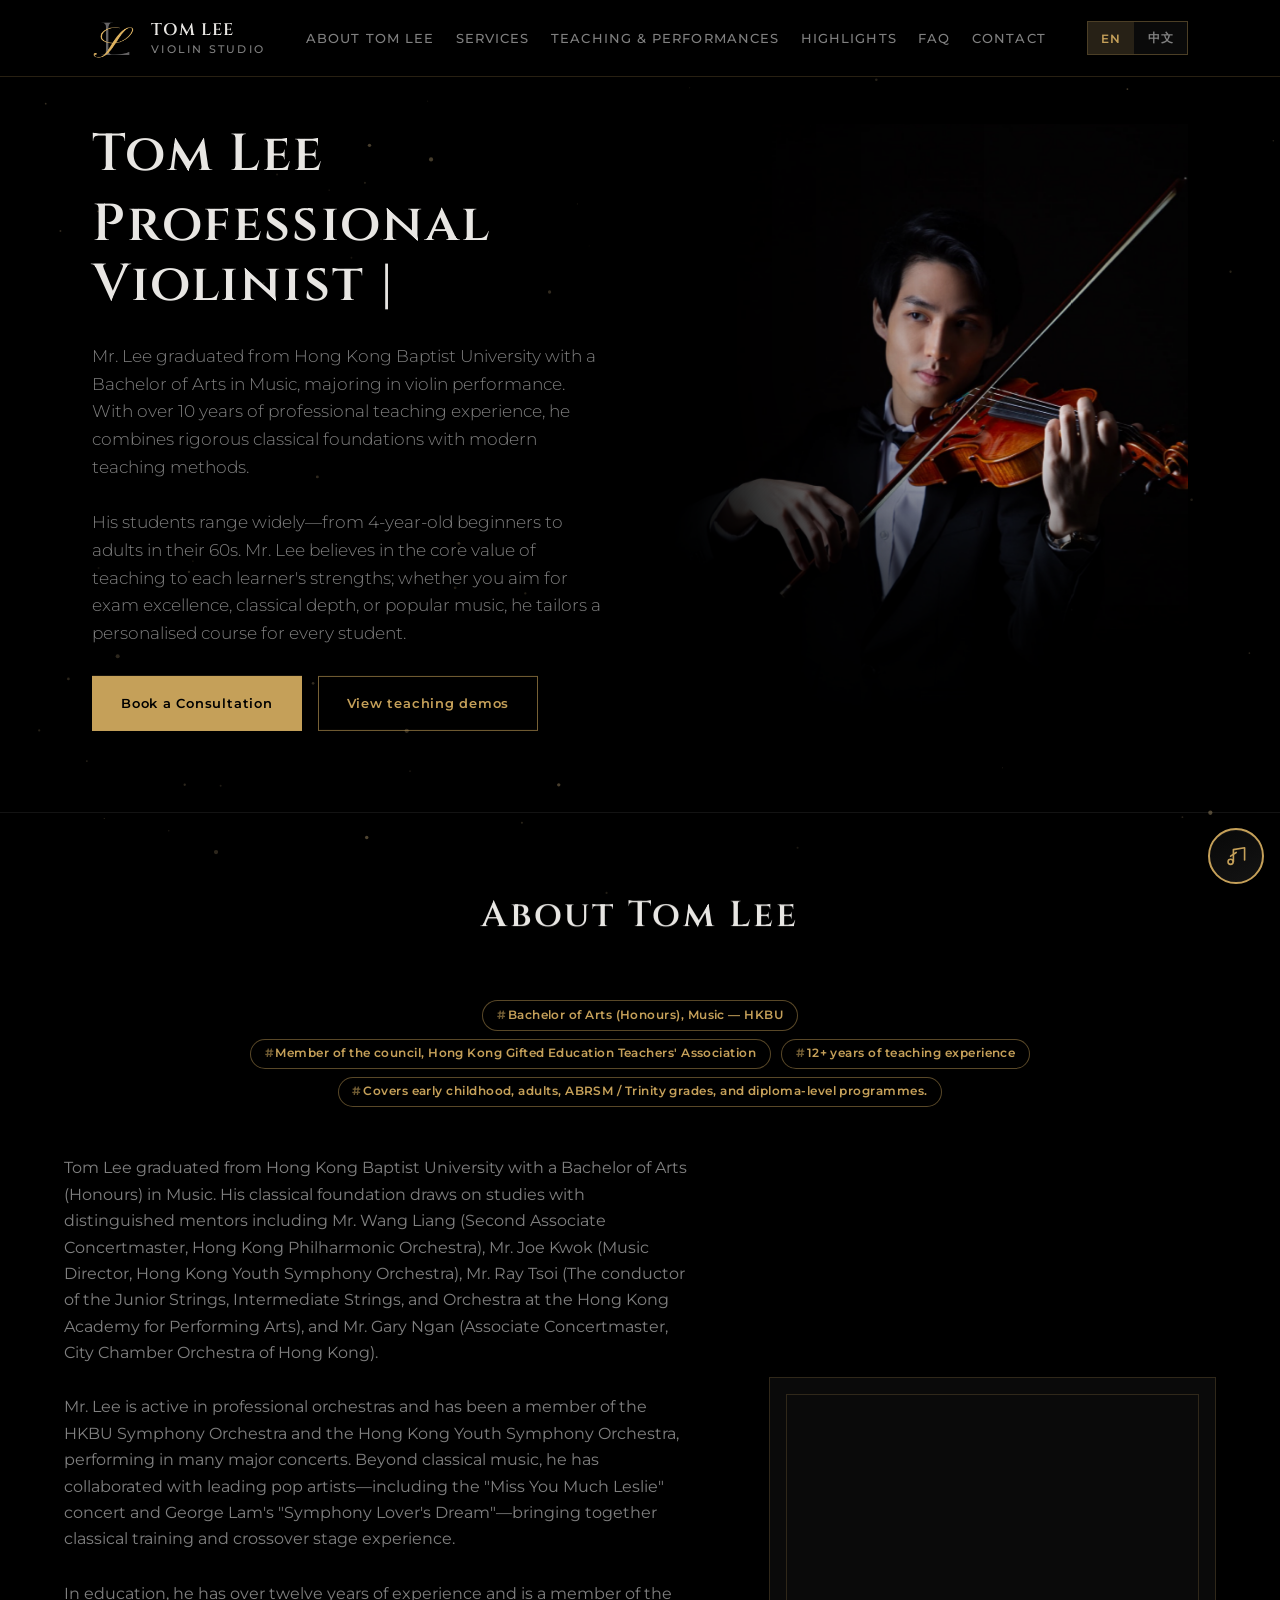
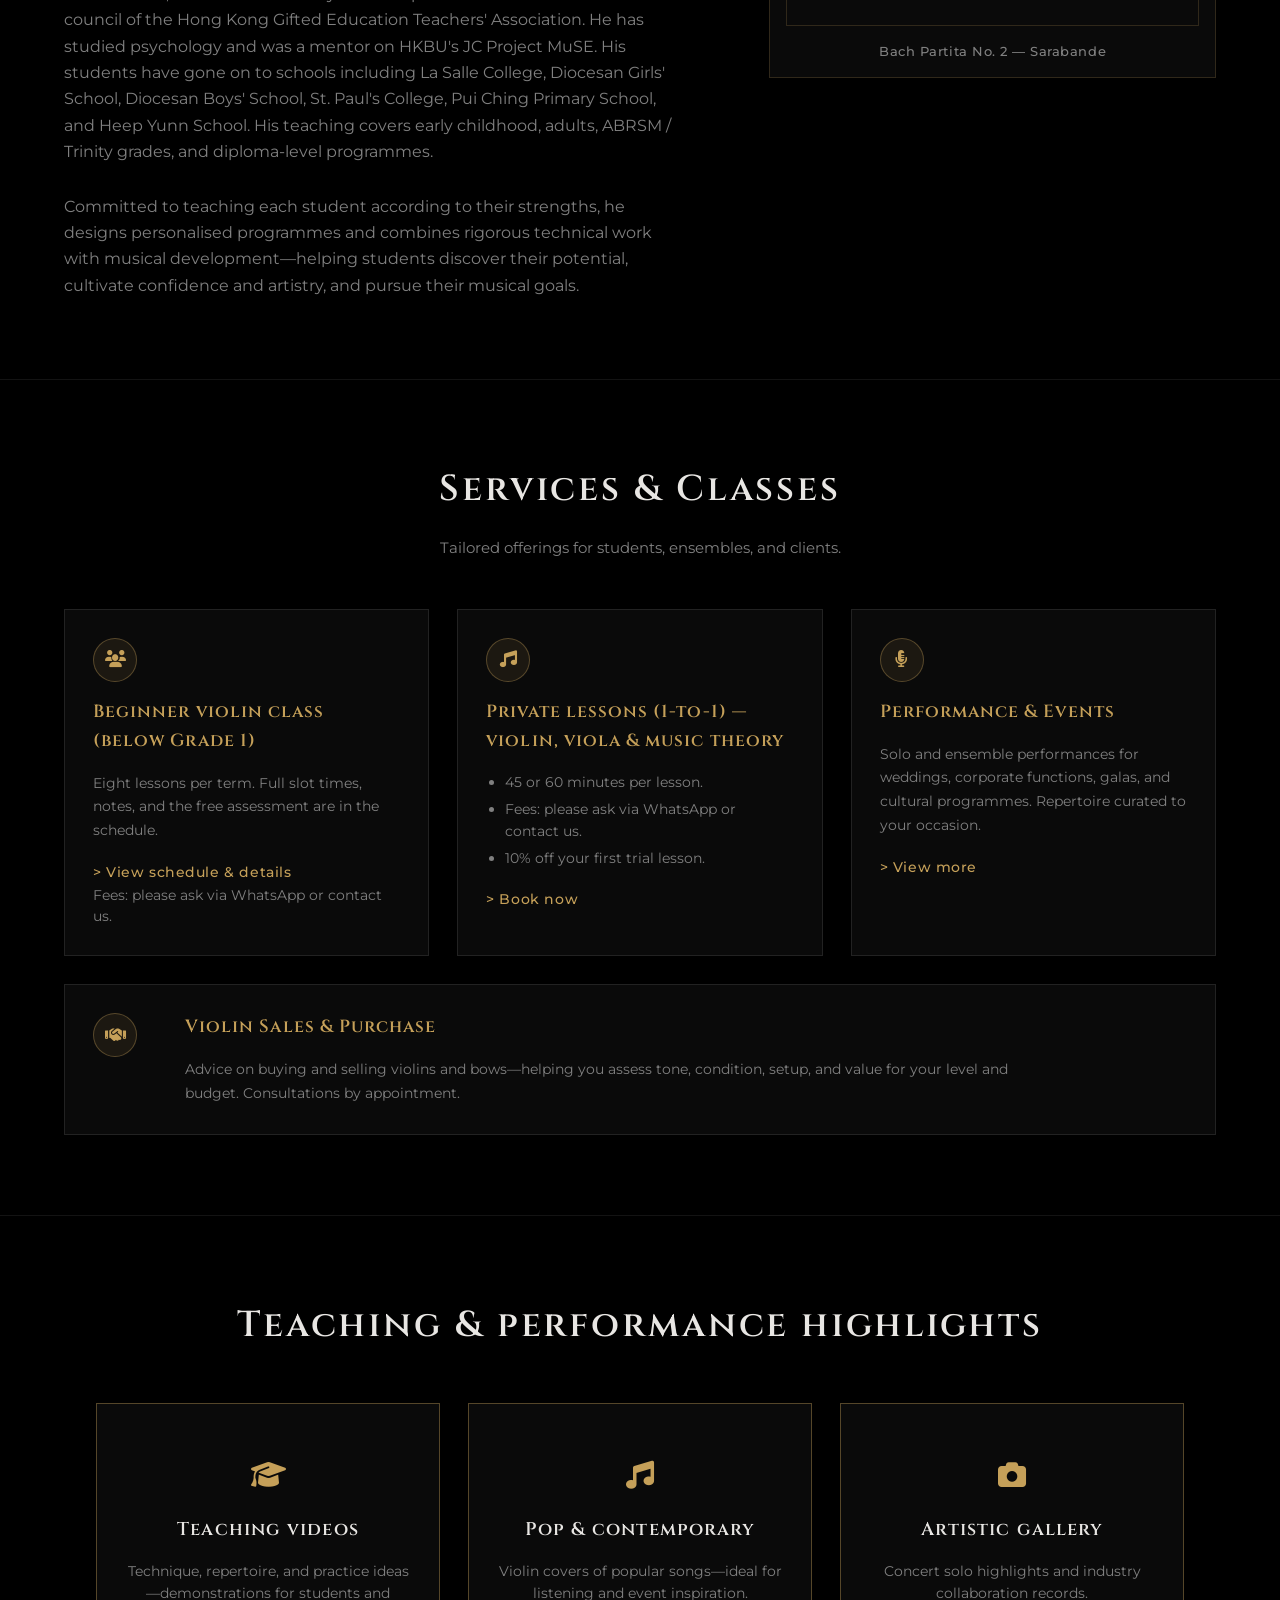
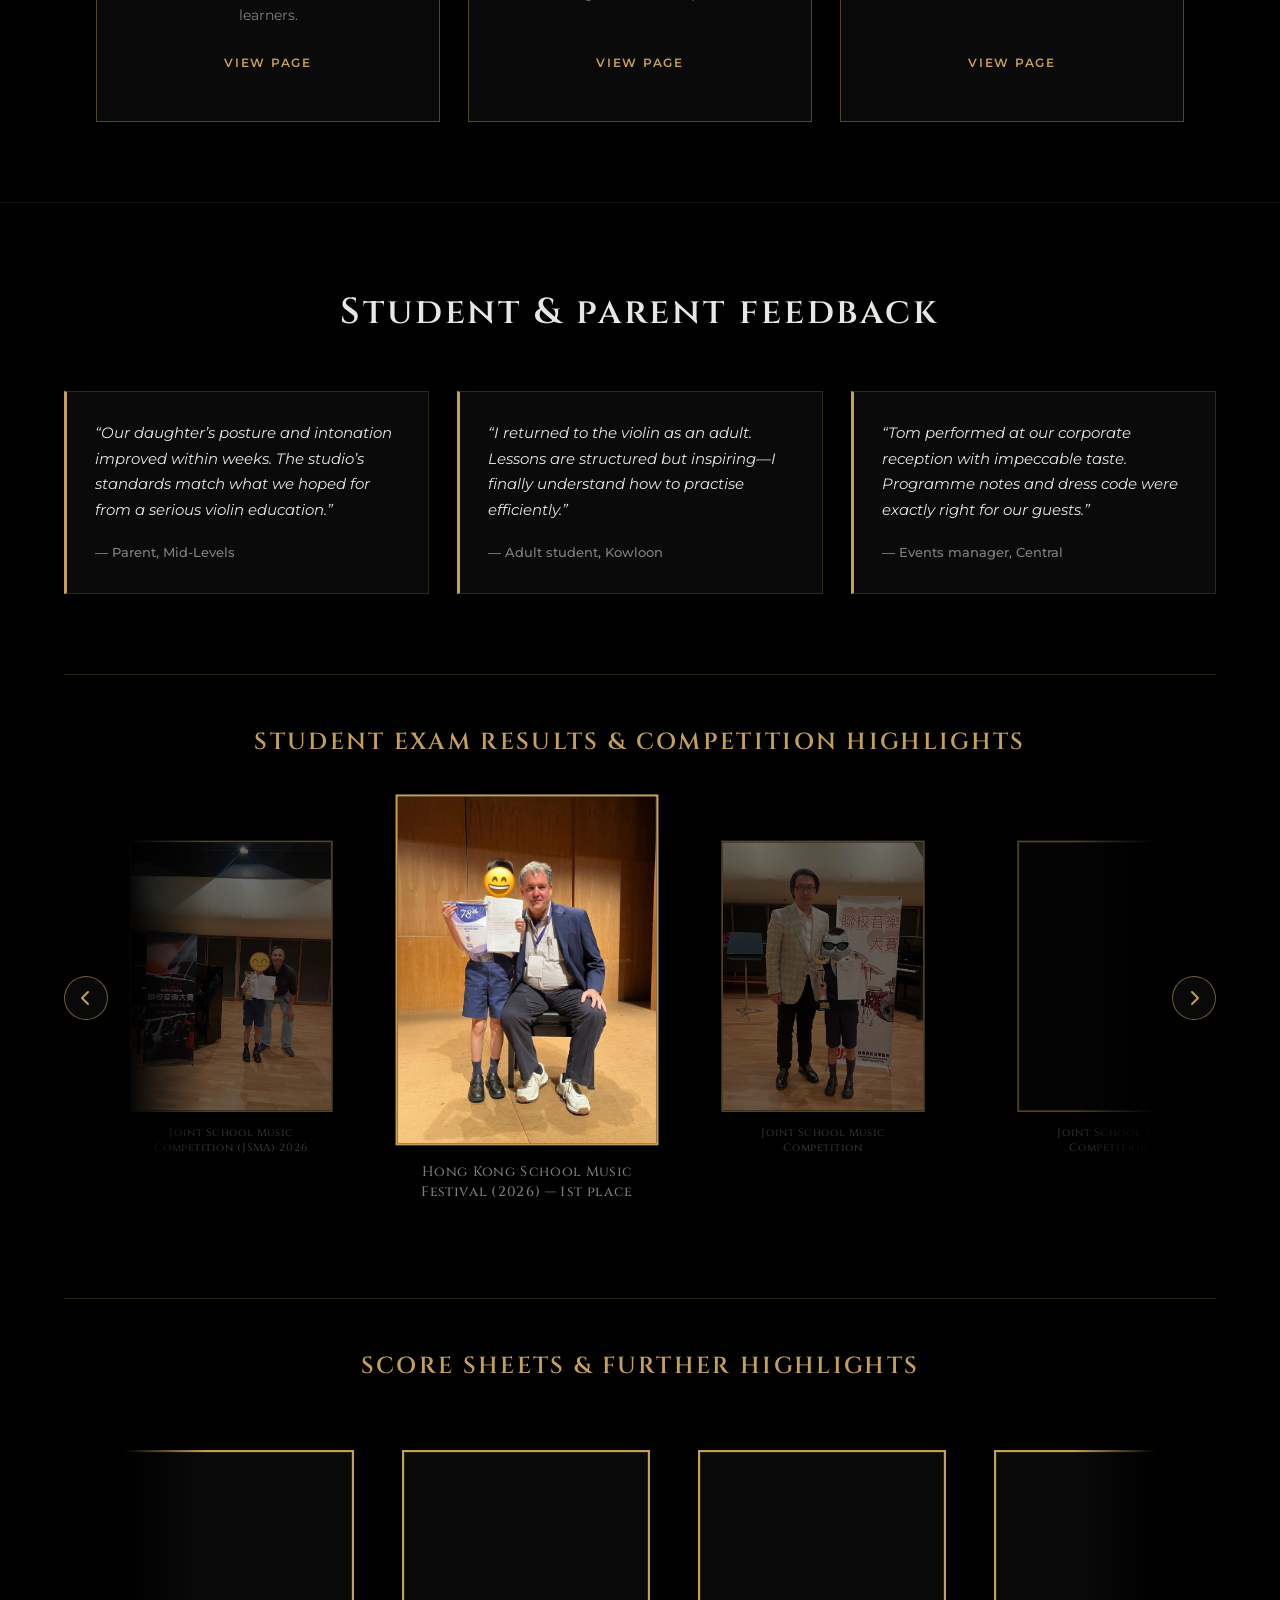
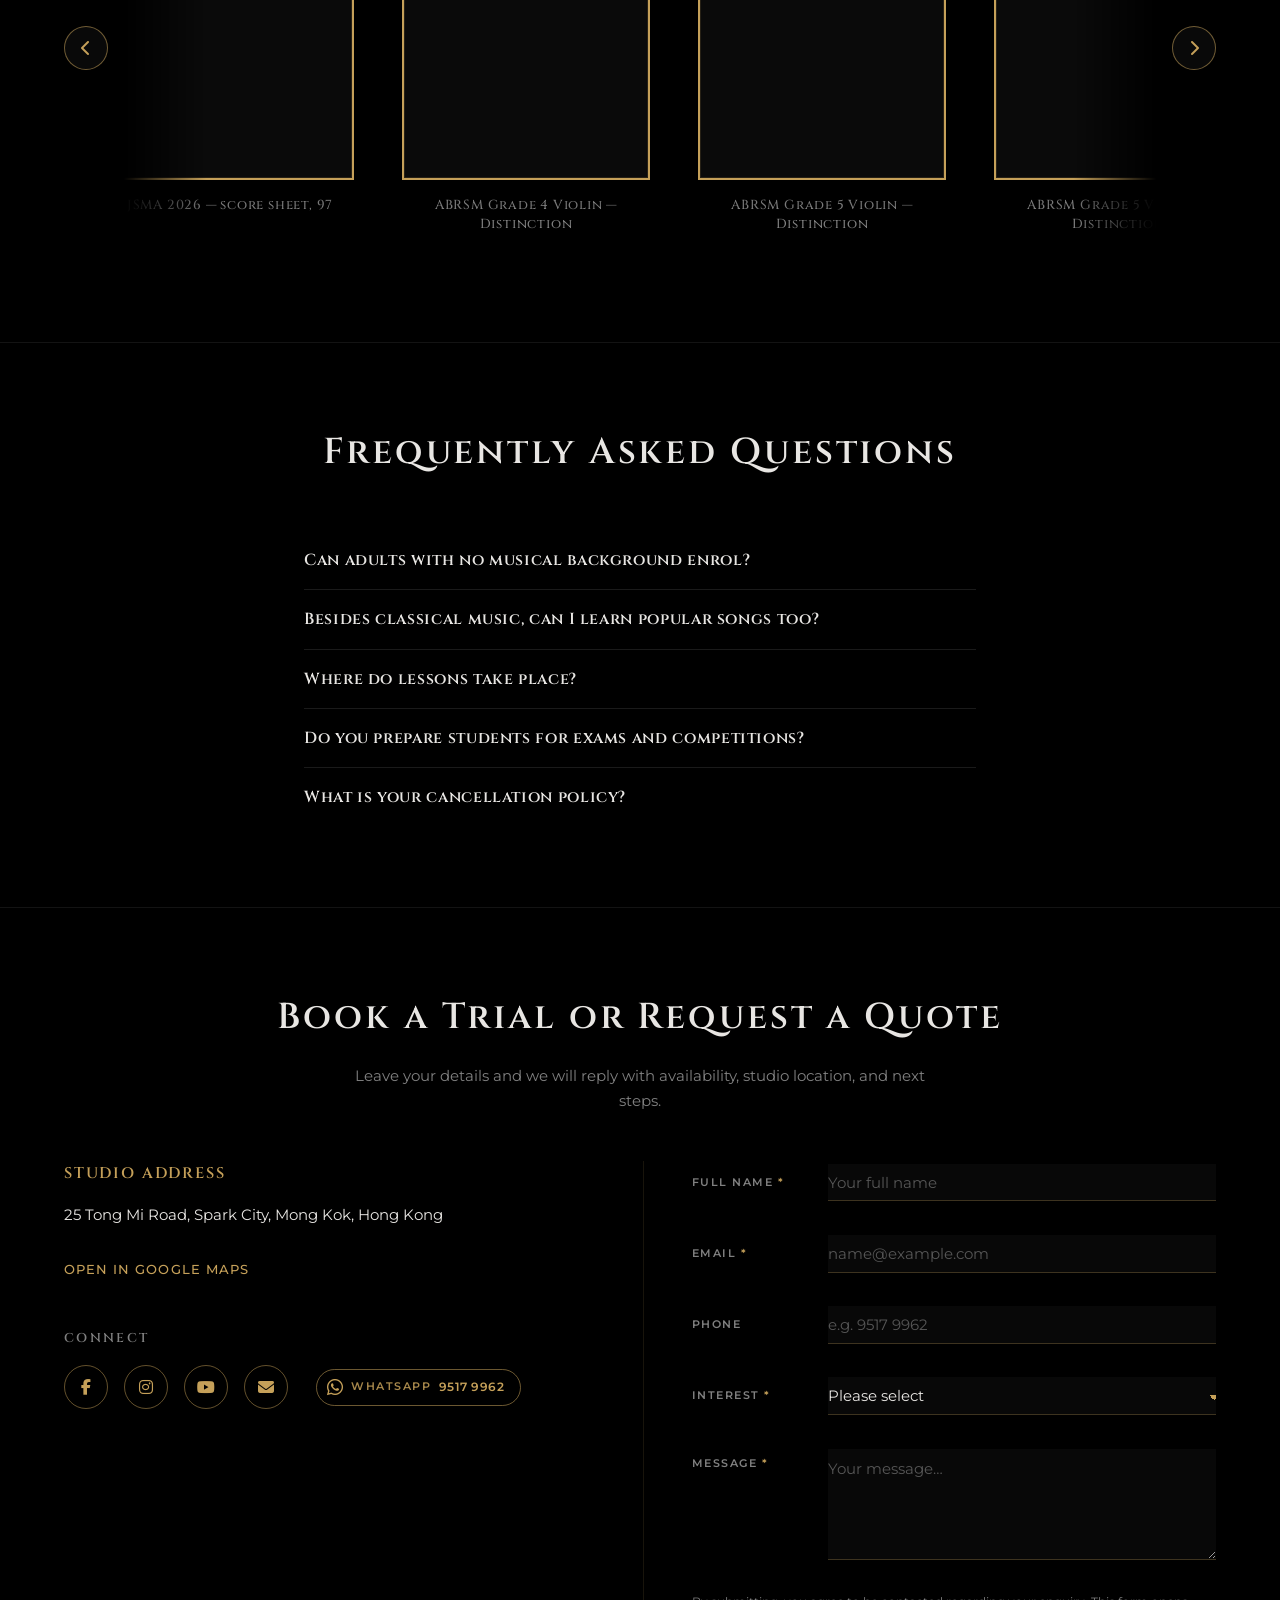
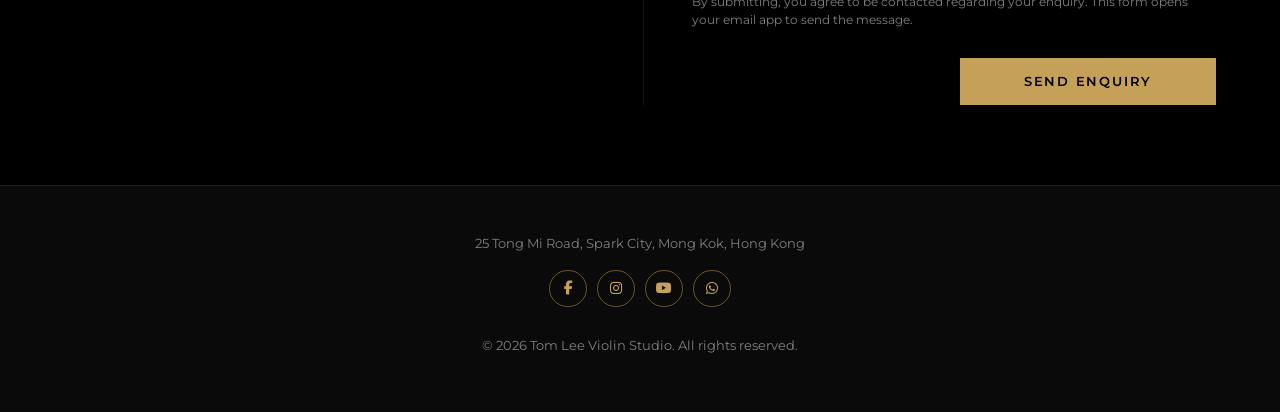
==== commit 205339c4: "Optimize images for faster mobile loading" ====
--- a/index.html
+++ b/index.html
@@ -530,7 +530,7 @@
                 >
                   <img
                     class="cert-card__img"
-                    src="assets/JSMA2026.png"
+                    src="assets/JSMA2026.jpg"
                     alt="Joint School Music Competition (JSMA) 2026"
                     width="700"
                     height="990"
@@ -661,7 +661,7 @@
                 >
                   <img
                     class="cert-card__img"
-                    src="assets/JSMA2026.png"
+                    src="assets/JSMA2026.jpg"
                     alt="Joint School Music Competition (JSMA) 2026"
                     width="700"
                     height="990"
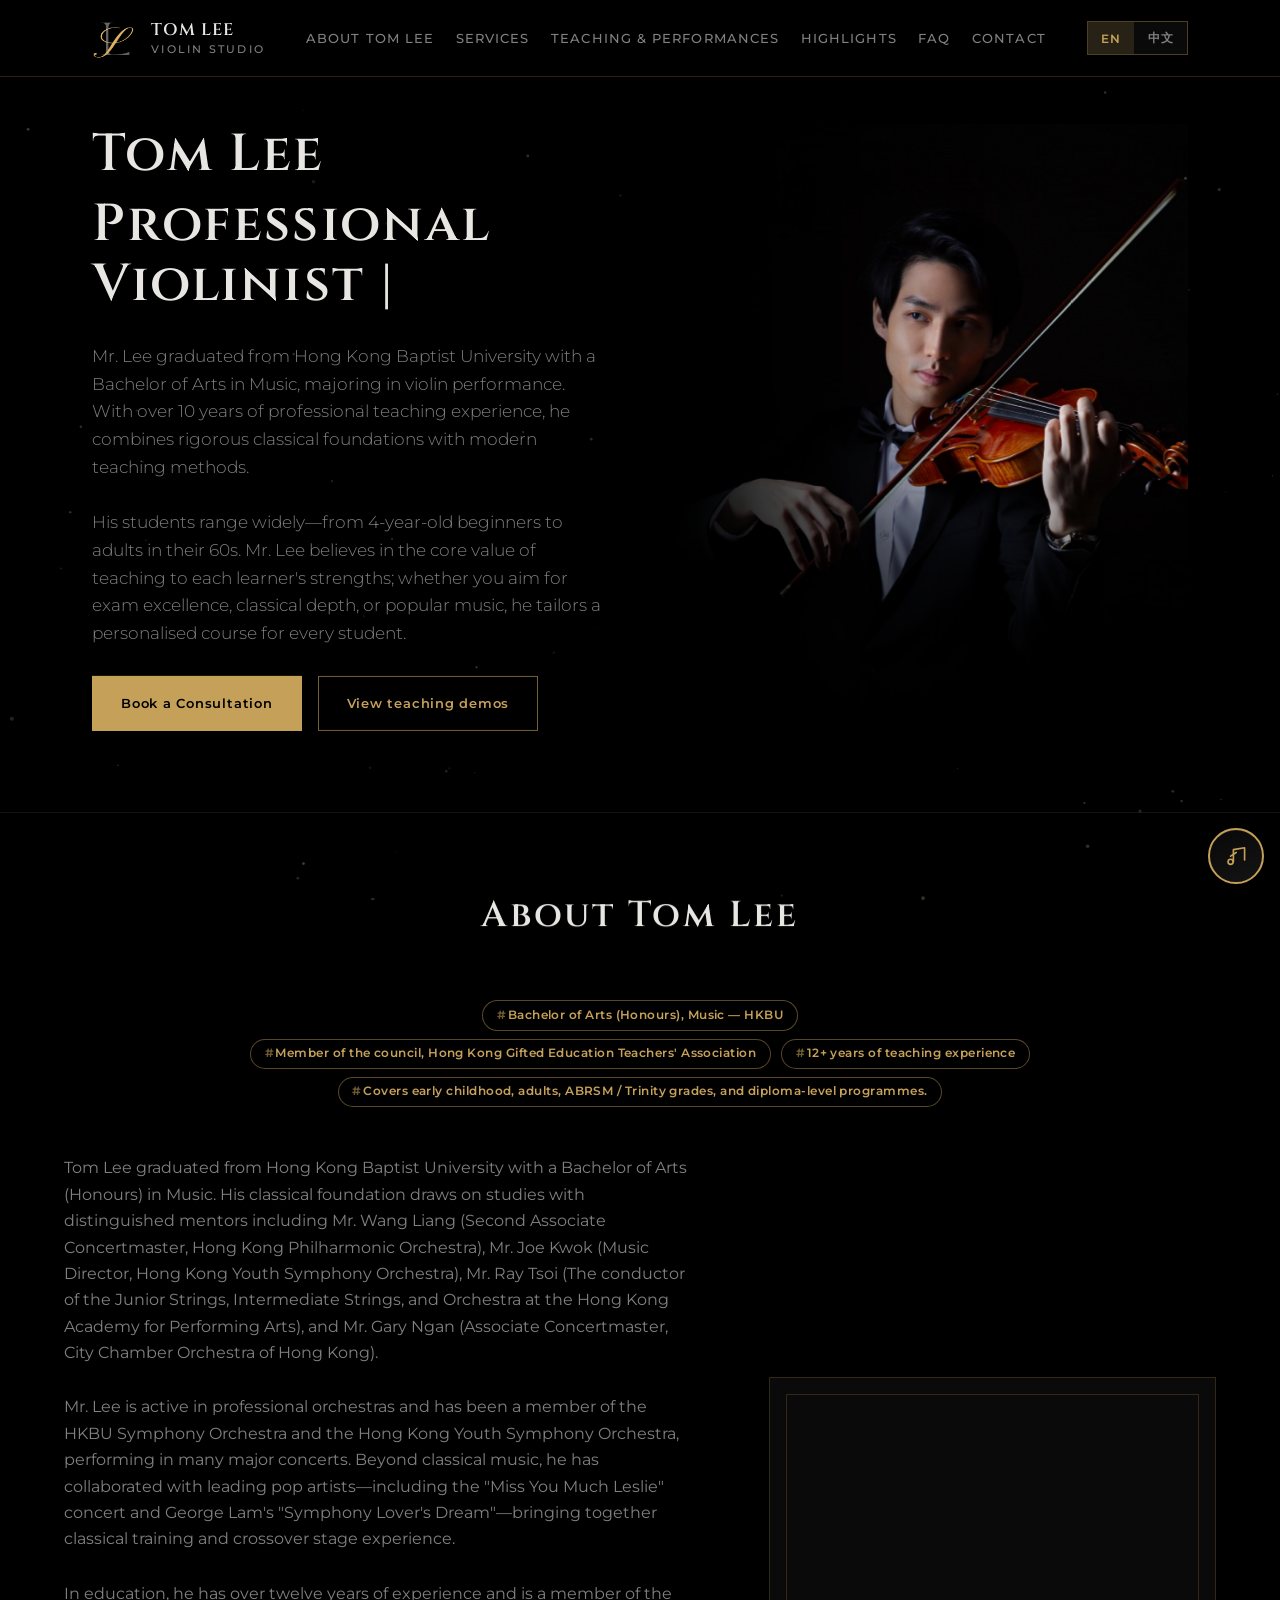
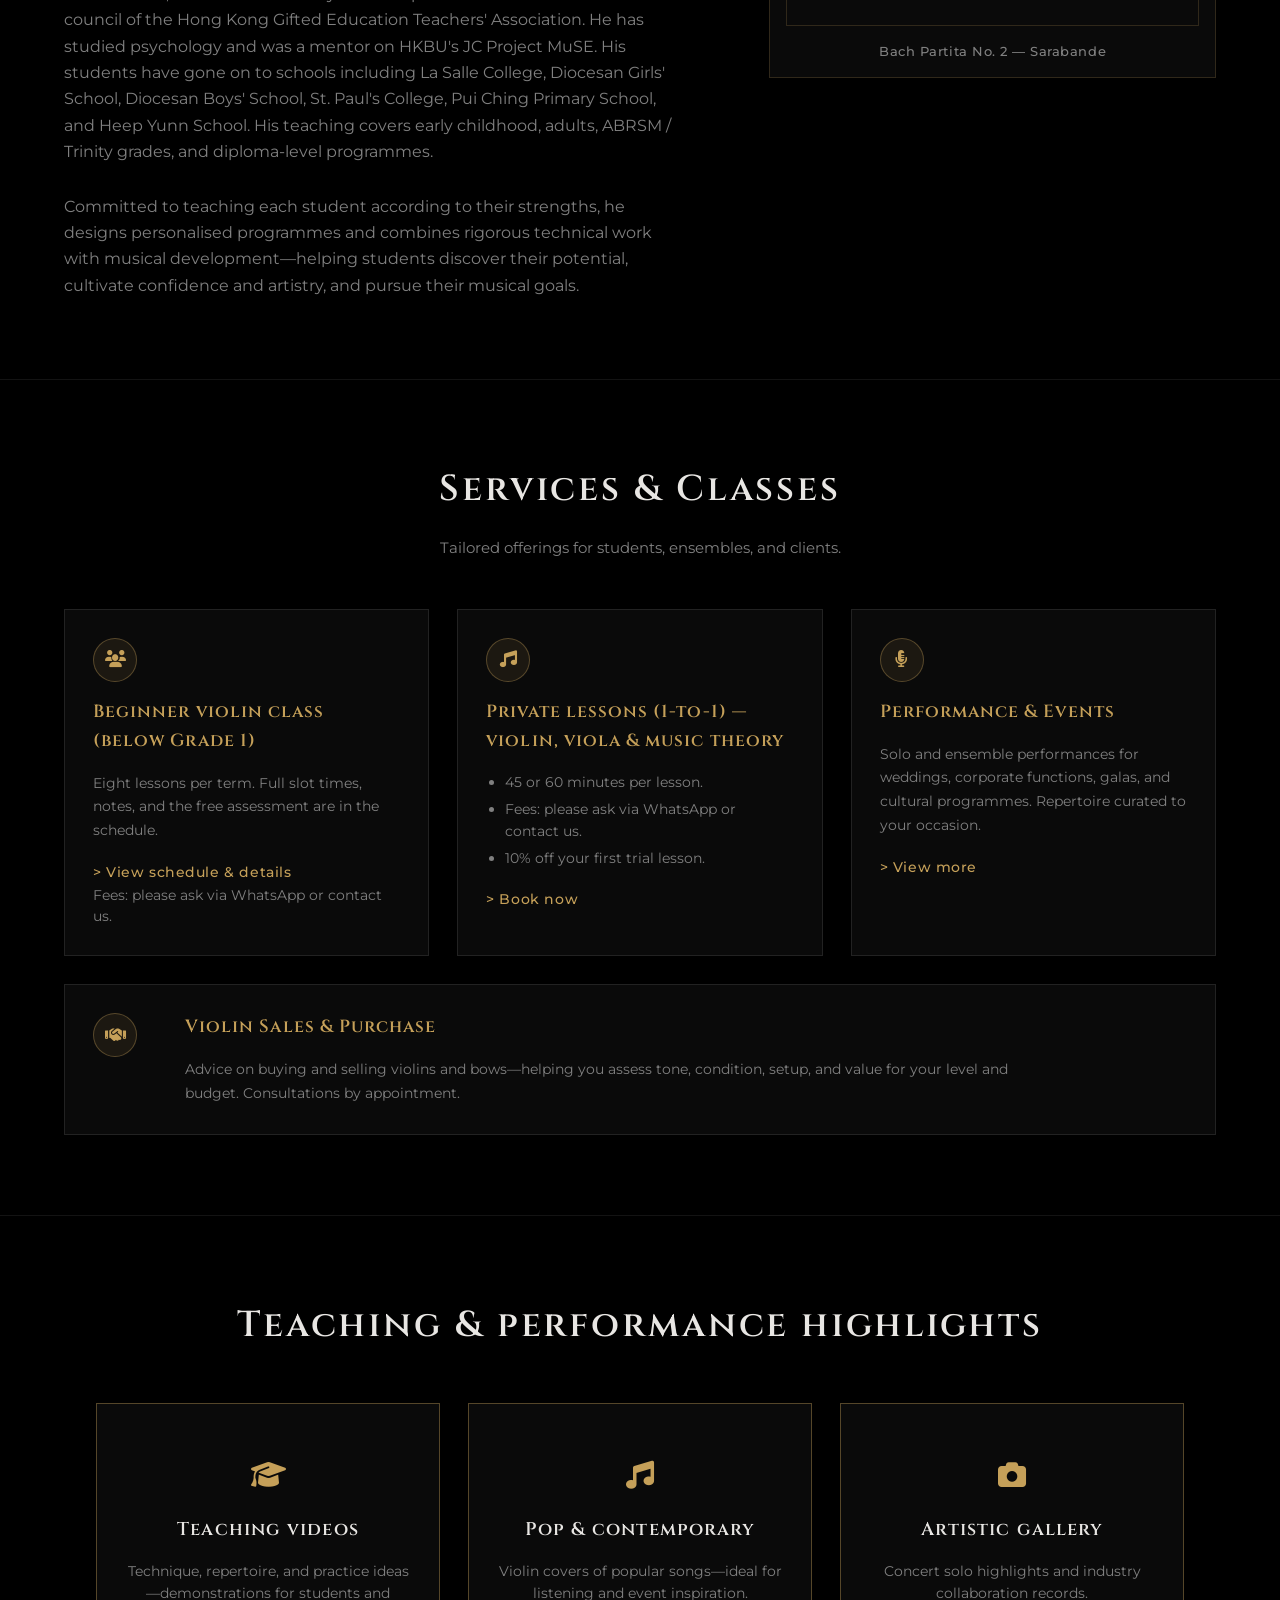
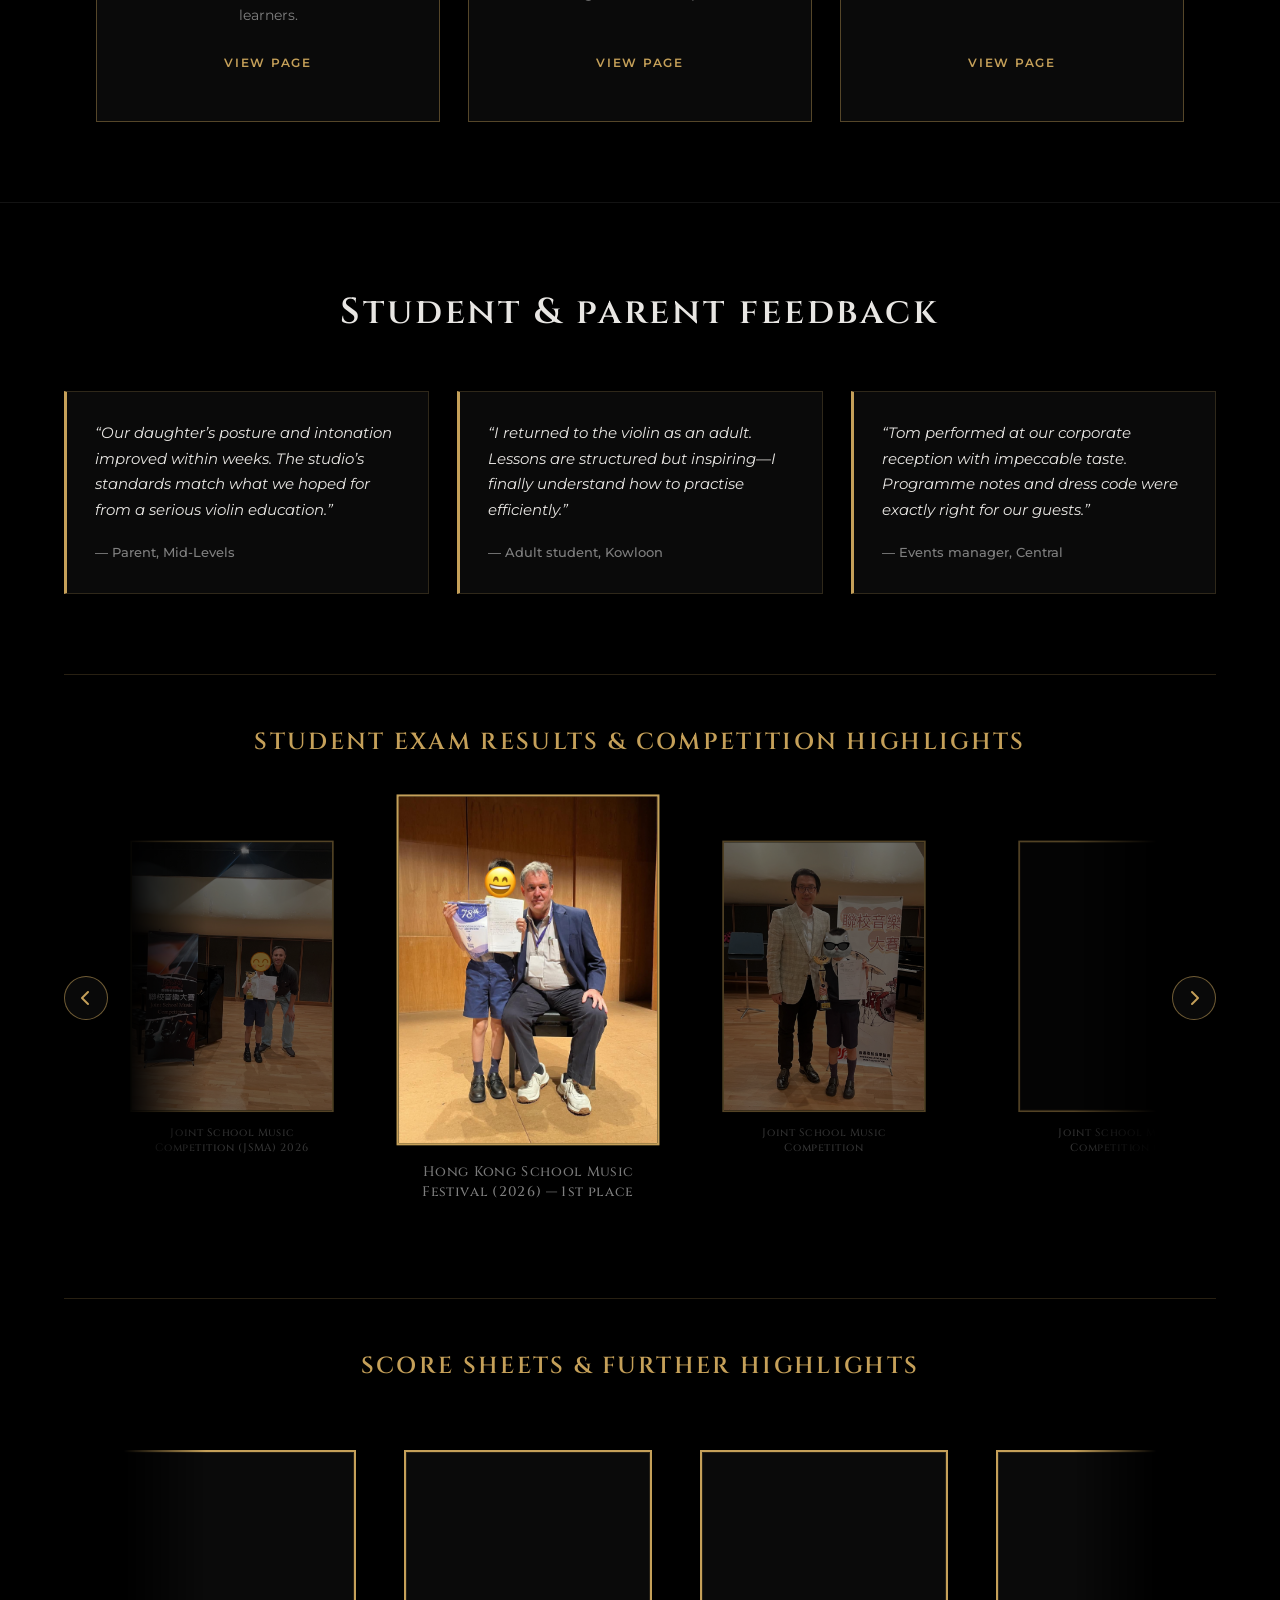
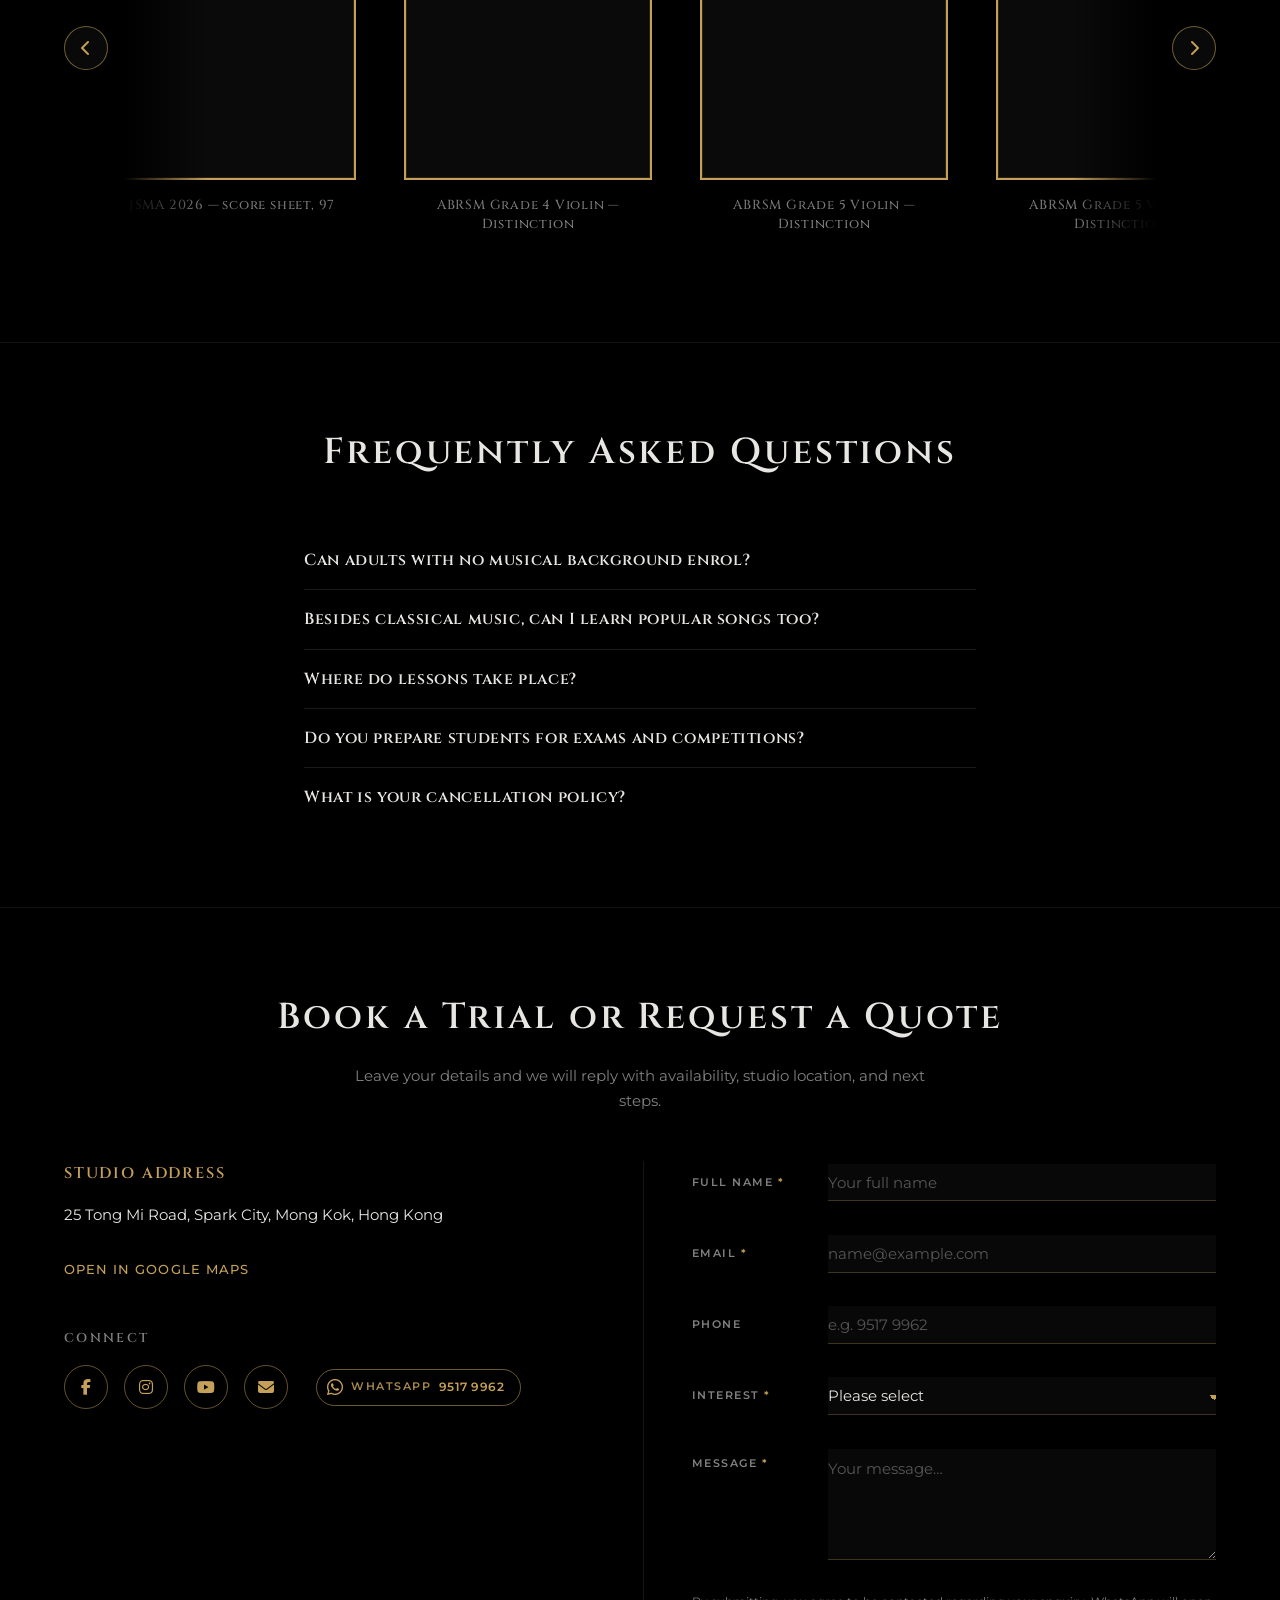
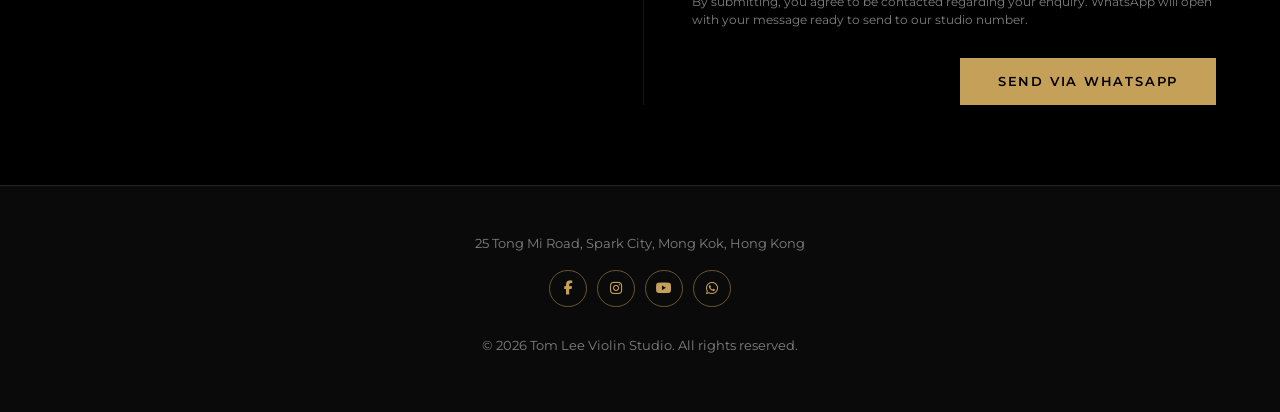
==== commit aa767cf6: "Contact form: send enquiries via WhatsApp; remove Google Sheets integration Made-with: Cursor" ====
--- a/index.html
+++ b/index.html
@@ -1312,18 +1312,49 @@
                     placeholder="Your message…"
                   ></textarea>
                 </div>
-                <p class="form-privacy" data-en="By submitting, you agree to be contacted regarding your enquiry. This form opens your email app to send the message."
-                  data-zh="提交後即表示同意就查詢與您聯絡。此表單會開啟電郵程式送出。"
-                >
-                  By submitting, you agree to be contacted regarding your enquiry. This form opens your email app to send the message.
+                <p class="form-privacy" data-en="By submitting, you agree to be contacted regarding your enquiry. WhatsApp will open with your message ready to send to our studio number."
+                  data-zh="提交即表示同意就查詢與您聯絡。接下來會開啟 WhatsApp，並已預填查詢內容，請於對話中送出。"
+                >
+                  By submitting, you agree to be contacted regarding your enquiry. WhatsApp will open with your message ready to send to our studio number.
                 </p>
-                <button type="submit" class="btn btn-primary form-submit" data-en="Send enquiry" data-zh="送出查詢">Send enquiry</button>
+                <button type="submit" class="btn btn-primary form-submit" data-en="Send via WhatsApp" data-zh="用 WhatsApp 送出">Send via WhatsApp</button>
               </form>
             </div>
           </div>
         </div>
       </section>
     </main>
+
+    <div
+      id="contact-success-modal"
+      class="lightbox contact-success-modal"
+      role="dialog"
+      aria-modal="true"
+      aria-labelledby="contact-success-modal-title"
+      hidden
+    >
+      <div class="lightbox__backdrop" tabindex="-1" data-contact-success-close></div>
+      <div class="contact-success-modal__panel lightbox__panel">
+        <h2
+          id="contact-success-modal-title"
+          class="contact-success-modal__title"
+          data-en="Opening WhatsApp"
+          data-zh="正在開啟 WhatsApp"
+        >
+          Opening WhatsApp
+        </h2>
+        <p id="contact-success-modal-detail" class="contact-success-modal__detail"></p>
+        <button
+          type="button"
+          class="btn btn-primary contact-success-modal__ok"
+          data-contact-success-close
+          data-en="OK"
+          data-zh="確定"
+        >
+          OK
+        </button>
+      </div>
+    </div>
 
     <div
       id="cert-lightbox"
--- a/style.css
+++ b/style.css
@@ -1204,6 +1204,39 @@
 
 .contact-form-panel {
   padding-top: 0;
+}
+
+.contact-success-modal.lightbox .lightbox__panel {
+  max-width: min(92vw, 22rem);
+  padding: var(--space-lg);
+  border: 1px solid rgba(197, 160, 89, 0.5);
+  border-radius: 6px;
+  background: linear-gradient(165deg, rgba(18, 16, 14, 0.98) 0%, rgba(8, 8, 8, 0.99) 100%);
+  box-shadow: 0 16px 48px rgba(0, 0, 0, 0.55);
+}
+
+.contact-success-modal__title {
+  margin: 0 0 var(--space-sm);
+  padding: 0;
+  font-family: var(--font-heading);
+  font-size: clamp(1.15rem, 2.8vw, 1.35rem);
+  font-weight: 600;
+  letter-spacing: 0.04em;
+  text-align: center;
+  color: #e4c77a;
+}
+
+.contact-success-modal__detail {
+  margin: 0 0 var(--space-md);
+  font-size: 0.9rem;
+  line-height: 1.55;
+  text-align: center;
+  color: rgba(232, 230, 227, 0.88);
+}
+
+.contact-success-modal__ok {
+  width: 100%;
+  max-width: 12rem;
 }
 
 @media (min-width: 900px) {
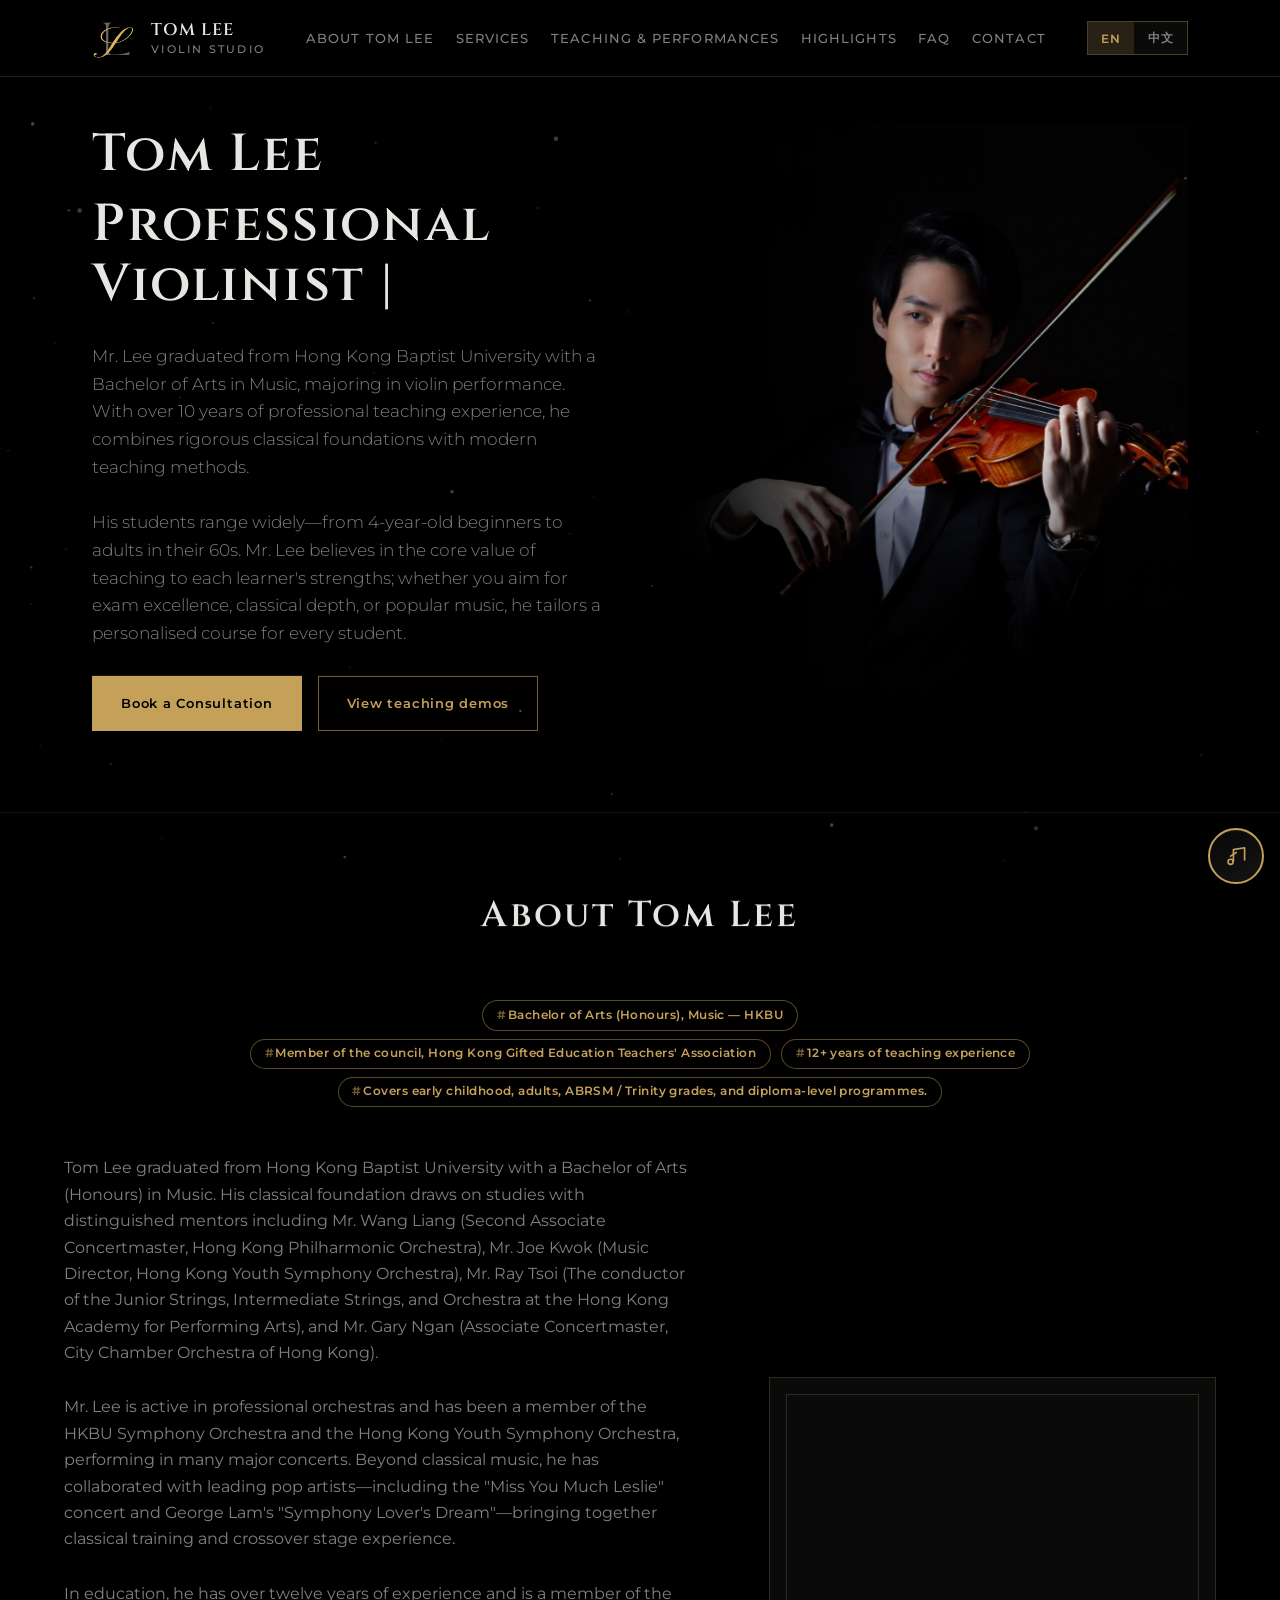
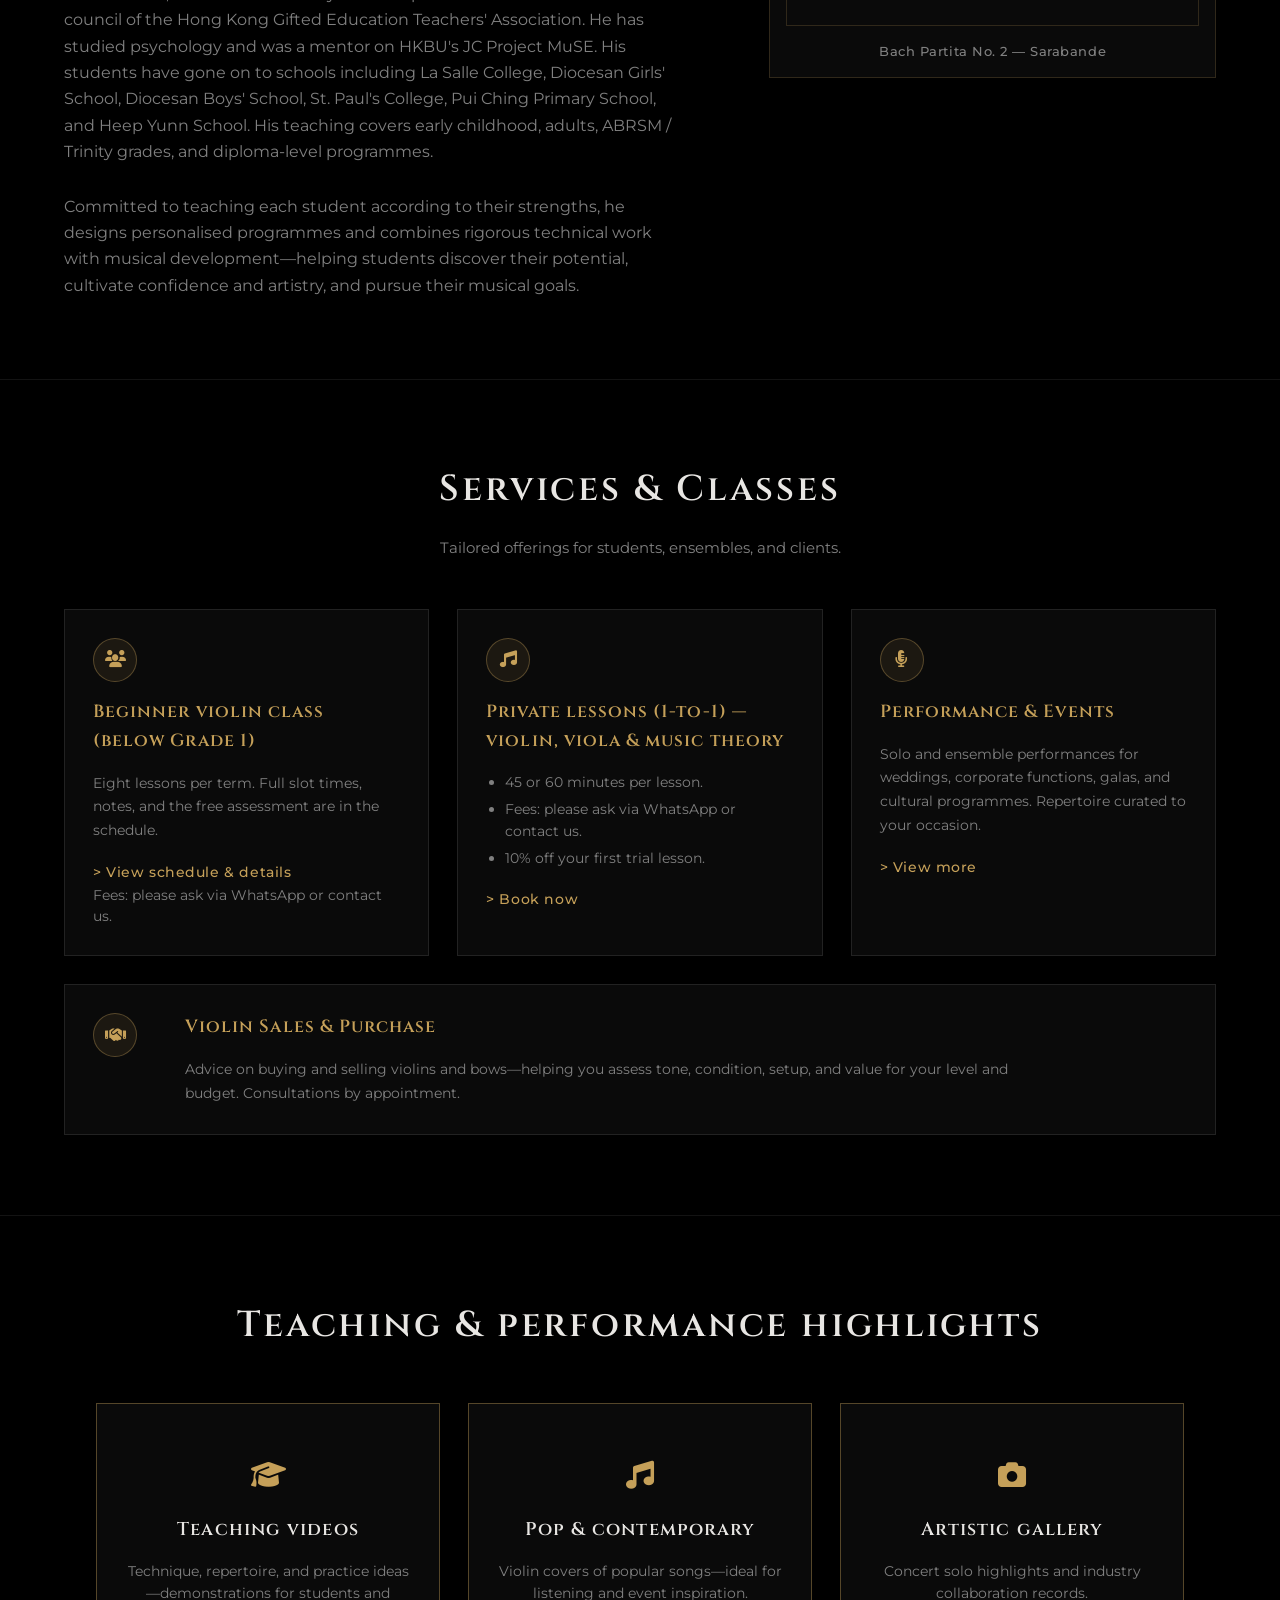
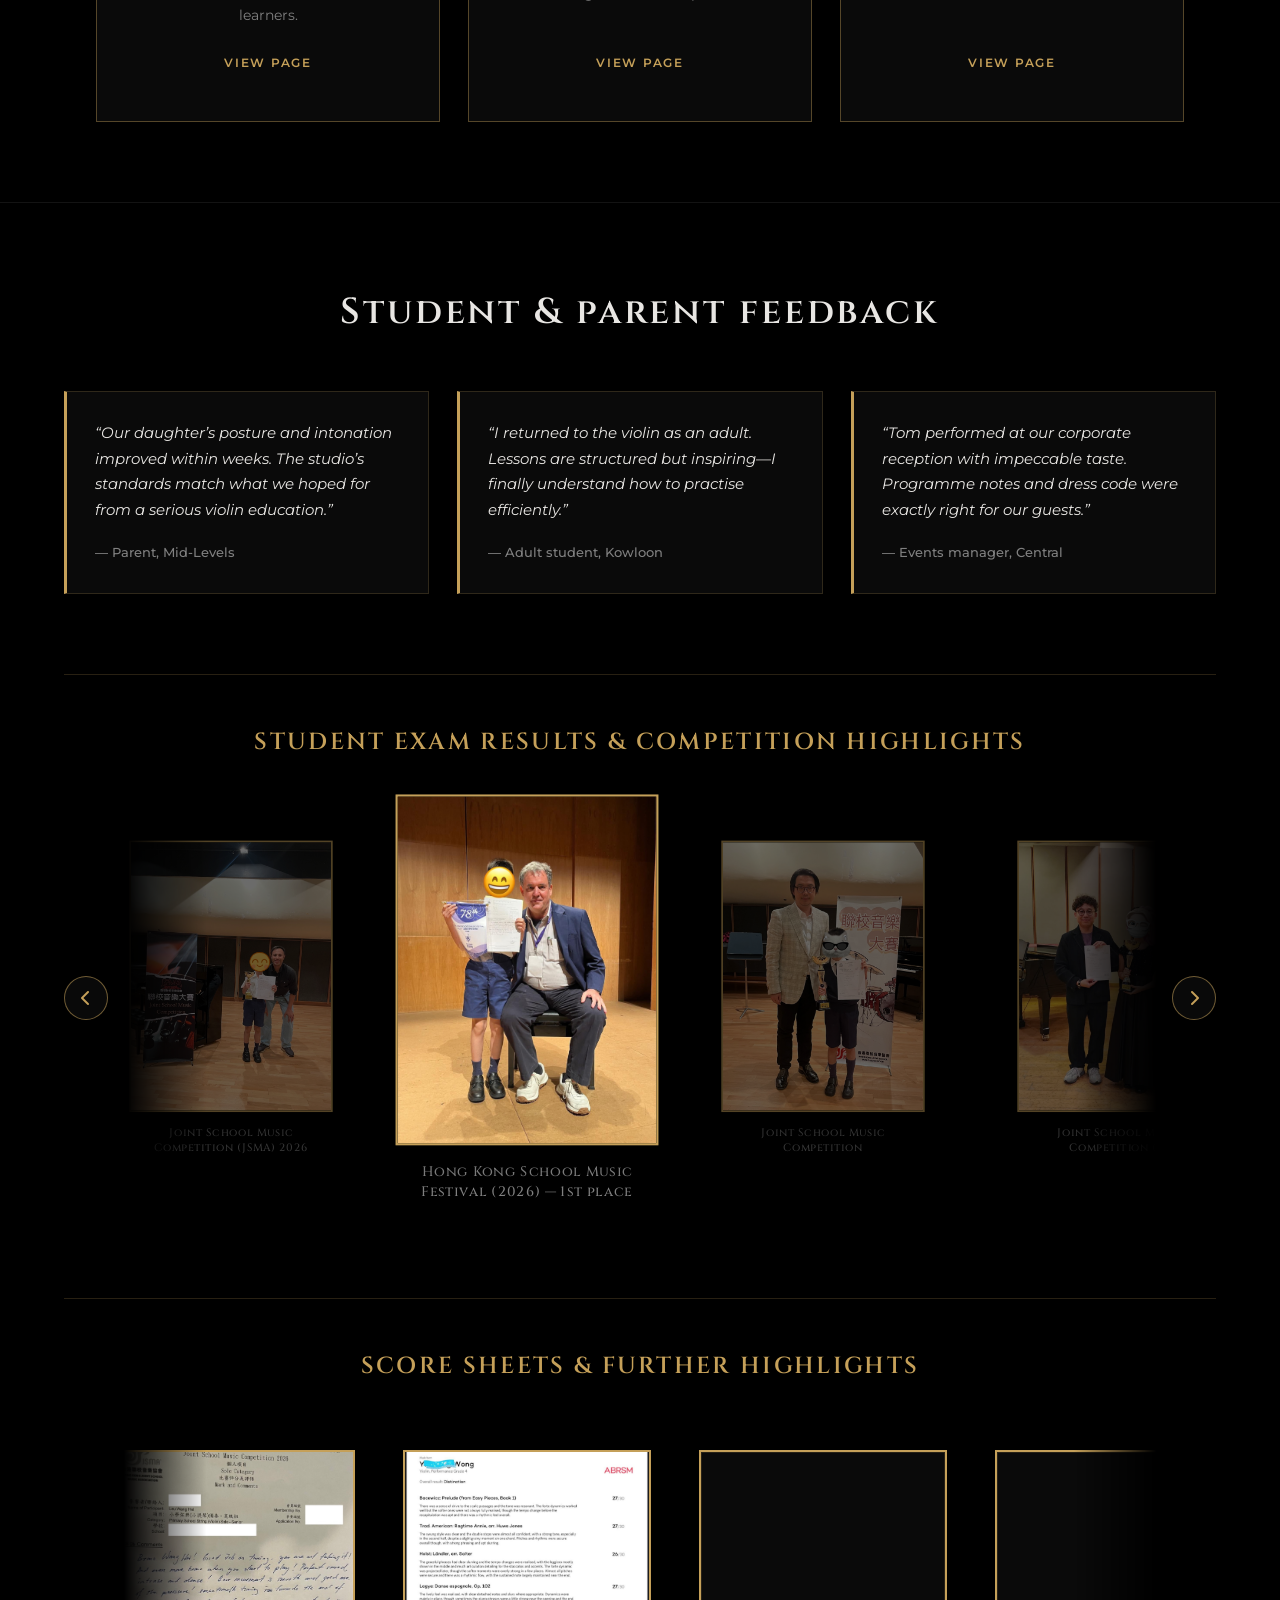
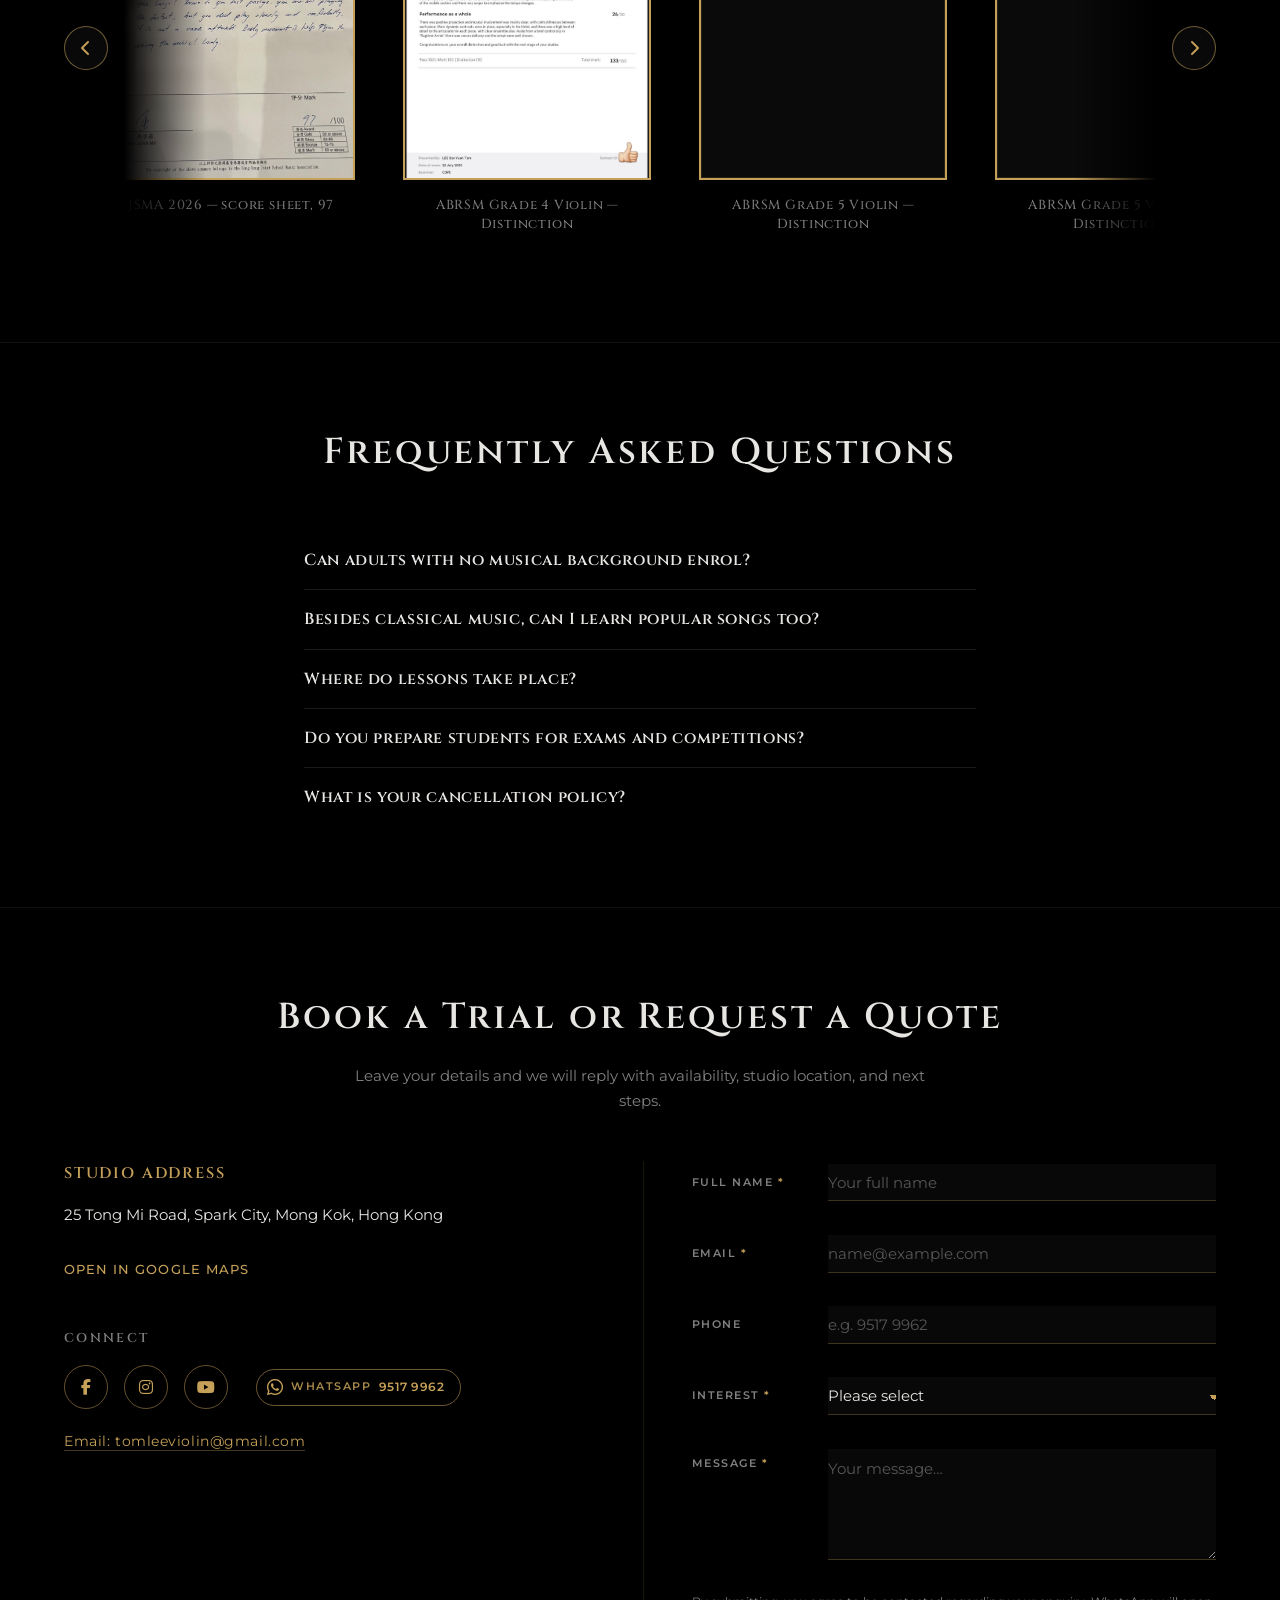
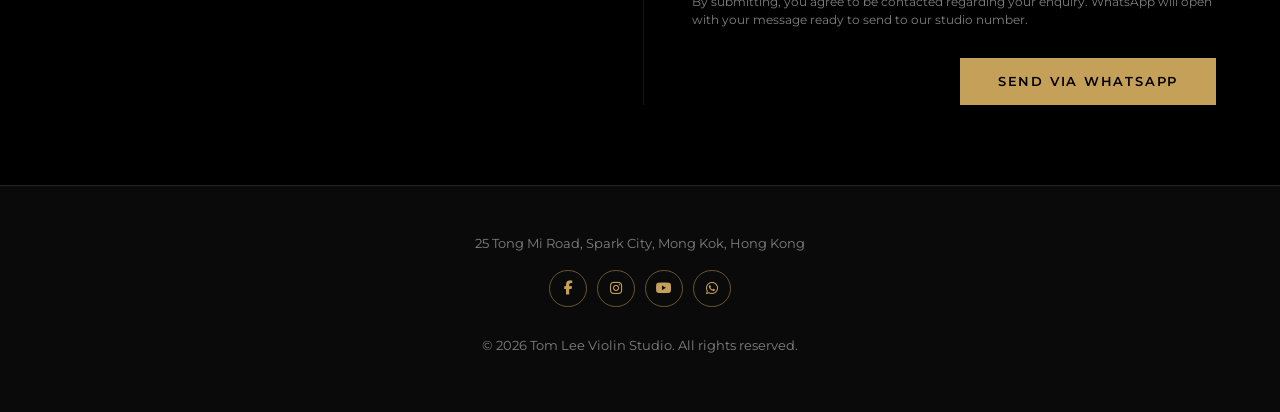
==== commit c49461a8: "text change" ====
--- a/index.html
+++ b/index.html
@@ -1217,14 +1217,6 @@
                       ><span class="social-icon-ring"><i class="fa-brands fa-youtube" aria-hidden="true"></i></span
                     ></a>
                   </li>
-                  <li>
-                    <a
-                      class="social-icon-link"
-                      href="mailto:tomleeviolin@gmail.com"
-                      aria-label="Email tomleeviolin@gmail.com"
-                      ><span class="social-icon-ring"><i class="fa-solid fa-envelope" aria-hidden="true"></i></span
-                    ></a>
-                  </li>
                 </ul>
                 <a
                   class="contact-wa-pill"
@@ -1235,6 +1227,15 @@
                   <span class="contact-wa-pill__text" data-en="WhatsApp" data-zh="WhatsApp">WhatsApp</span>
                   <span class="contact-wa-pill__num" data-en="9517 9962" data-zh="9517 9962">9517 9962</span></a
                 >
+                <p class="contact-email-line">
+                  <a
+                    class="contact-email-link"
+                    href="mailto:tomleeviolin@gmail.com"
+                    data-en="Email: tomleeviolin@gmail.com"
+                    data-zh="電郵：tomleeviolin@gmail.com"
+                    >Email: tomleeviolin@gmail.com</a
+                  >
+                </p>
               </div>
             </aside>
             <div class="contact-form-panel">
--- a/style.css
+++ b/style.css
@@ -1118,6 +1118,27 @@
   flex-wrap: wrap;
   align-items: center;
   gap: var(--space-sm) var(--space-md);
+}
+
+.contact-email-line {
+  margin: 0.35rem 0 0;
+  width: 100%;
+  flex-basis: 100%;
+  font-size: 0.88rem;
+  letter-spacing: 0.04em;
+  line-height: 1.5;
+}
+
+.contact-email-link {
+  color: var(--color-accent);
+  text-decoration: none;
+  border-bottom: 1px solid rgba(197, 160, 89, 0.35);
+  transition: color var(--transition), border-color var(--transition);
+}
+
+.contact-email-link:hover {
+  color: #e4c77a;
+  border-bottom-color: rgba(228, 199, 122, 0.65);
 }
 
 .social-icons {
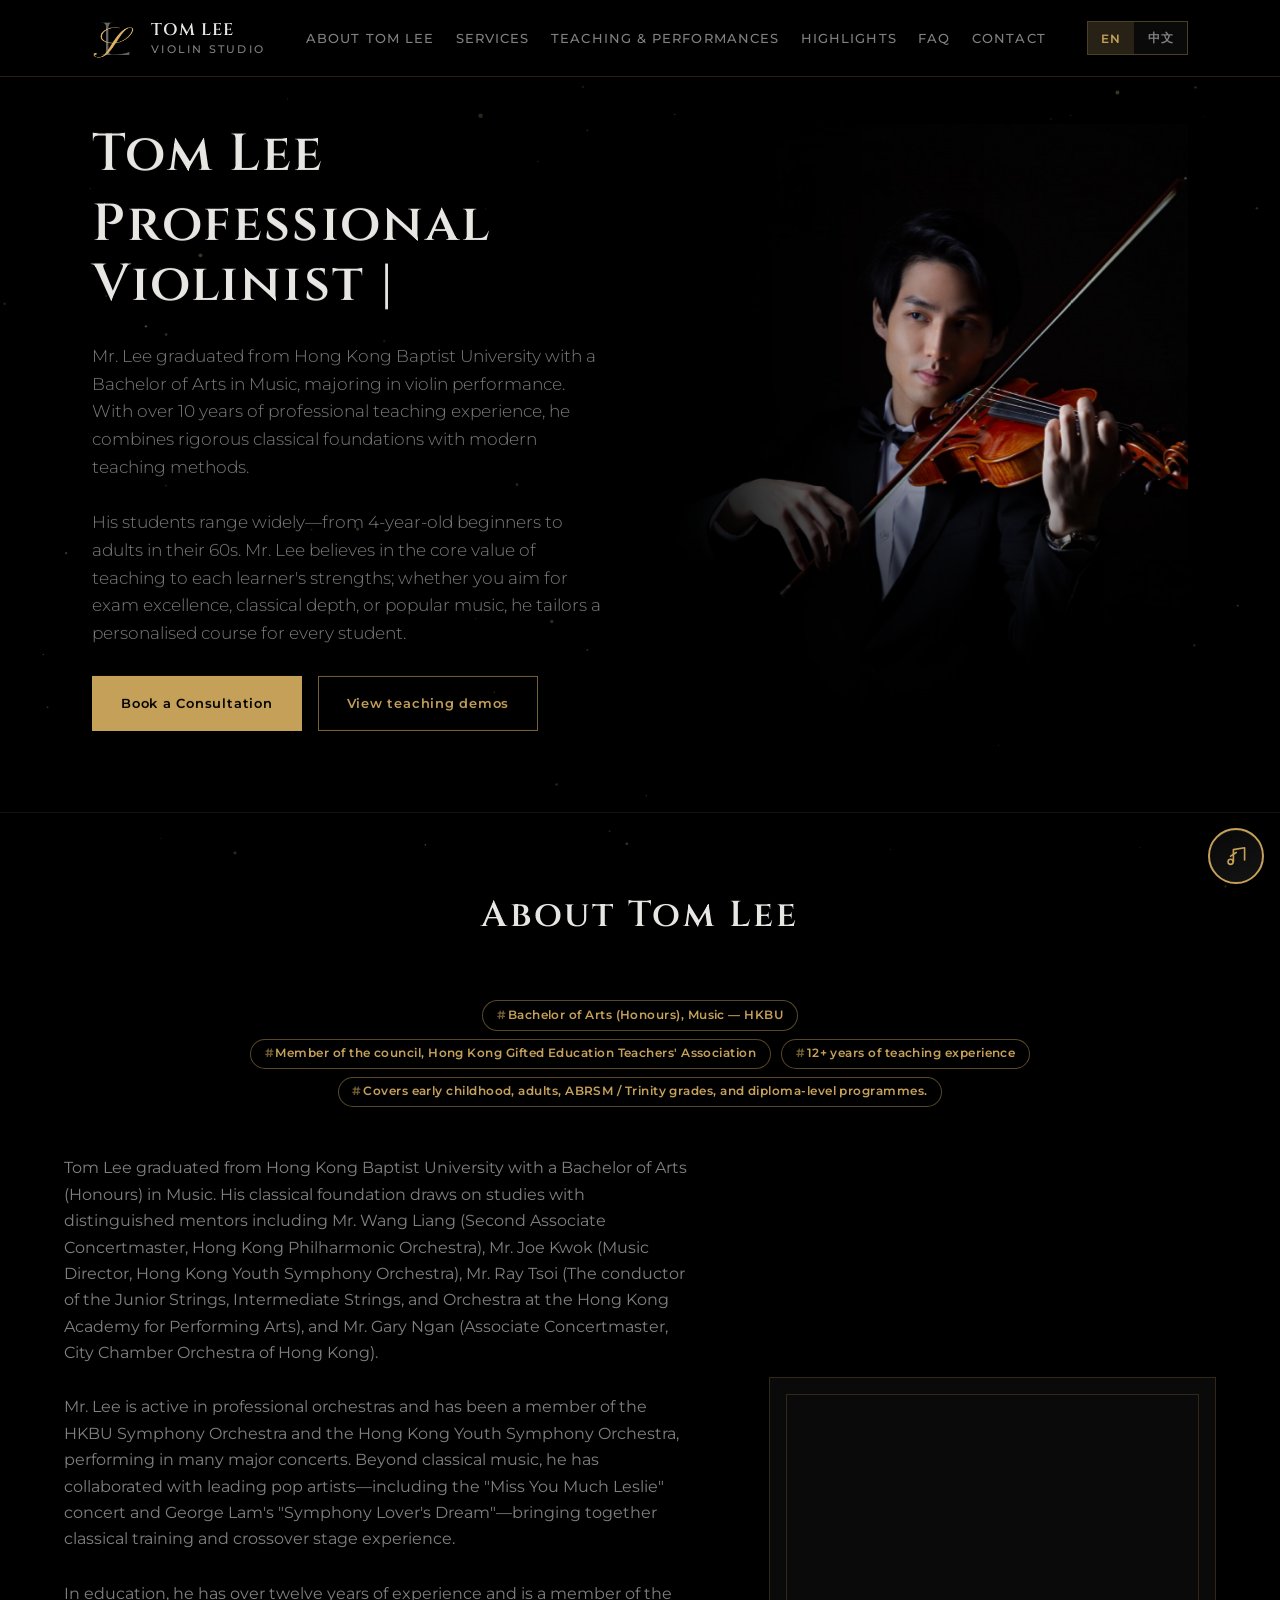
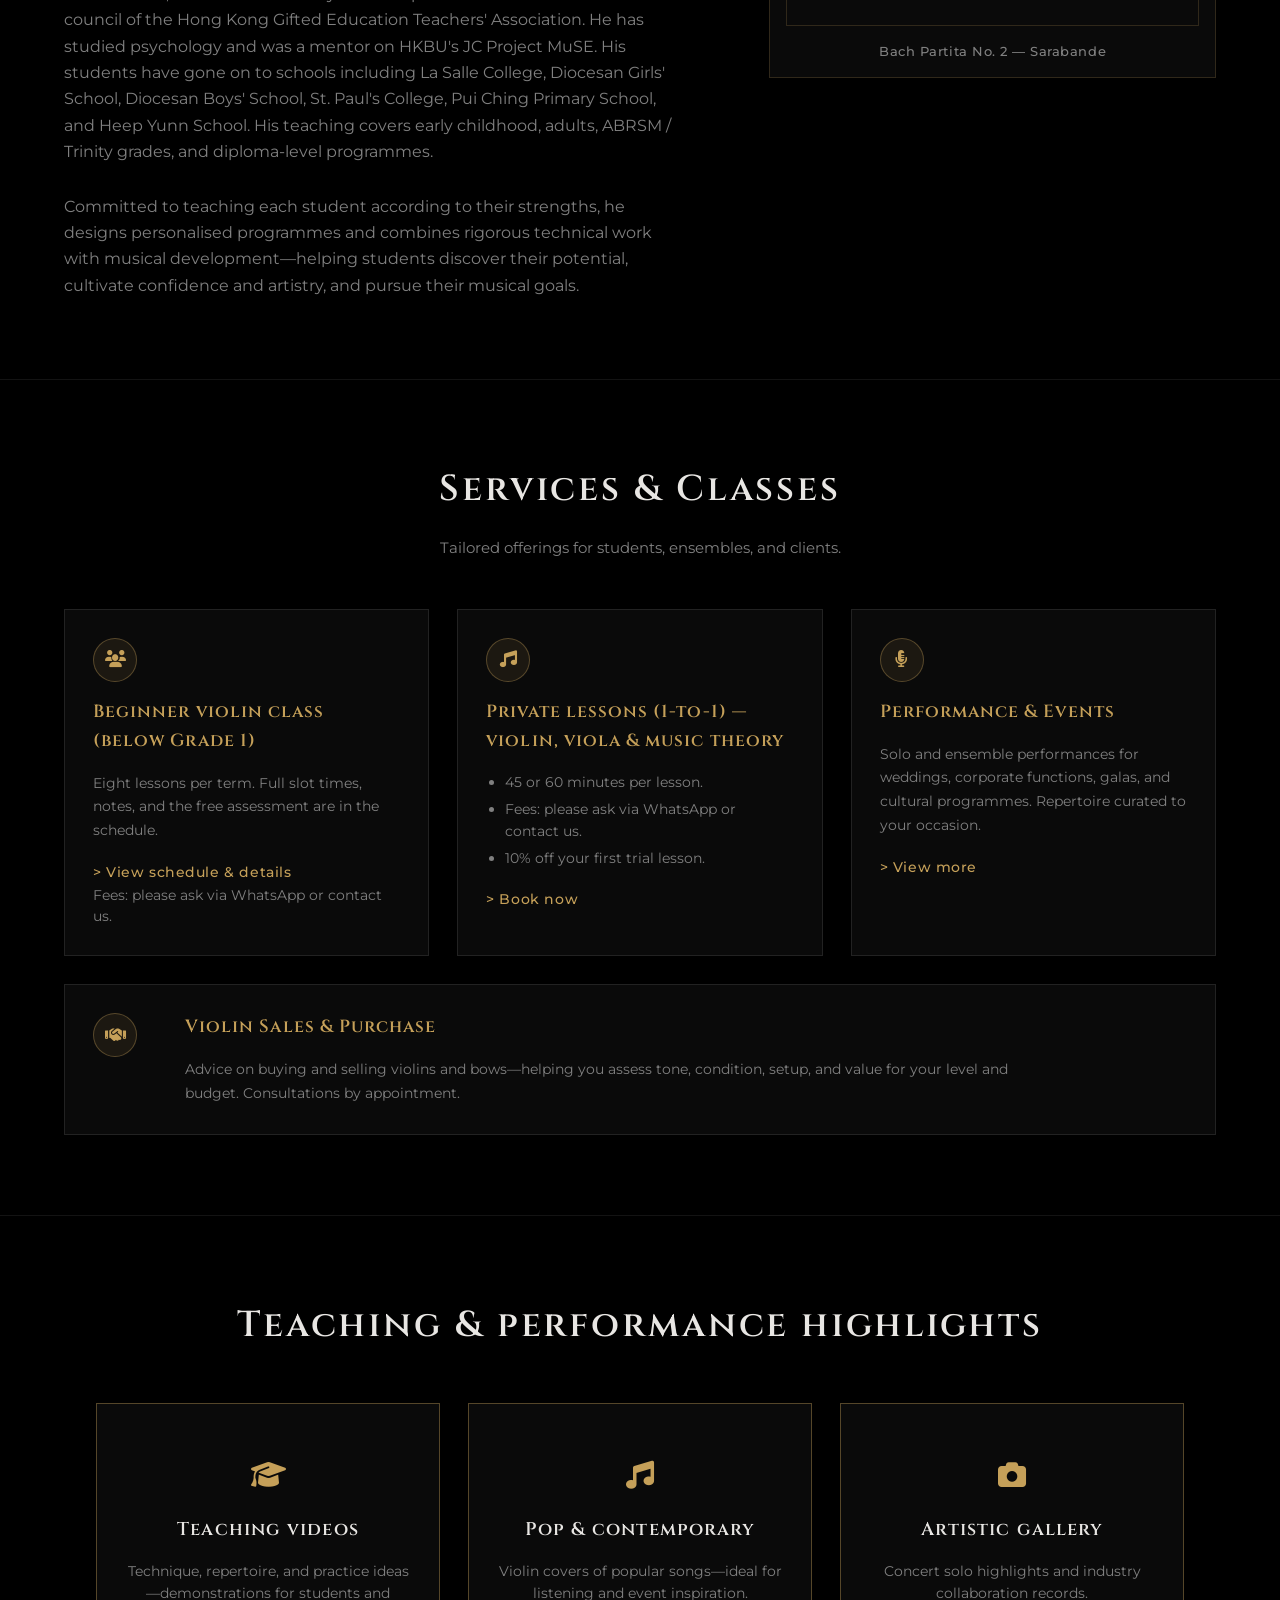
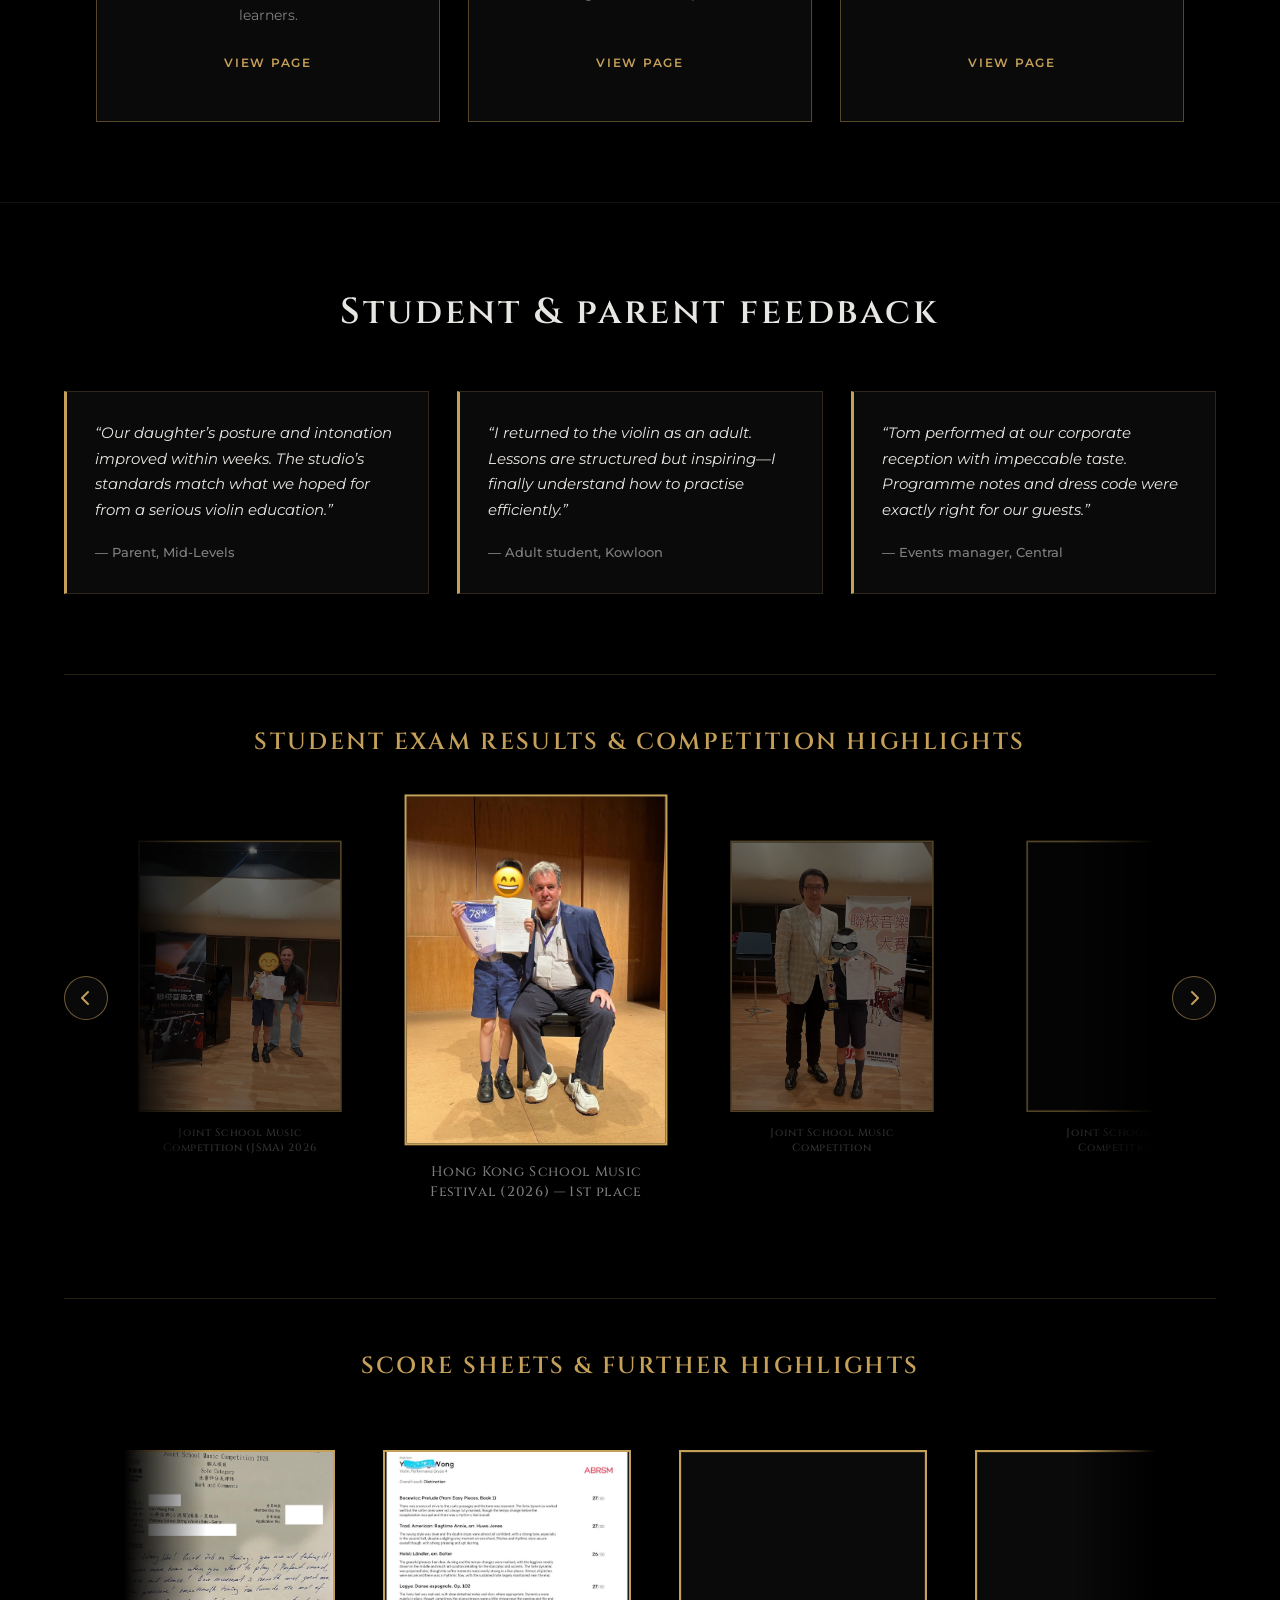
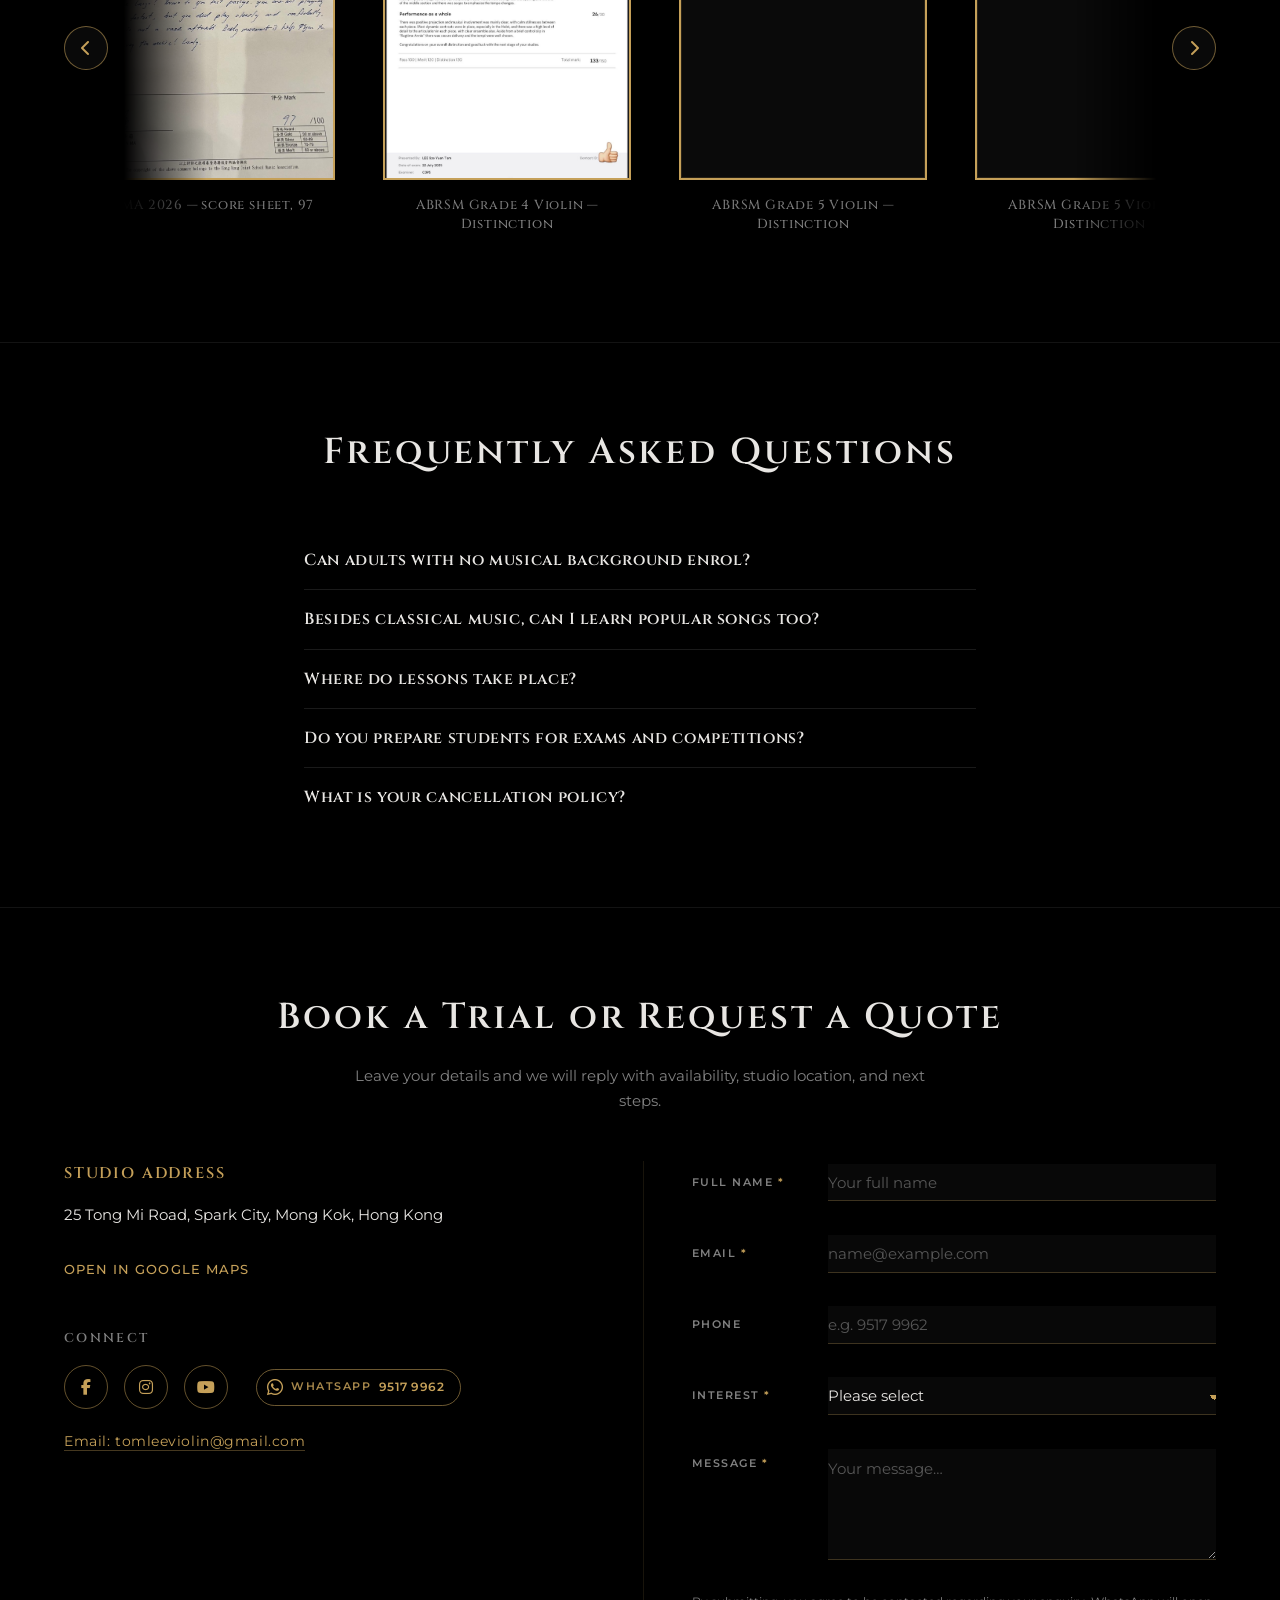
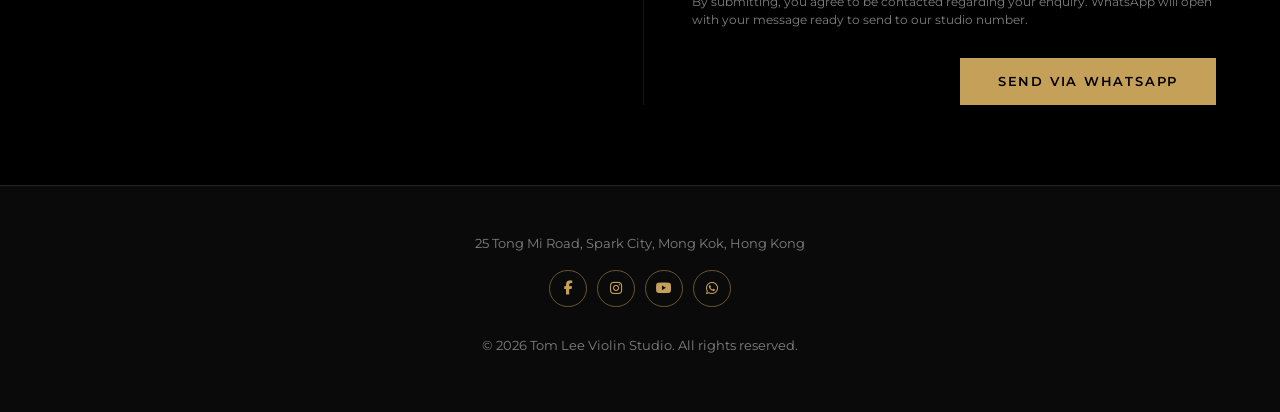
==== commit 3b4ac90b: "add images and edit text" ====
--- a/index.html
+++ b/index.html
@@ -877,7 +877,7 @@
                 <figcaption
                   class="cert-caption"
                   data-en="ABRSM Grade 5 Violin — Distinction"
-                  data-zh="英皇小提琴五級（優異）· 另一學員"
+                  data-zh="英皇小提琴五級（優異）"
                 >
                   ABRSM Grade 5 Violin — Distinction
                 </figcaption>
@@ -934,6 +934,32 @@
                   78th Hong Kong School Music Festival (2026) — 1st place
                 </figcaption>
               </figure>
+              <figure class="cert-card">
+                <button
+                  type="button"
+                  class="cert-card__trigger"
+                  aria-haspopup="dialog"
+                  aria-controls="cert-lightbox"
+                  aria-label="View certificate full size"
+                >
+                  <img
+                    class="cert-card__img"
+                    src="assets/IMG_1988%202.JPG"
+                    alt="Student ABRSM Grade 8 Violin certificate, Distinction"
+                    width="700"
+                    height="990"
+                    loading="lazy"
+                    decoding="async"
+                  />
+                </button>
+                <figcaption
+                  class="cert-caption"
+                  data-en="ABRSM Grade 8 Violin — Distinction"
+                  data-zh="英皇小提琴八級（優異）"
+                >
+                  ABRSM Grade 8 Violin — Distinction
+                </figcaption>
+              </figure>
 
               <figure class="cert-card">
                 <button
@@ -1008,7 +1034,7 @@
                 <figcaption
                   class="cert-caption"
                   data-en="ABRSM Grade 5 Violin — Distinction"
-                  data-zh="英皇小提琴五級（優異）· 另一學員"
+                  data-zh="英皇小提琴五級（優異）"
                 >
                   ABRSM Grade 5 Violin — Distinction
                 </figcaption>
@@ -1063,6 +1089,32 @@
                   data-zh="第78屆香港學校音樂節（2026）— 第一名"
                 >
                   78th Hong Kong School Music Festival (2026) — 1st place
+                </figcaption>
+              </figure>
+              <figure class="cert-card">
+                <button
+                  type="button"
+                  class="cert-card__trigger"
+                  aria-haspopup="dialog"
+                  aria-controls="cert-lightbox"
+                  aria-label="View certificate full size"
+                >
+                  <img
+                    class="cert-card__img"
+                    src="assets/IMG_1988%202.JPG"
+                    alt="Student ABRSM Grade 8 Violin certificate, Distinction"
+                    width="700"
+                    height="990"
+                    loading="lazy"
+                    decoding="async"
+                  />
+                </button>
+                <figcaption
+                  class="cert-caption"
+                  data-en="ABRSM Grade 8 Violin — Distinction"
+                  data-zh="英皇小提琴八級（優異）"
+                >
+                  ABRSM Grade 8 Violin — Distinction
                 </figcaption>
               </figure>
               </div>
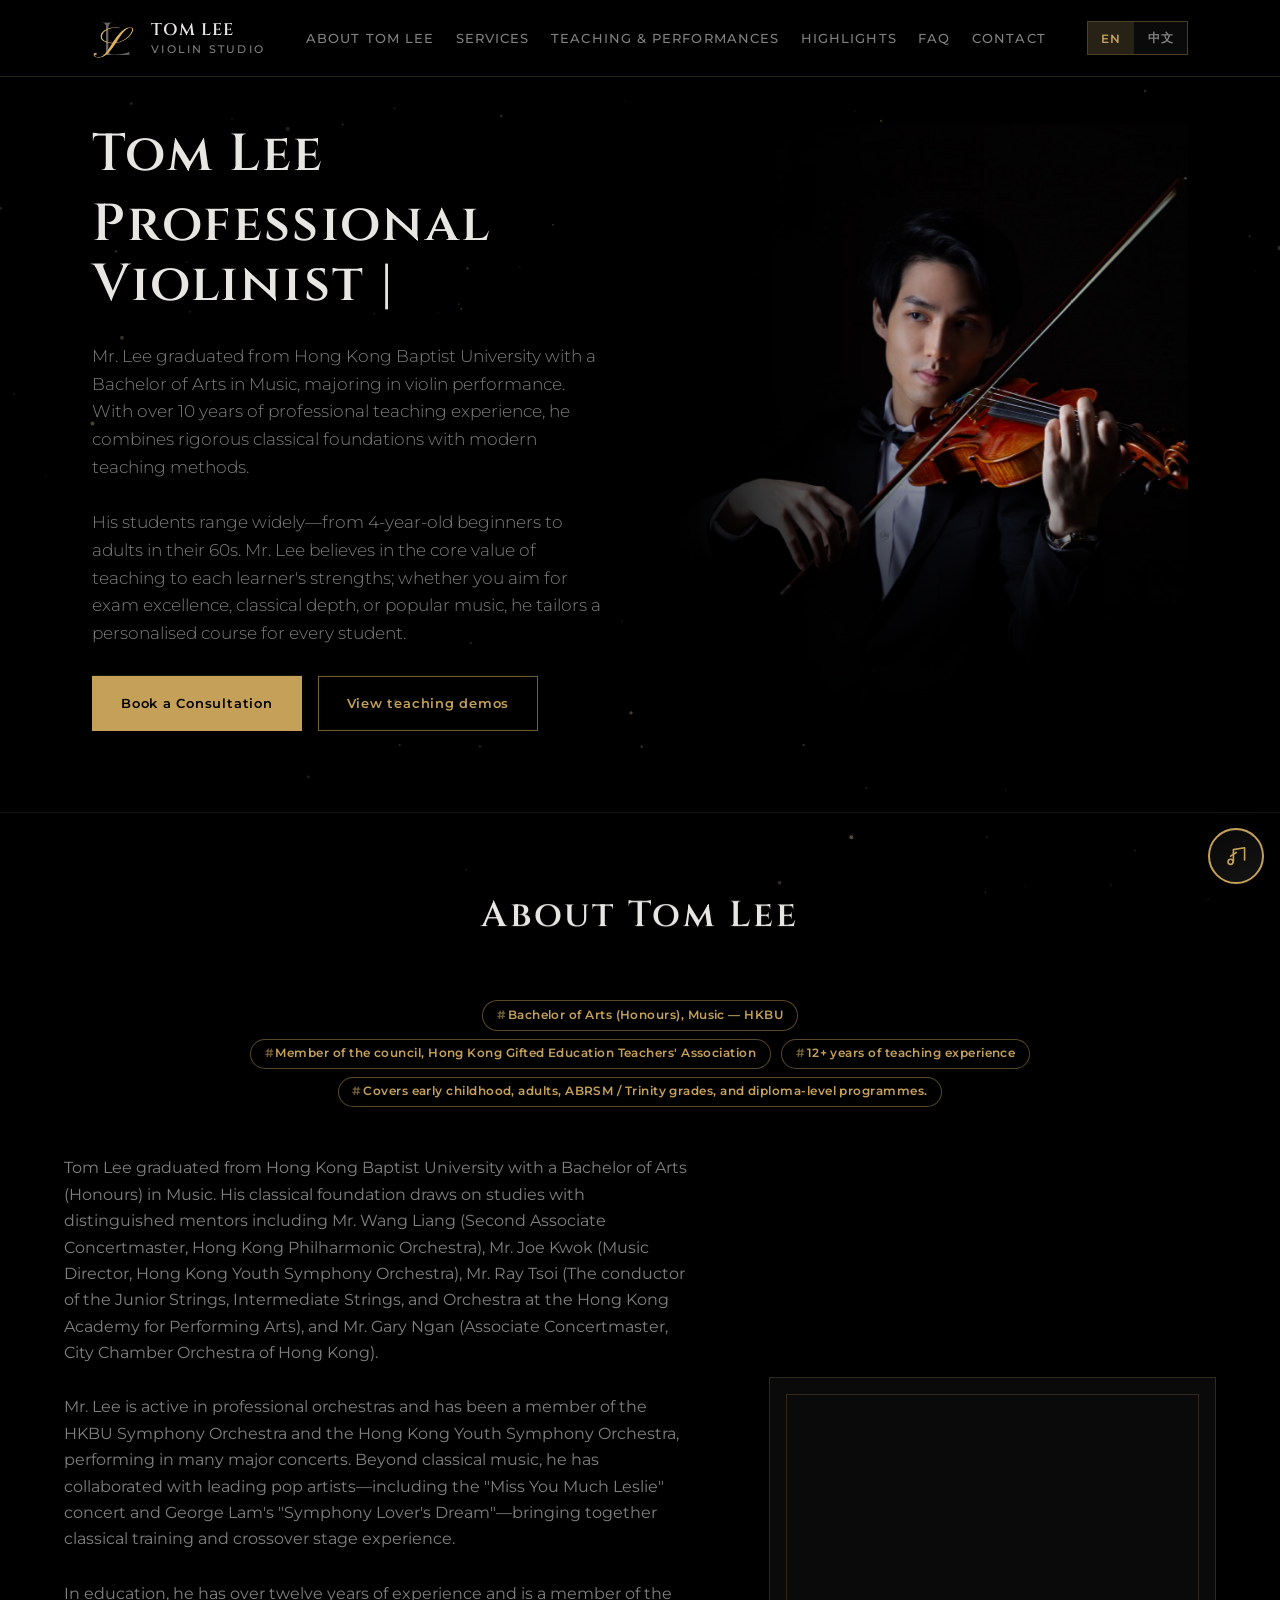
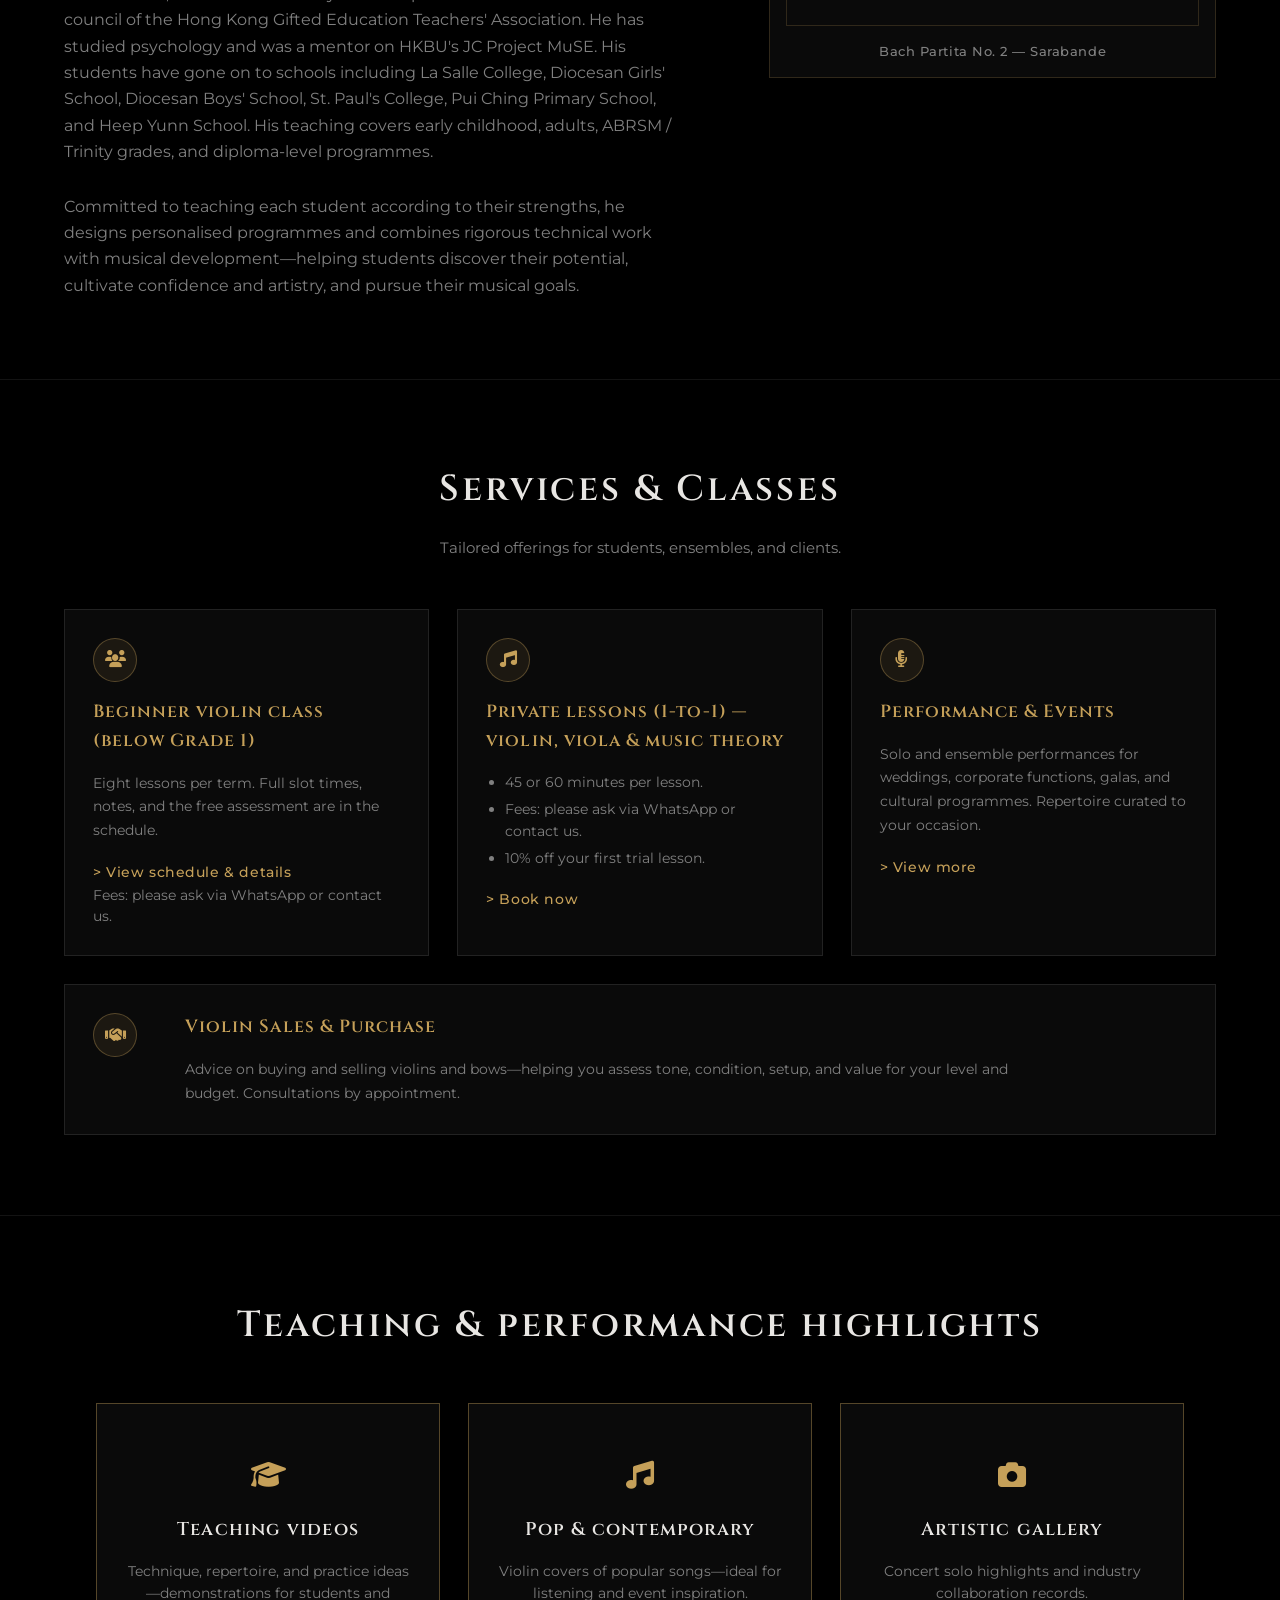
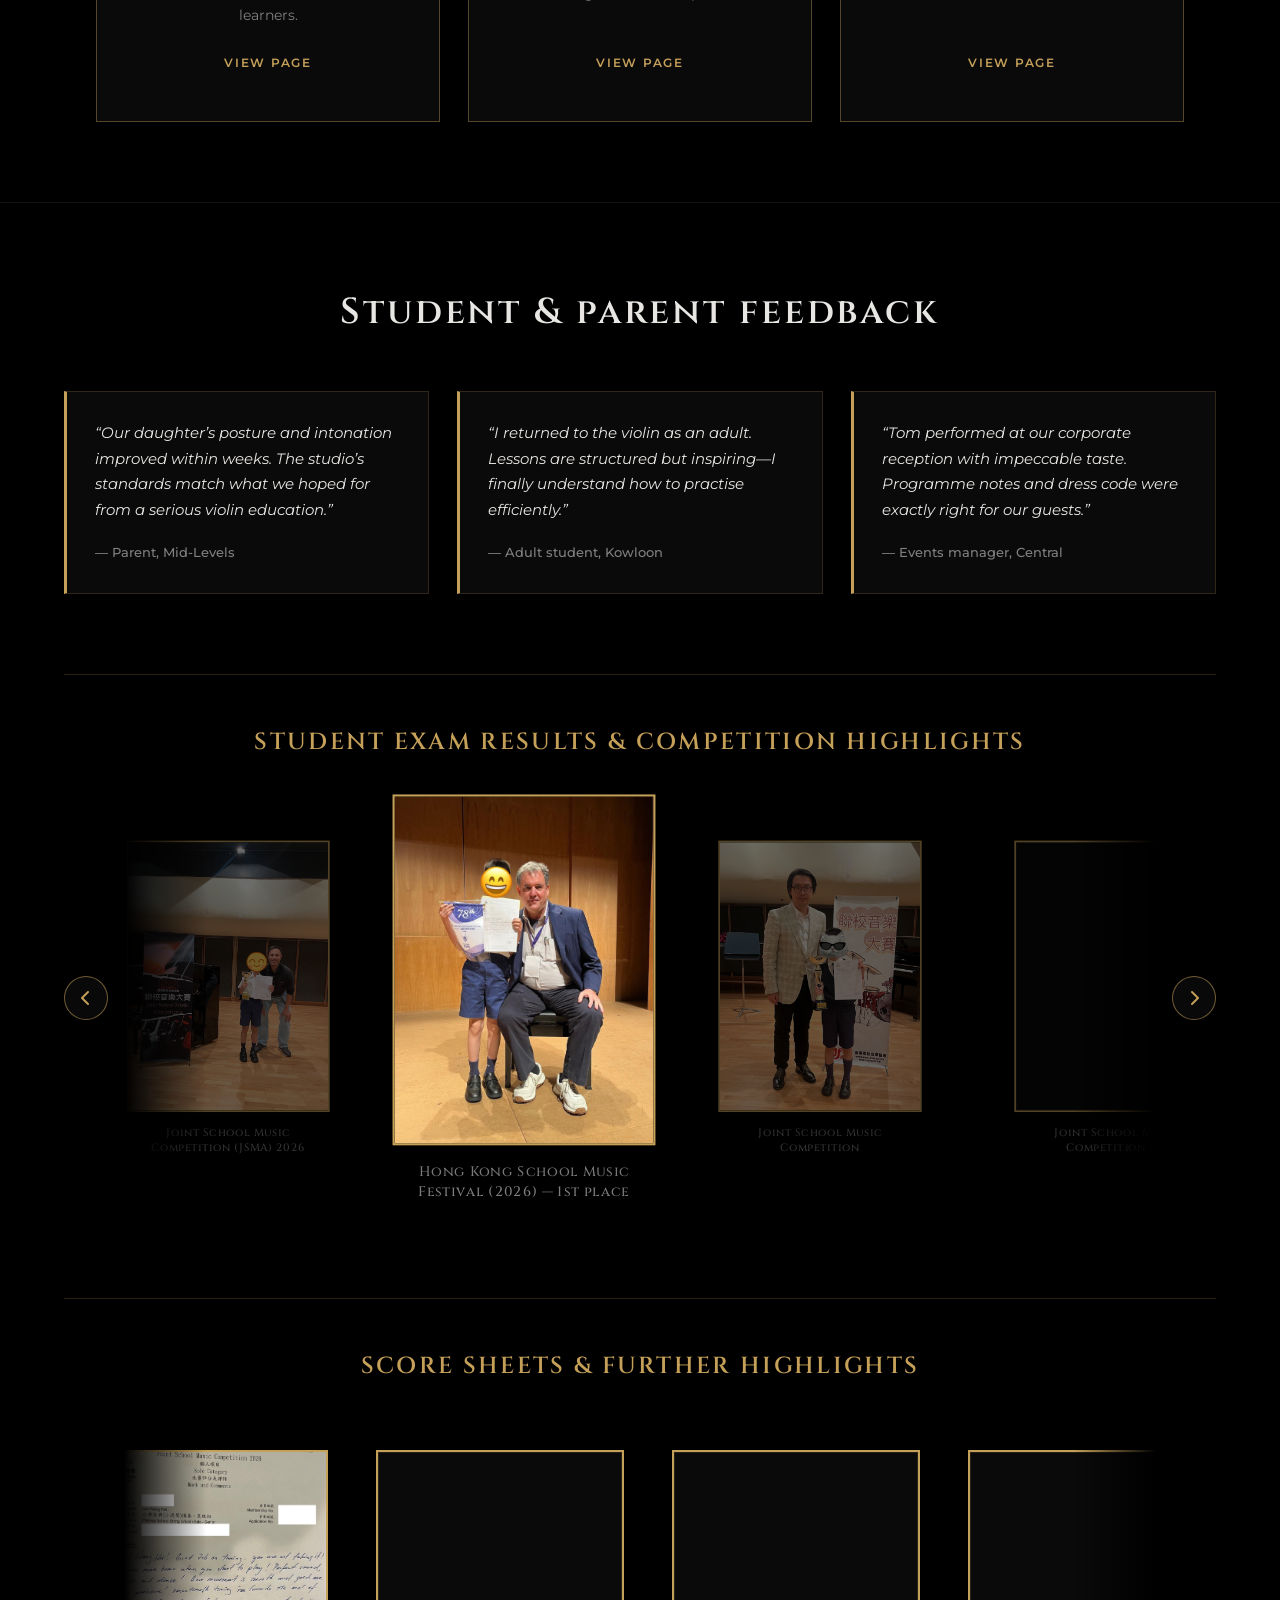
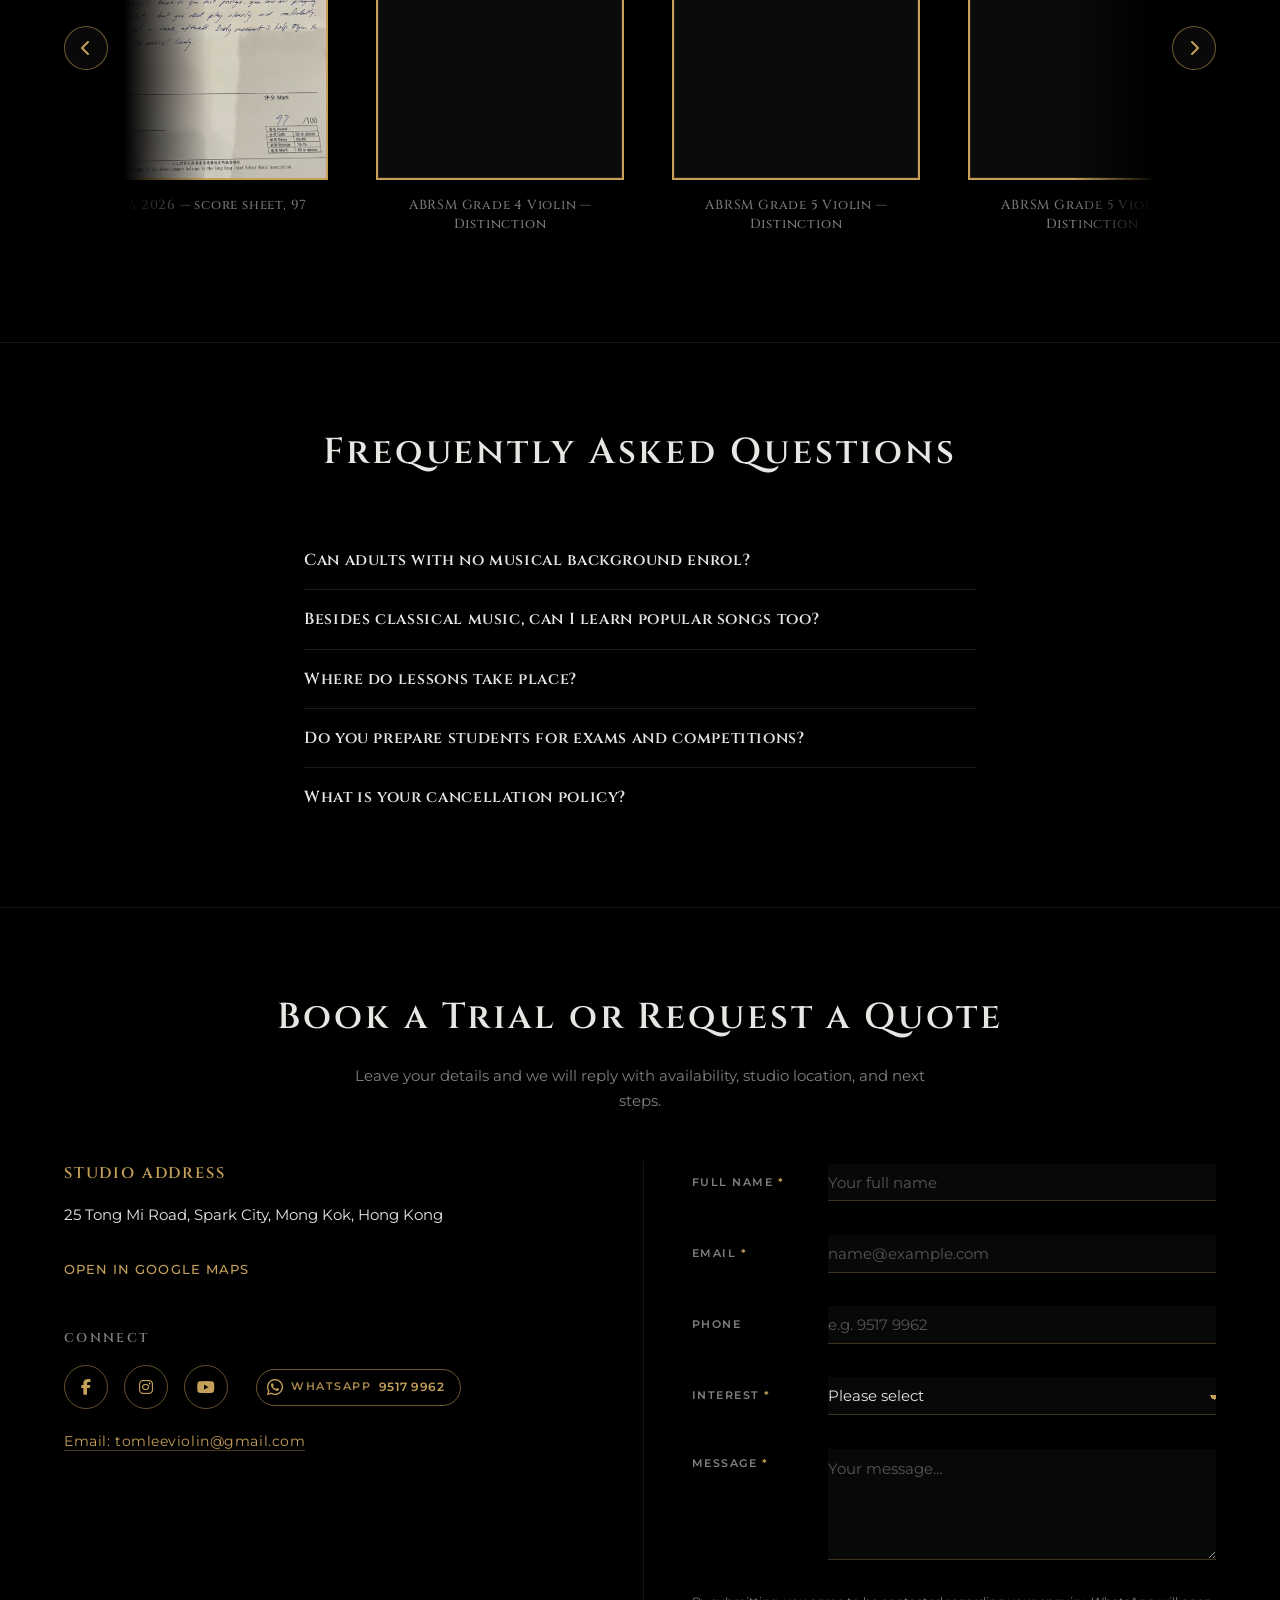
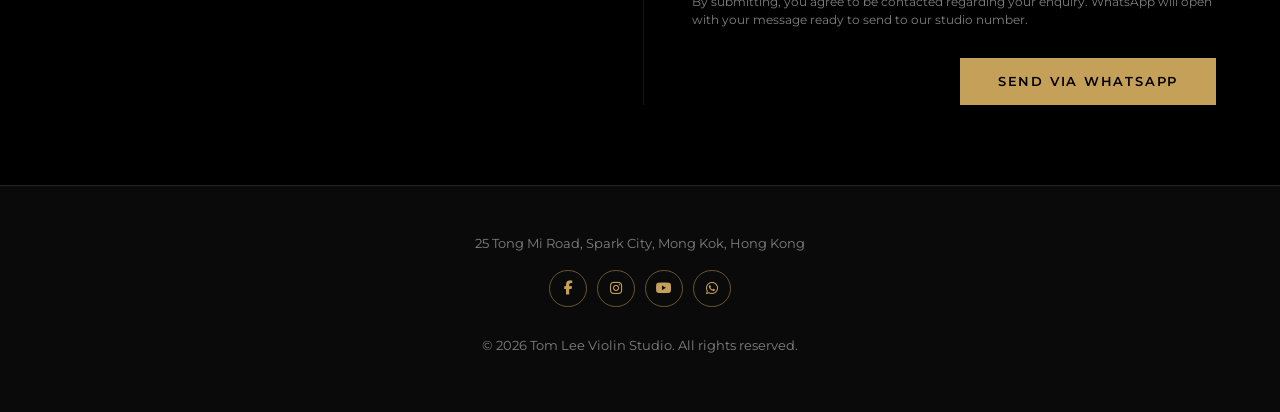
==== commit 401ff859: "SEO" ====
--- a/index.html
+++ b/index.html
@@ -5,29 +5,40 @@
     <meta name="viewport" content="width=device-width, initial-scale=1.0" />
     <meta
       name="description"
-      content="Tom Lee Violin Studio — Professional violin instruction and performance in Hong Kong. Private violin and viola lessons, group classes, music theory, violin sales, events, trial lessons, and exam coaching."
+      content="Violin lessons in Hong Kong (Mong Kok) with Tom Lee — violin teacher for kids &amp; adults, ABRSM &amp; popular styles. 香港學小提琴、小提琴老師、小提琴課程。Book a trial."
     />
     <meta
       name="keywords"
-      content="violin lessons Hong Kong, violin teacher HK, 小提琴老師, 小提琴課程, 香港小提琴, adult violin lessons, violin trial lesson, ABRSM violin, violin performance"
+      content="violin lesson, violin lessons Hong Kong, violin teacher Hong Kong, 學小提琴, 小提琴老師, 小提琴課程, 香港小提琴, 旺角小提琴, adult violin lessons, ABRSM violin, viola lessons, violin trial"
     />
     <meta name="author" content="Tom Lee" />
     <meta name="geo.region" content="HK" />
     <meta name="geo.placename" content="Hong Kong" />
     <link rel="icon" type="image/png" href="assets/logo.png" />
-    <link rel="canonical" href="https://example.com/" />
-    <link rel="alternate" hreflang="en-HK" href="https://example.com/" />
-    <link rel="alternate" hreflang="zh-Hant-HK" href="https://example.com/" />
-    <link rel="alternate" hreflang="x-default" href="https://example.com/" />
-    <meta property="og:title" content="Tom Lee Violin Studio | Teaching & Performance" />
+    <link rel="canonical" href="https://tomlee-violin.com/" />
+    <link rel="alternate" hreflang="en-HK" href="https://tomlee-violin.com/" />
+    <link rel="alternate" hreflang="zh-Hant-HK" href="https://tomlee-violin.com/" />
+    <link rel="alternate" hreflang="x-default" href="https://tomlee-violin.com/" />
+    <meta property="og:title" content="Tom Lee Violin Studio | Violin Lessons Hong Kong | 小提琴老師" />
     <meta
       property="og:description"
-      content="Excellence in Strings, Elegance in Performance. Bespoke violin education and world-class performances for exclusive events in Hong Kong with Tom Lee."
+      content="Violin lessons in Mong Kok, Hong Kong — Tom Lee, professional violin teacher. 學小提琴、小提琴課程、英皇與流行曲。Adults &amp; children welcome."
     />
     <meta property="og:type" content="website" />
+    <meta property="og:url" content="https://tomlee-violin.com/" />
+    <meta property="og:image" content="https://tomlee-violin.com/assets/Tomlee.jpg" />
+    <meta property="og:image:alt" content="Tom Lee — violin performance and teaching in Hong Kong" />
+    <meta property="og:site_name" content="Tom Lee Violin Studio" />
     <meta property="og:locale" content="en_HK" />
     <meta property="og:locale:alternate" content="zh_HK" />
-    <title>Tom Lee Violin Studio | Professional Violin Teaching & Performance</title>
+    <meta name="twitter:card" content="summary_large_image" />
+    <meta name="twitter:title" content="Tom Lee Violin Studio | Violin Lessons HK | 小提琴老師" />
+    <meta
+      name="twitter:description"
+      content="Hong Kong violin lessons (Mong Kok) — Tom Lee, violin teacher. 學小提琴、ABRSM、兒童與成人。Book a trial."
+    />
+    <meta name="twitter:image" content="https://tomlee-violin.com/assets/Tomlee.jpg" />
+    <title>Tom Lee Violin Studio | Violin Lessons Hong Kong | 香港小提琴老師 學小提琴</title>
     <link rel="preconnect" href="https://fonts.googleapis.com" />
     <link rel="preconnect" href="https://fonts.gstatic.com" crossorigin />
     <link
@@ -47,11 +58,13 @@
         "@graph": [
           {
             "@type": "MusicSchool",
-            "@id": "https://example.com/#organization",
+            "@id": "https://tomlee-violin.com/#organization",
             "name": "Tom Lee Violin Studio",
             "alternateName": "Tom Lee 小提琴工作室",
-            "url": "https://example.com/",
-            "description": "Professional violin instruction and performance in Hong Kong.",
+            "url": "https://tomlee-violin.com/",
+            "logo": "https://tomlee-violin.com/assets/logo.png",
+            "image": "https://tomlee-violin.com/assets/Tomlee.jpg",
+            "description": "Violin lessons and violin teaching in Hong Kong (Mong Kok). Professional violin teacher — 學小提琴、小提琴老師、小提琴課程. ABRSM, viola, children and adults.",
             "email": "tomleeviolin@gmail.com",
             "telephone": "+852-9517-9962",
             "address": {
@@ -70,8 +83,16 @@
           },
           {
             "@type": "FAQPage",
-            "@id": "https://example.com/#faq",
+            "@id": "https://tomlee-violin.com/#faq",
             "mainEntity": [
+              {
+                "@type": "Question",
+                "name": "Where can I take violin lessons in Hong Kong?",
+                "acceptedAnswer": {
+                  "@type": "Answer",
+                  "text": "Tom Lee Violin Studio offers violin lessons at 25 Tong Mi Road, Spark City, Mong Kok, Kowloon. The studio welcomes students learning violin (including adults and children) with ABRSM, classical, and popular music paths."
+                }
+              },
               {
                 "@type": "Question",
                 "name": "Can adults with no musical background enrol?",
@@ -161,10 +182,10 @@
       <h1
         class="visually-hidden"
         id="page-title"
-        data-en="Tom Lee Violin Studio — Violin lessons and performance in Hong Kong"
-        data-zh="Tom Lee 小提琴工作室 — 香港小提琴課程與專業演出"
+        data-en="Tom Lee Violin Studio — Violin lessons in Hong Kong | Violin teacher Mong Kok | violin lesson for adults and kids"
+        data-zh="Tom Lee 小提琴工作室 — 香港小提琴老師，旺角學小提琴、小提琴課程（兒童與成人）"
       >
-        Tom Lee Violin Studio — Violin lessons and performance in Hong Kong
+        Tom Lee Violin Studio — Violin lessons in Hong Kong | Violin teacher Mong Kok
       </h1>
 
       <section class="hero" aria-labelledby="hero-heading">
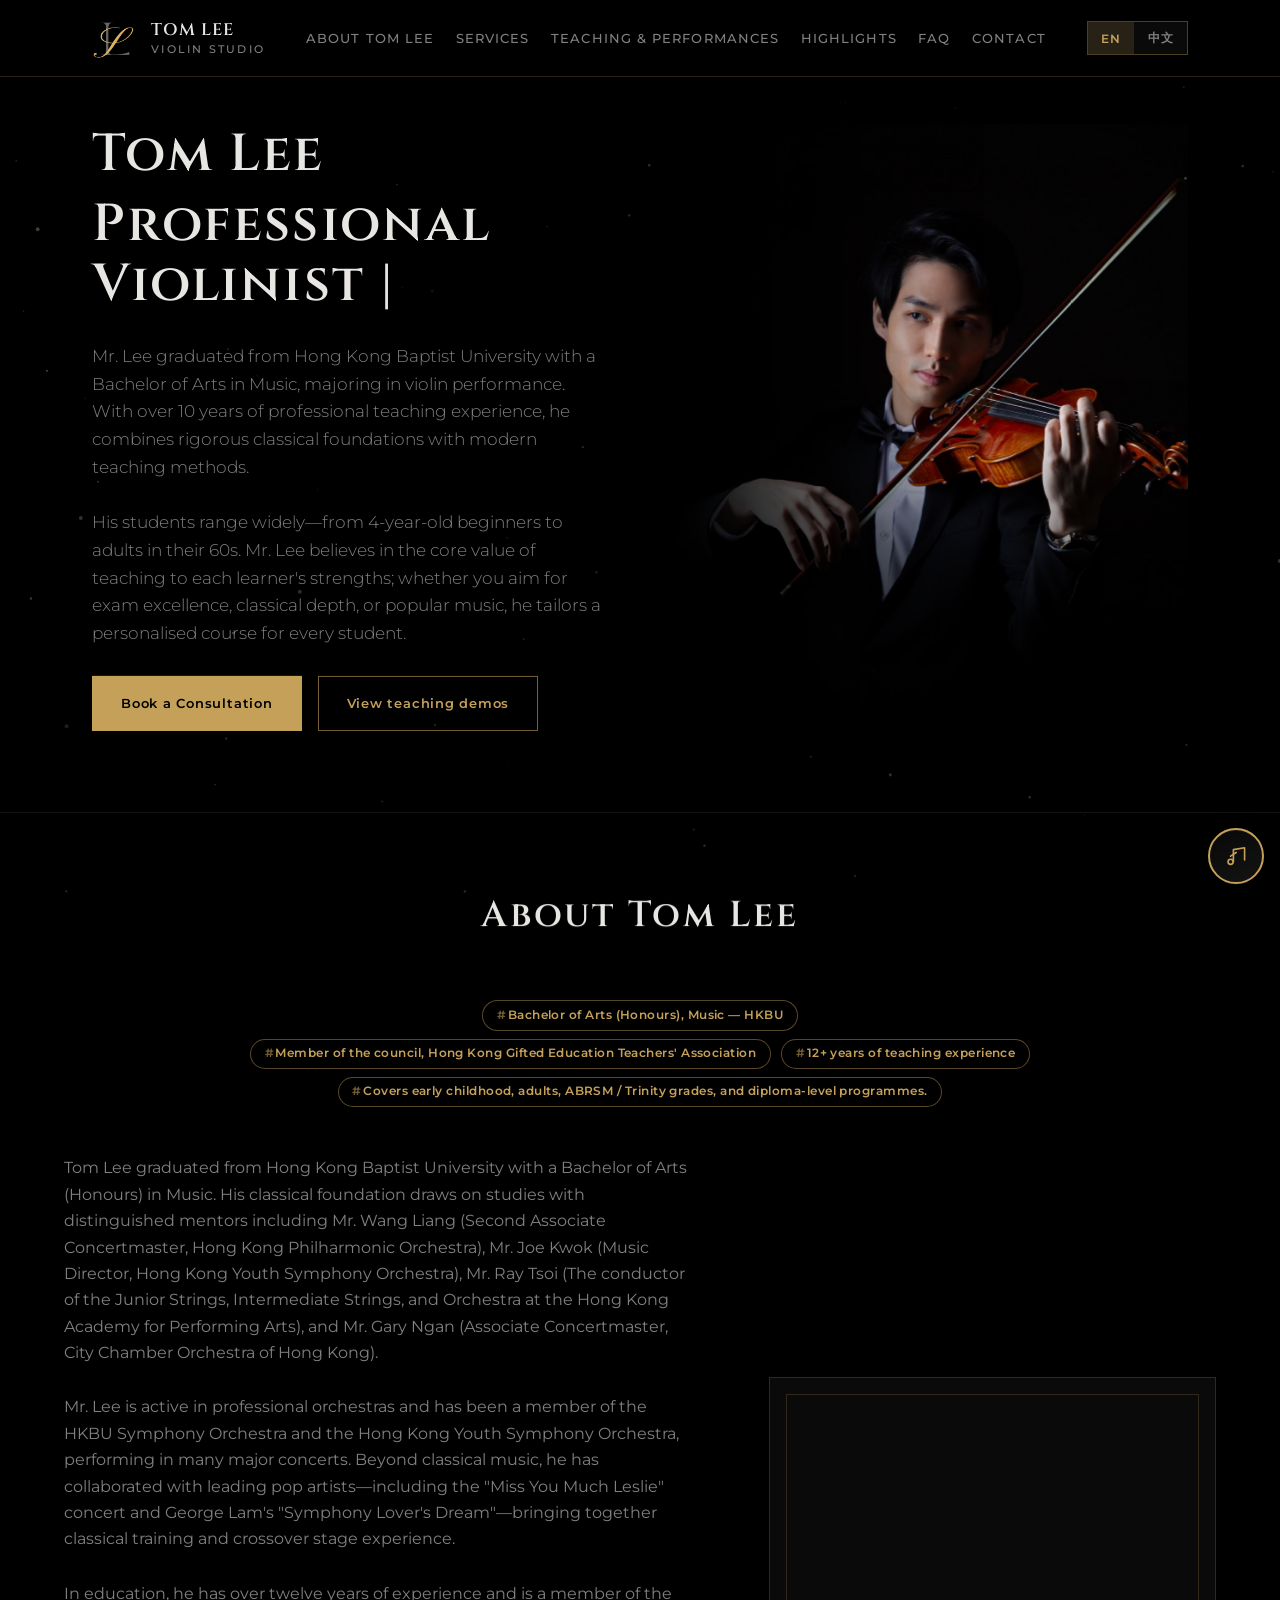
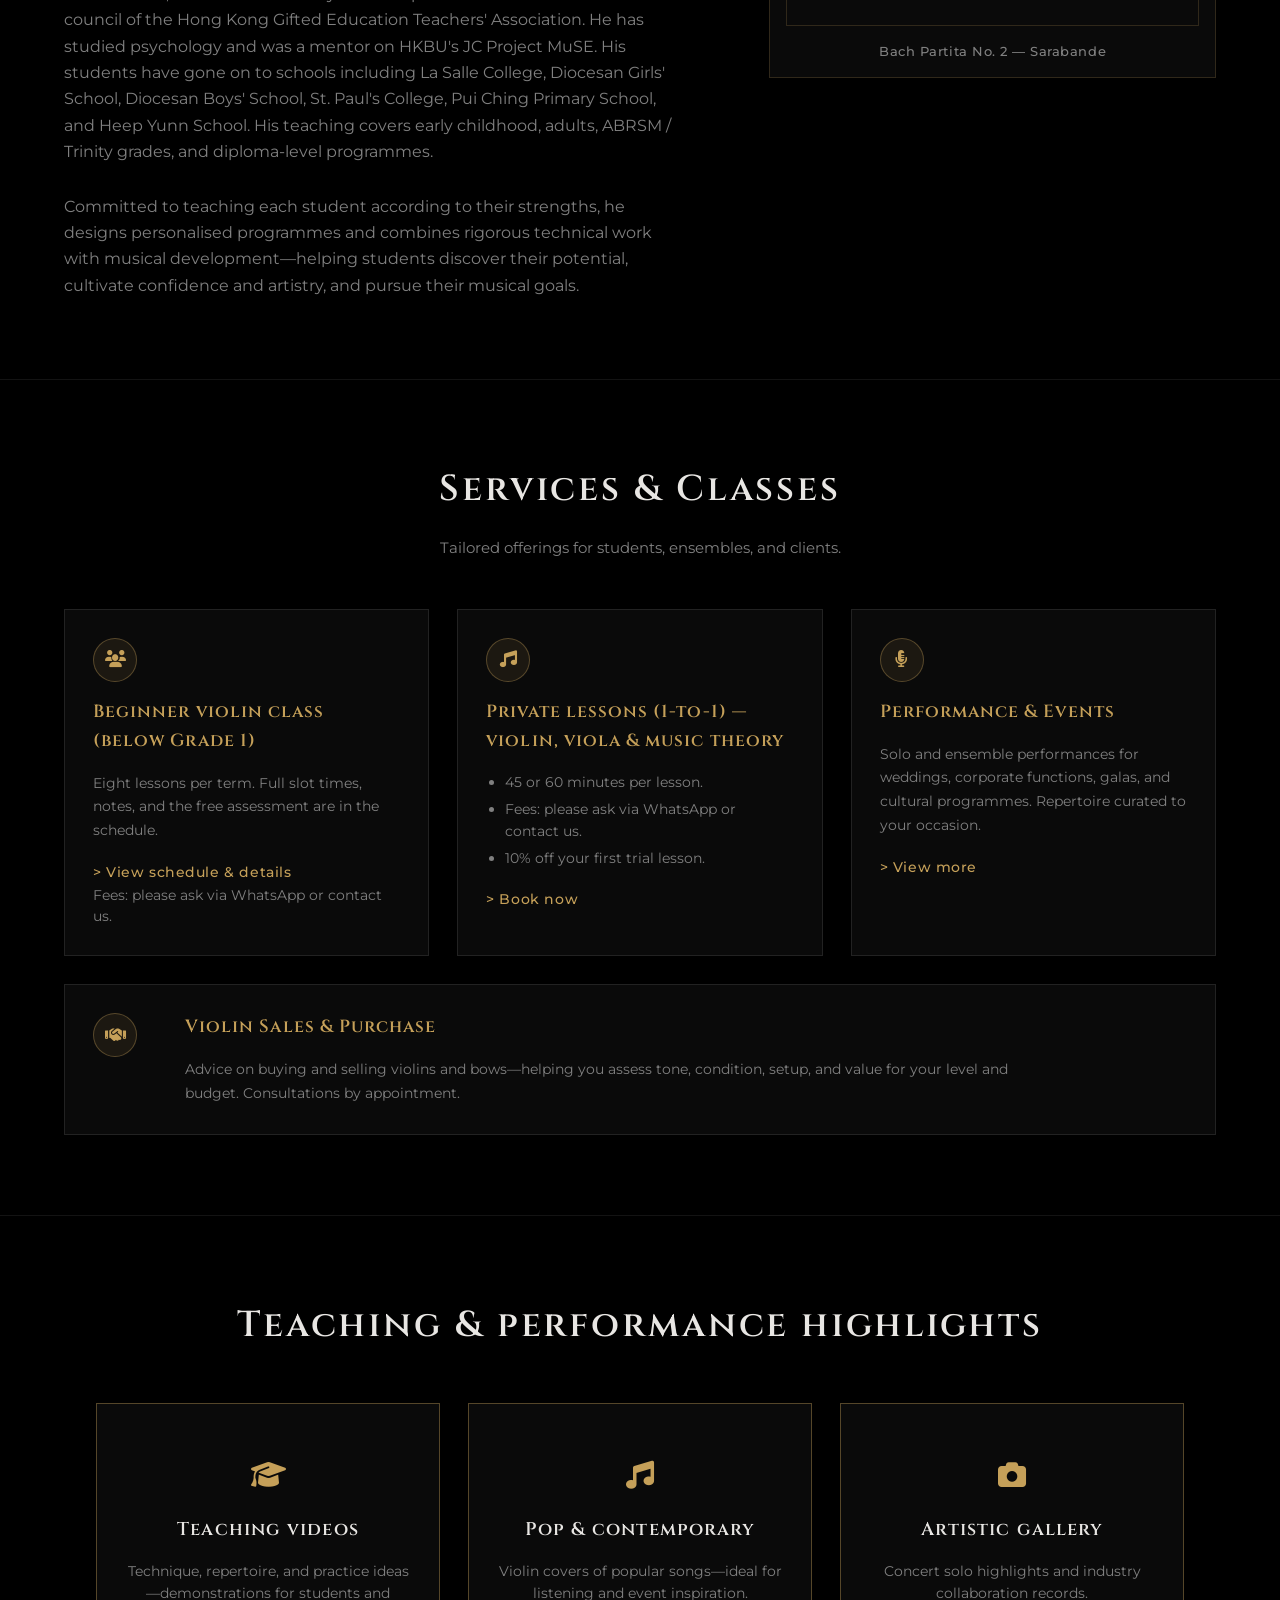
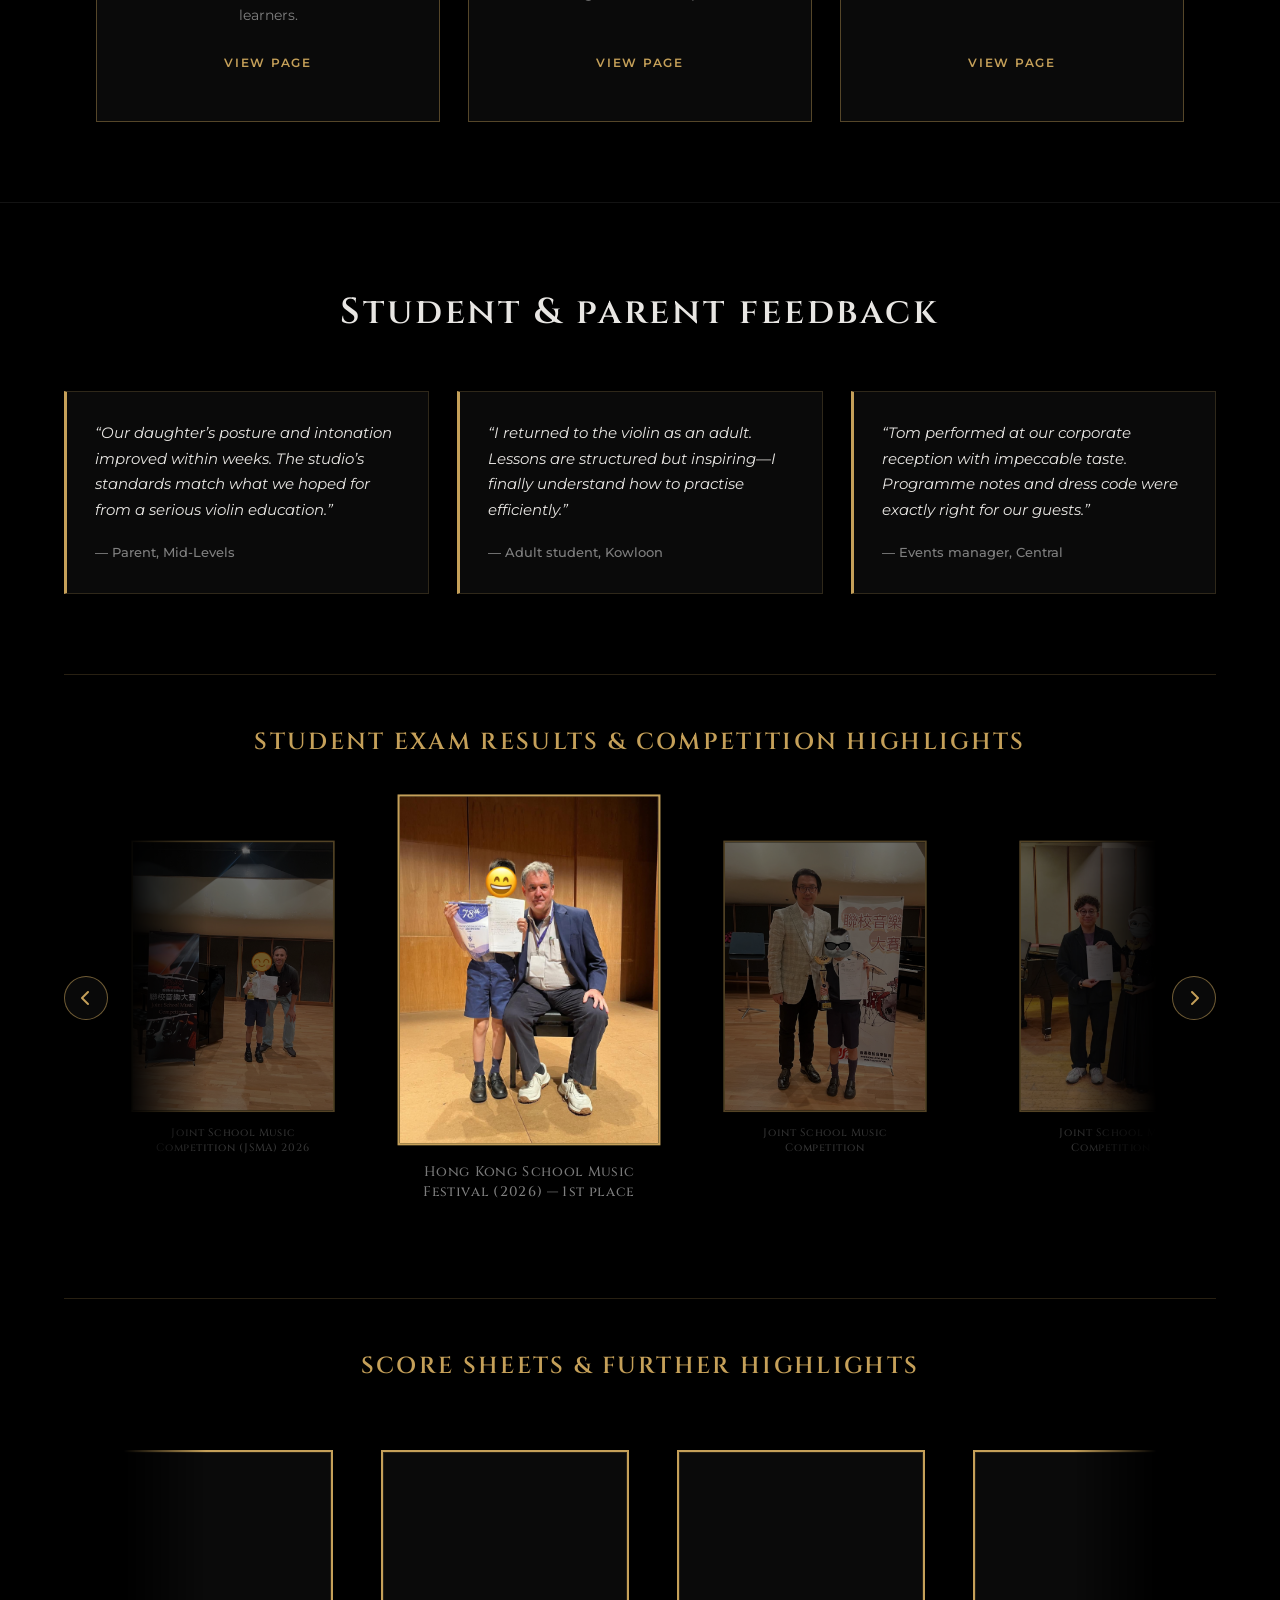
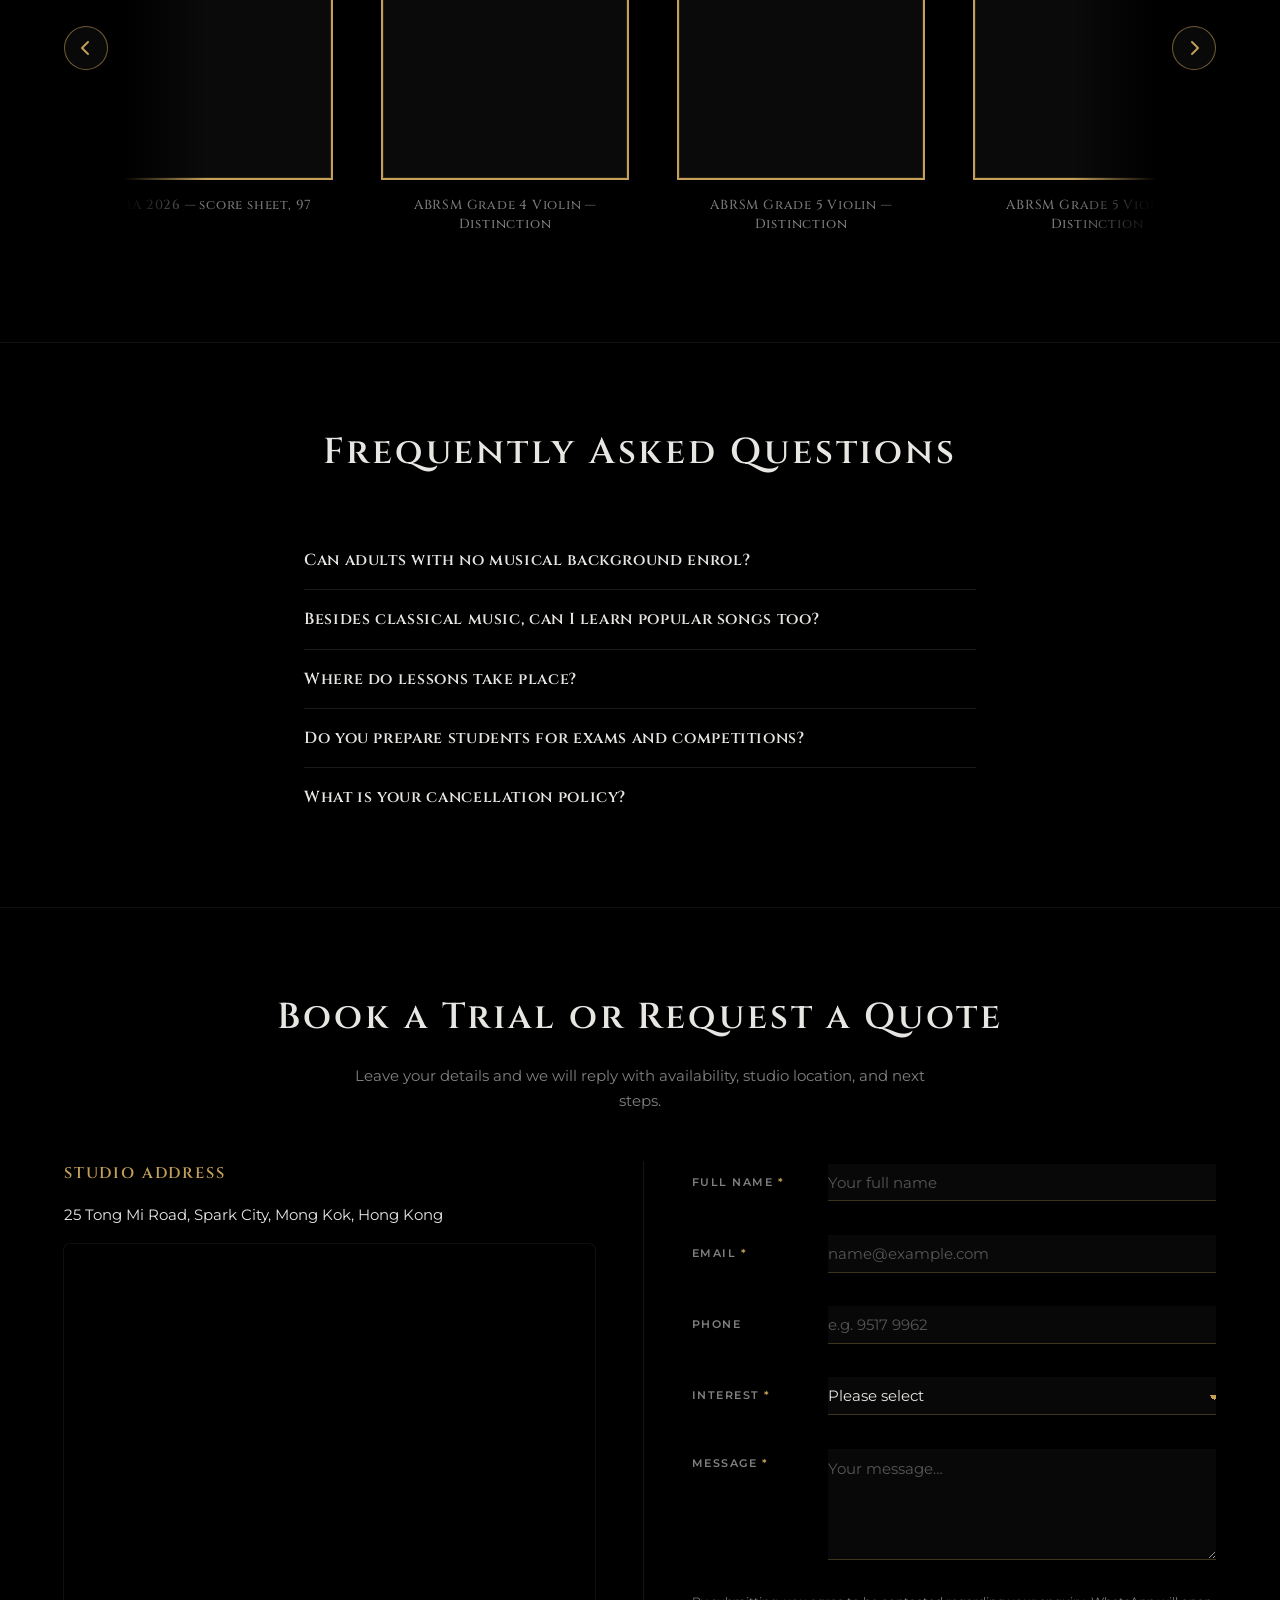
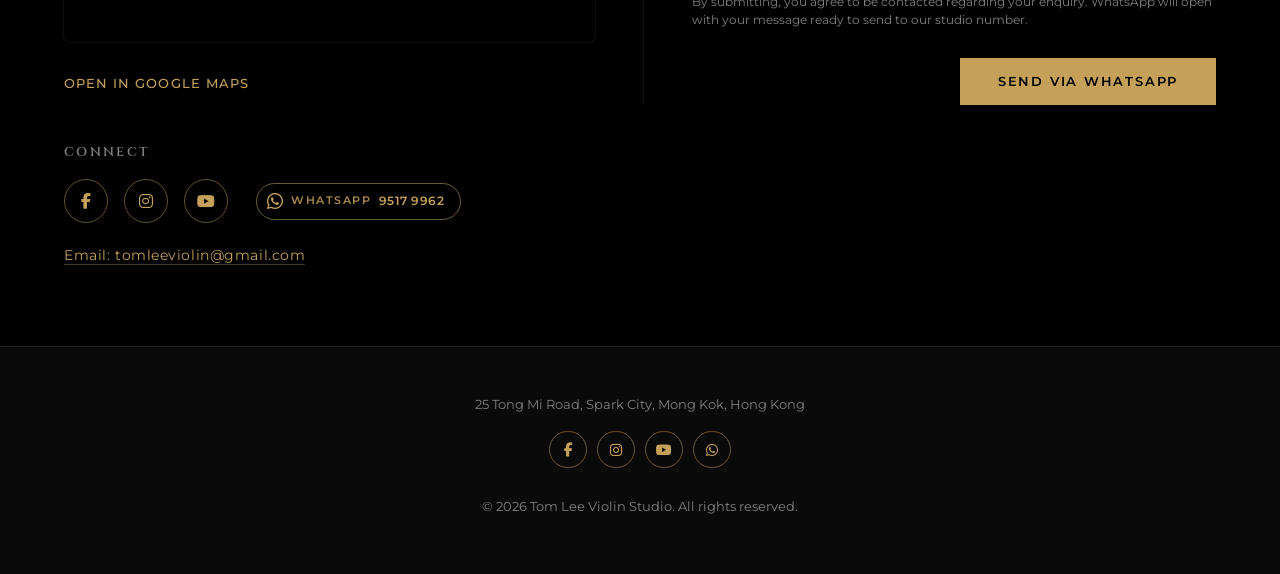
==== commit d30223f5: "add map" ====
--- a/index.html
+++ b/index.html
@@ -1248,6 +1248,14 @@
               >
                 25 Tong Mi Road, Spark City, Mong Kok, Hong Kong
               </p>
+              <div class="contact-map-embed">
+                <iframe
+                  title="Google Map: 25 Tong Mi Road, Spark City, Mong Kok, Hong Kong — Tom Lee Violin Studio"
+                  src="https://www.google.com/maps?q=25+Tong+Mi+Road%2C+Spark+City%2C+Mong+Kok%2C+Hong+Kong&amp;z=17&amp;hl=zh-HK&amp;output=embed"
+                  loading="lazy"
+                  referrerpolicy="no-referrer-when-downgrade"
+                ></iframe>
+              </div>
               <a
                 class="contact-map-link"
                 href="https://www.google.com/maps/search/?api=1&amp;query=25%20Tong%20Mi%20Road%20Spark%20City%20Mong%20Kok"
--- a/style.css
+++ b/style.css
@@ -1088,10 +1088,29 @@
 }
 
 .contact-address {
-  margin: 0 0 var(--space-md);
+  margin: 0 0 var(--space-sm);
   font-size: 0.95rem;
   color: var(--color-text);
   line-height: 1.65;
+}
+
+.contact-map-embed {
+  position: relative;
+  width: 100%;
+  margin: 0 0 var(--space-md);
+  border-radius: 6px;
+  overflow: hidden;
+  box-shadow: 0 0 0 1px rgba(255, 255, 255, 0.06);
+  aspect-ratio: 4 / 3;
+  min-height: 200px;
+}
+
+.contact-map-embed iframe {
+  position: absolute;
+  inset: 0;
+  width: 100%;
+  height: 100%;
+  border: 0;
 }
 
 .contact-map-link {
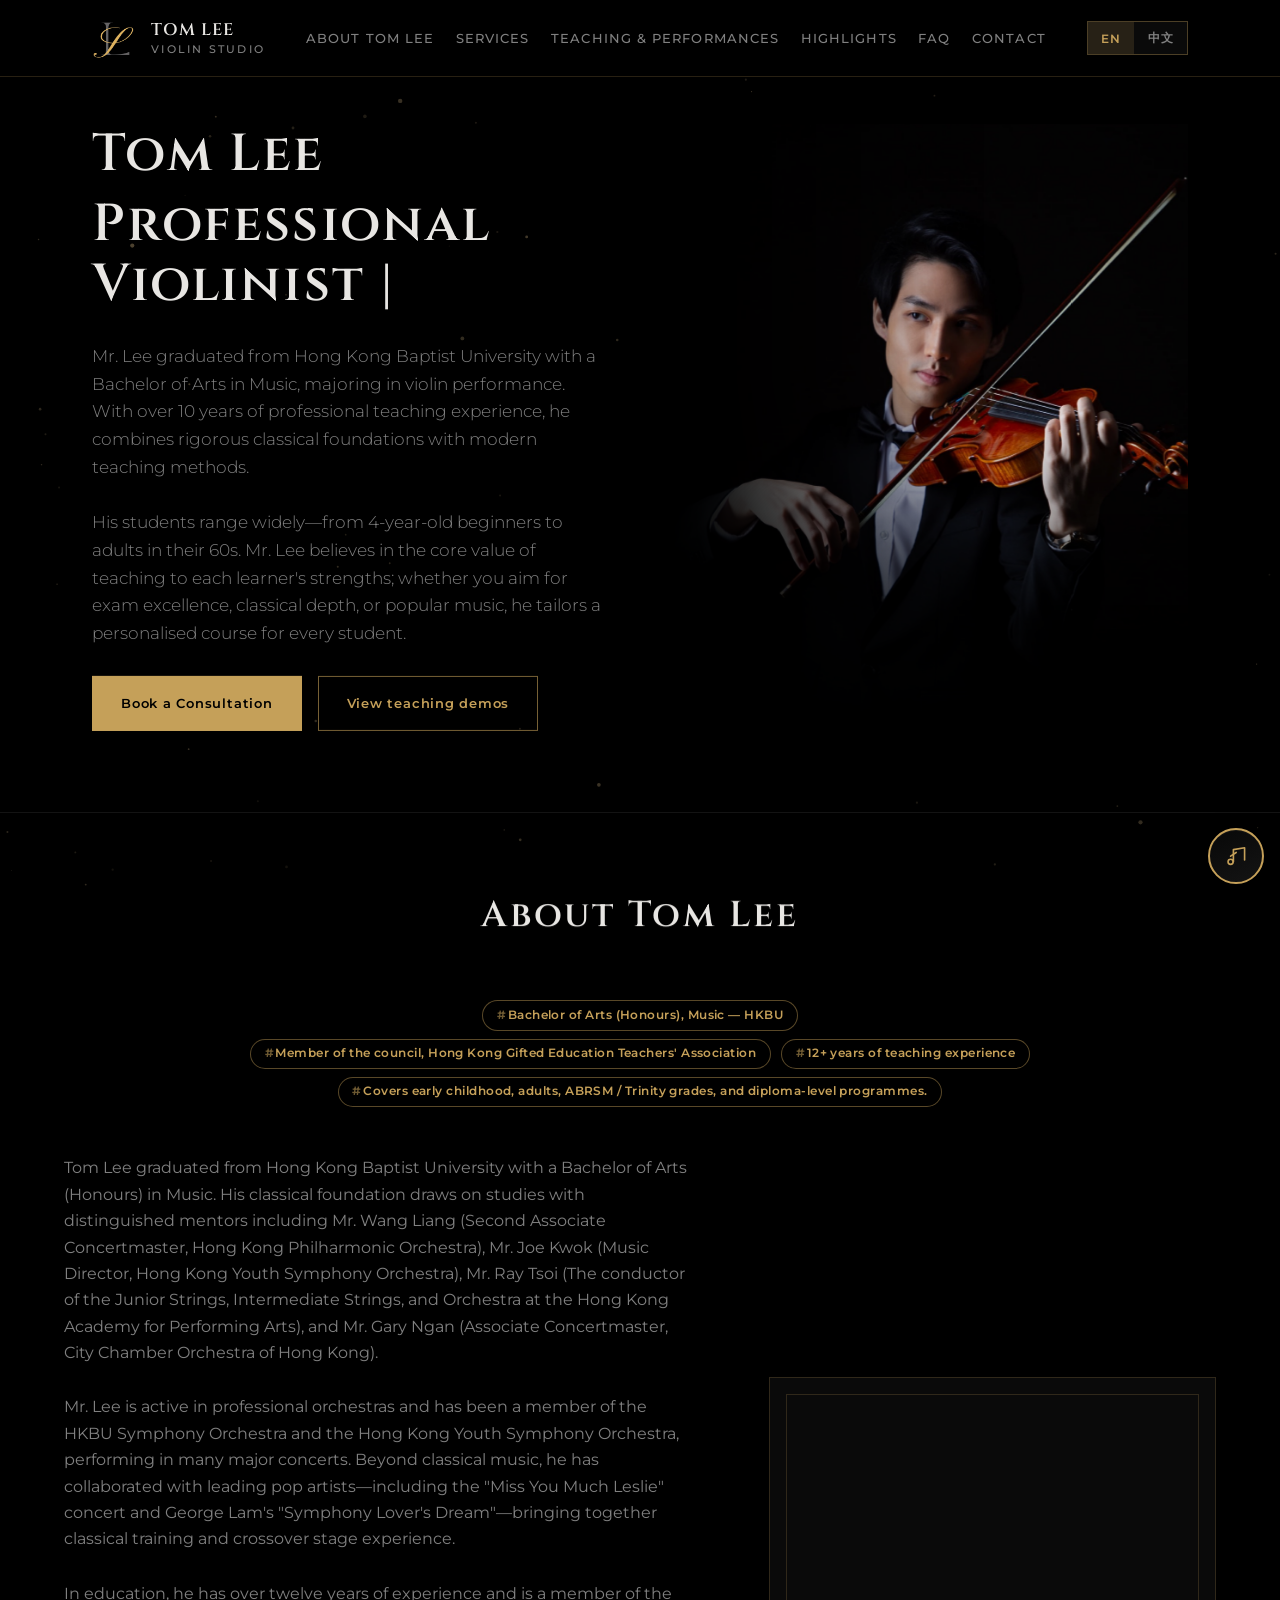
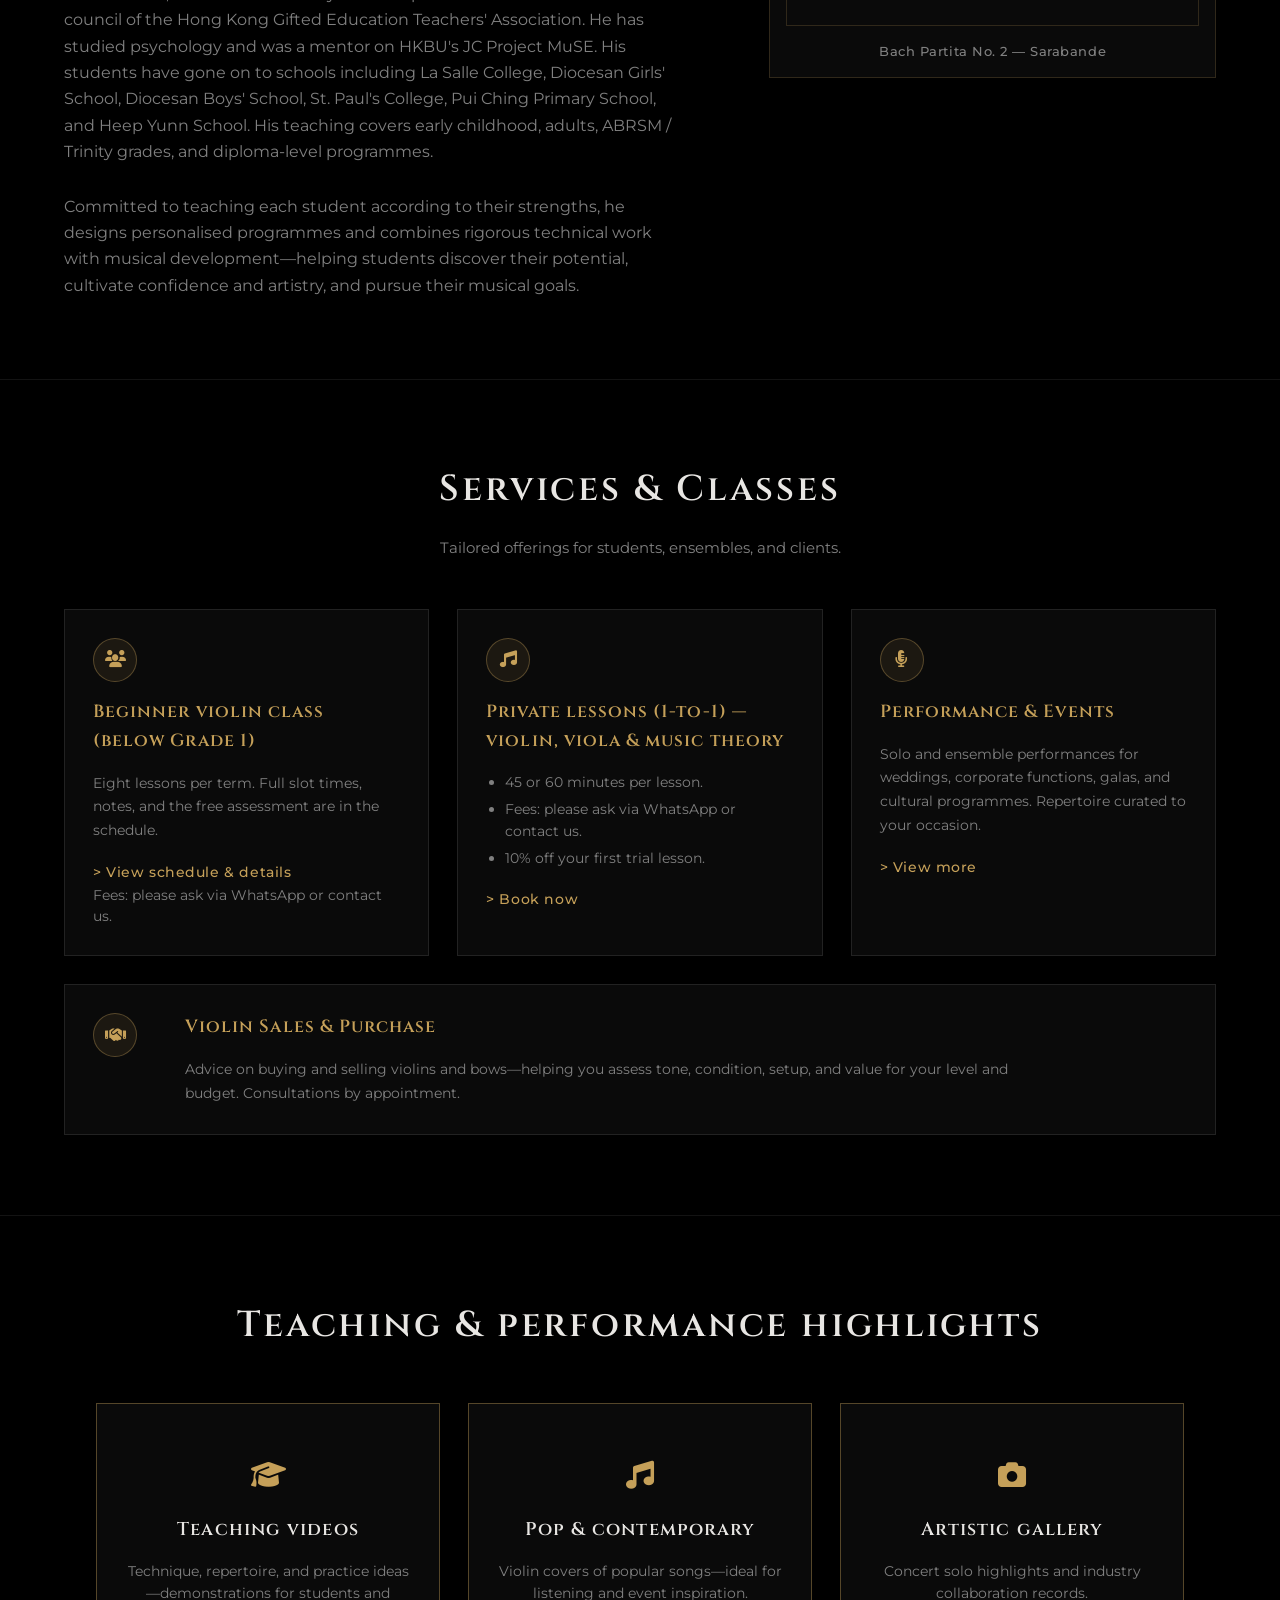
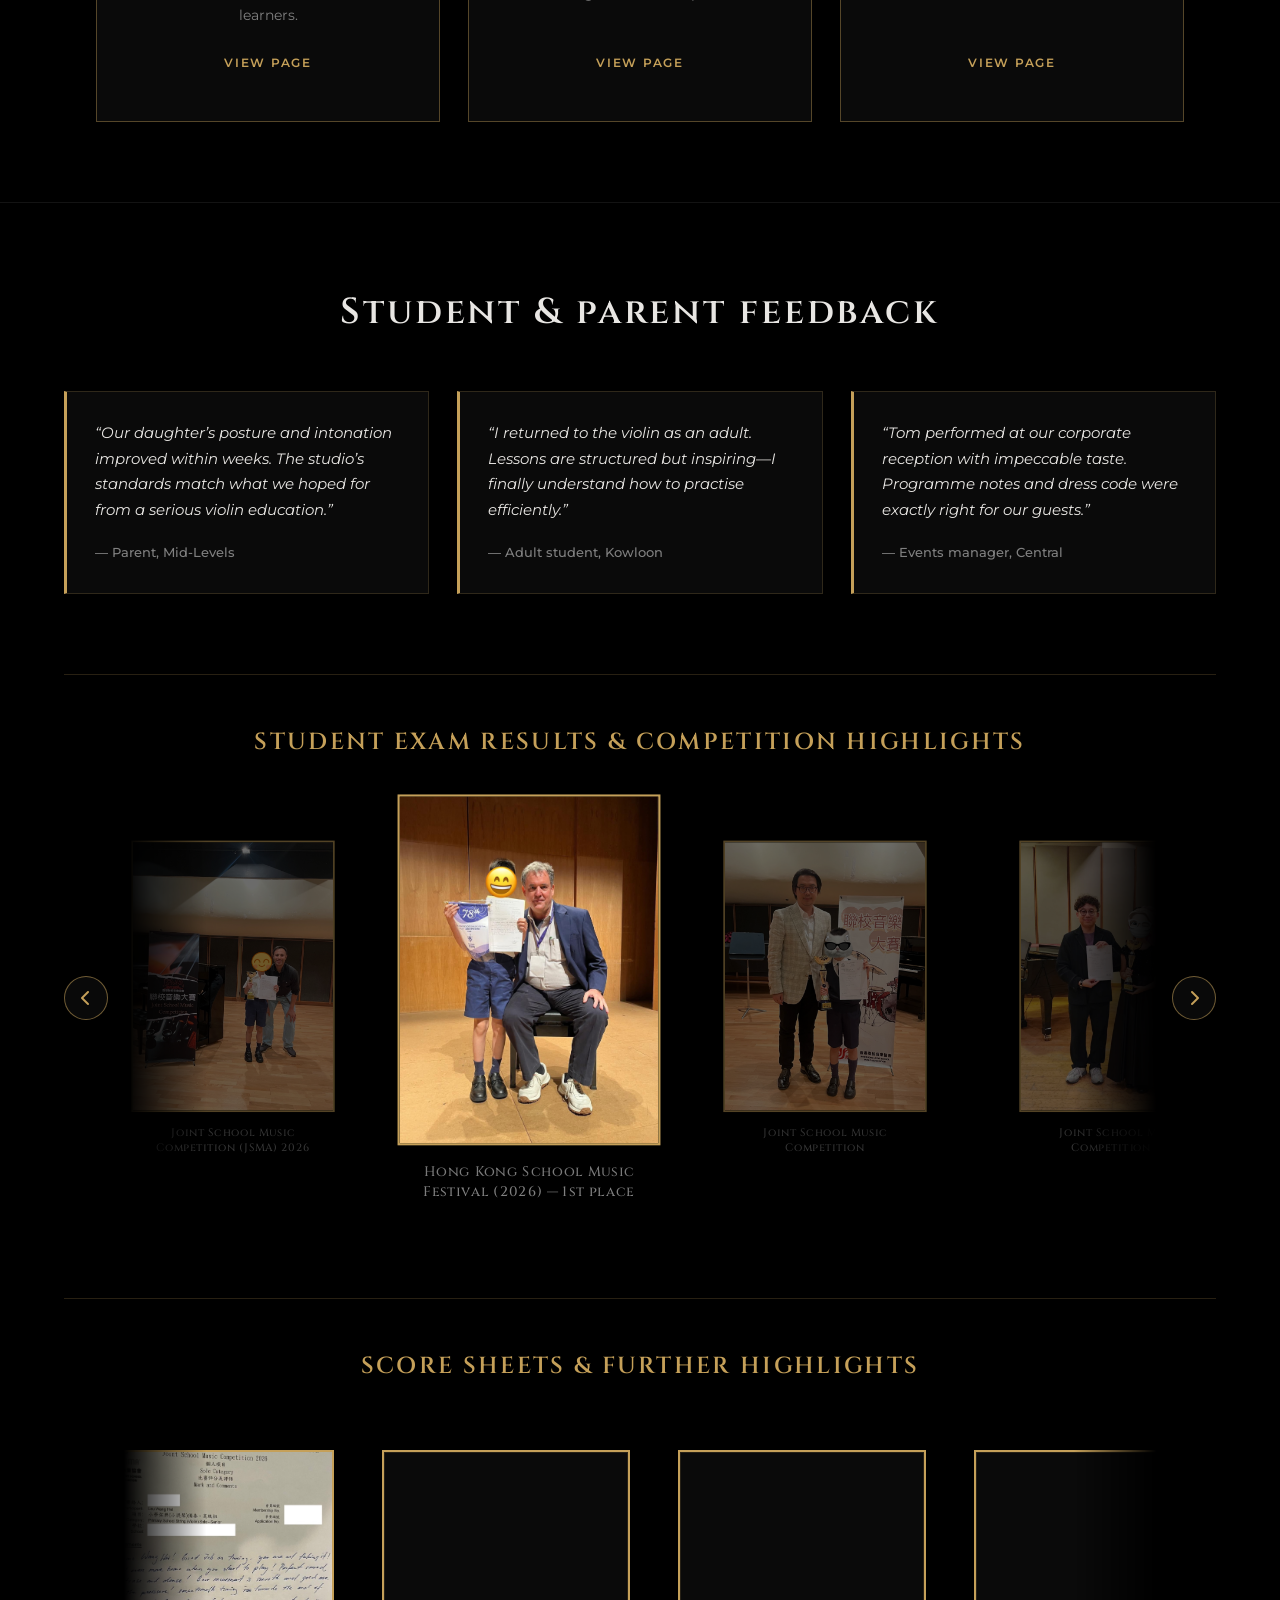
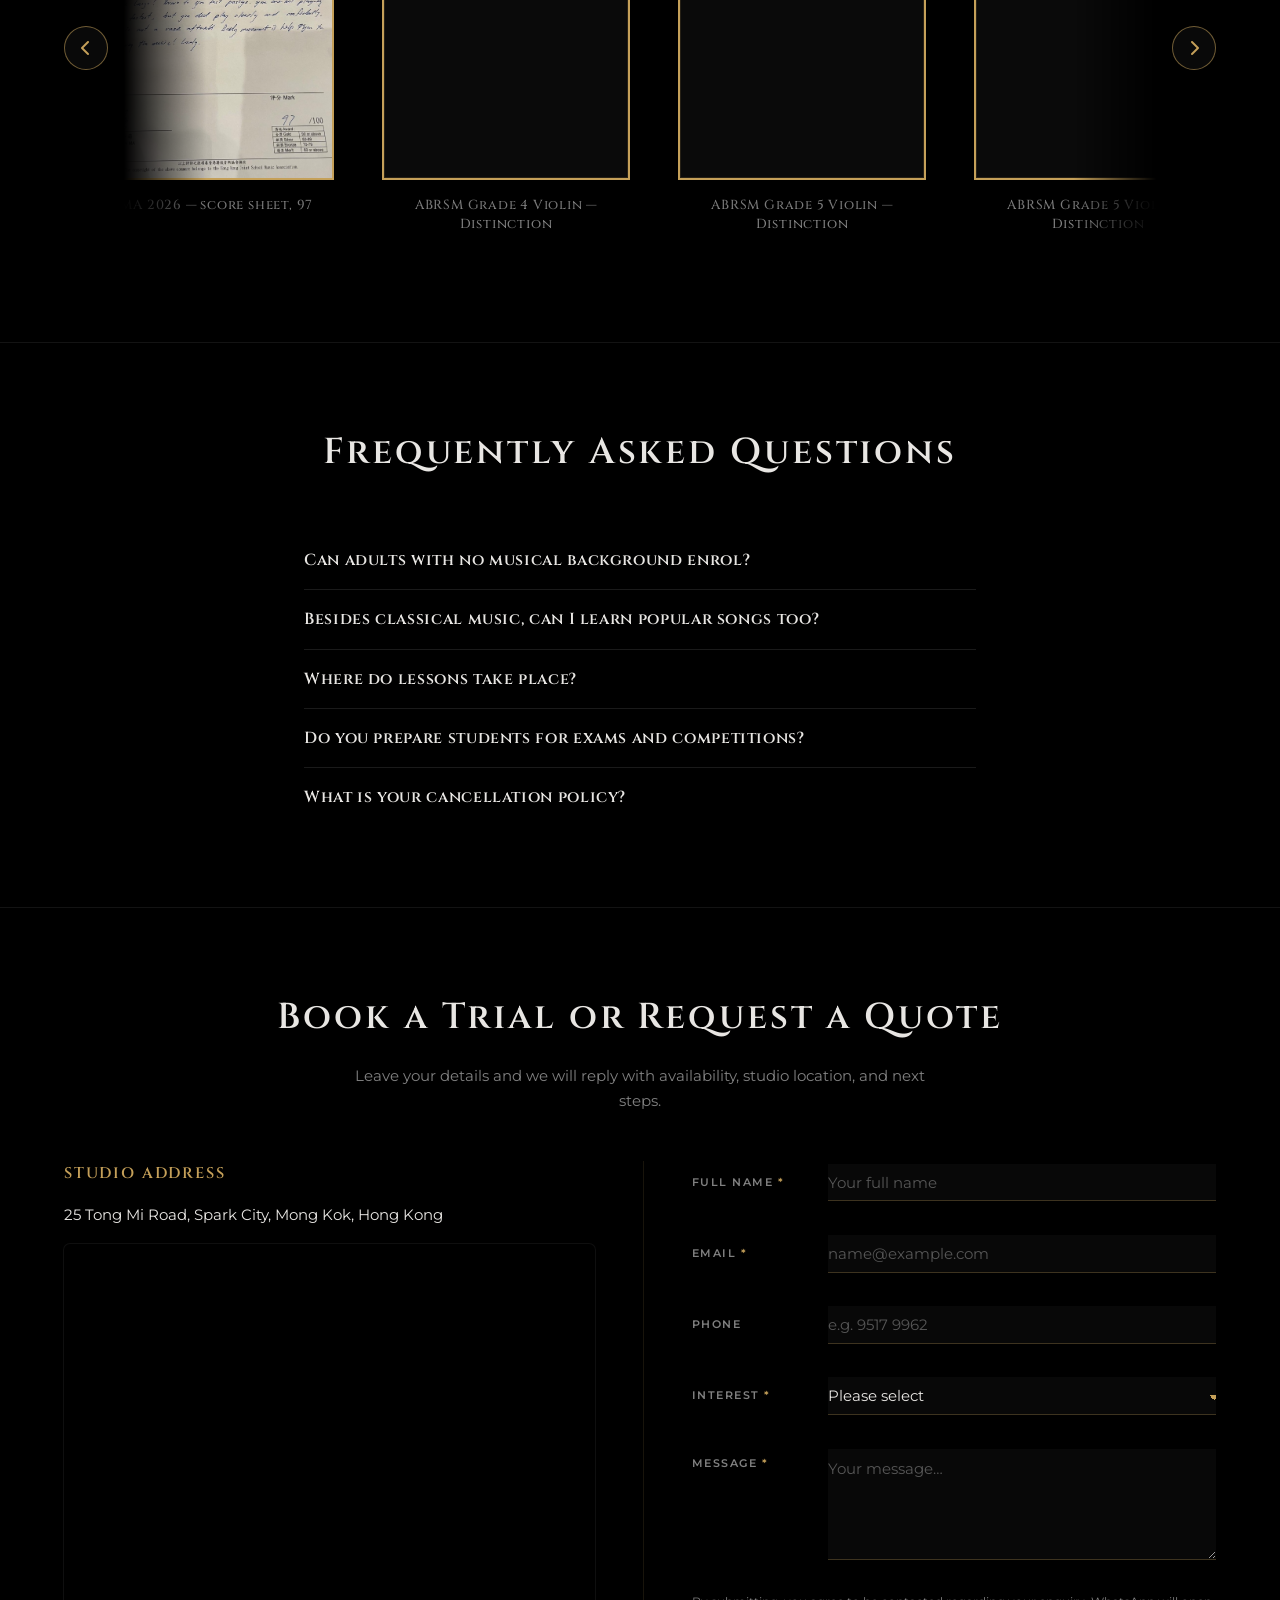
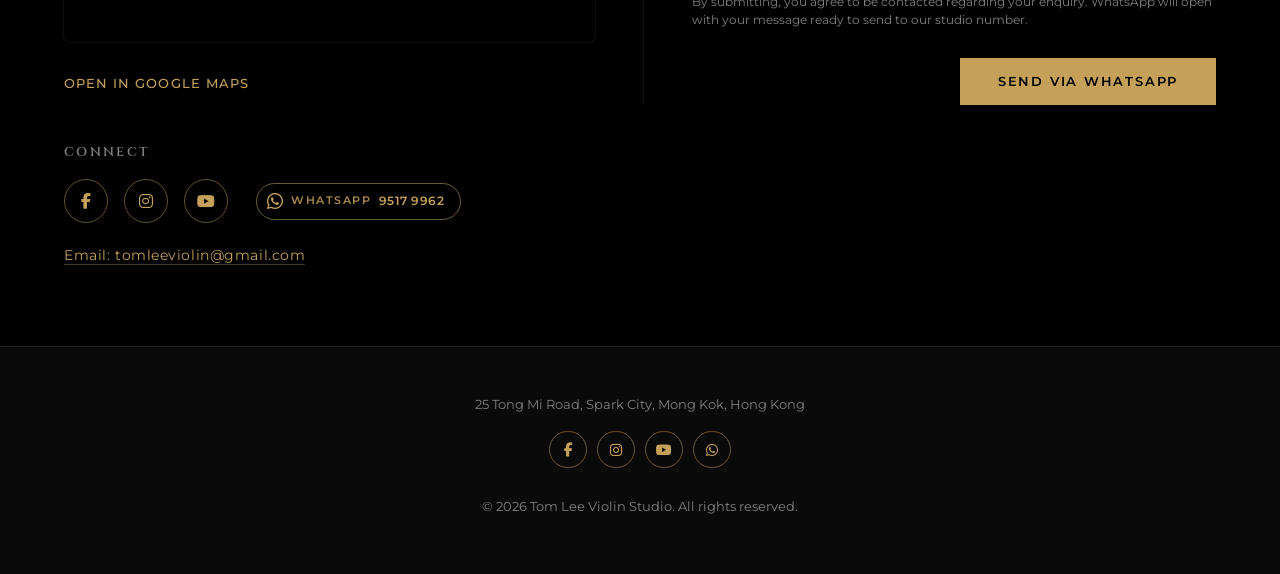
==== commit e45781b4: "change tap" ====
--- a/index.html
+++ b/index.html
@@ -19,7 +19,7 @@
     <link rel="alternate" hreflang="en-HK" href="https://tomlee-violin.com/" />
     <link rel="alternate" hreflang="zh-Hant-HK" href="https://tomlee-violin.com/" />
     <link rel="alternate" hreflang="x-default" href="https://tomlee-violin.com/" />
-    <meta property="og:title" content="Tom Lee Violin Studio | Violin Lessons Hong Kong | 小提琴老師" />
+    <meta property="og:title" content="Tom's Violin Studio | 專業小提琴老師" />
     <meta
       property="og:description"
       content="Violin lessons in Mong Kok, Hong Kong — Tom Lee, professional violin teacher. 學小提琴、小提琴課程、英皇與流行曲。Adults &amp; children welcome."
@@ -32,13 +32,13 @@
     <meta property="og:locale" content="en_HK" />
     <meta property="og:locale:alternate" content="zh_HK" />
     <meta name="twitter:card" content="summary_large_image" />
-    <meta name="twitter:title" content="Tom Lee Violin Studio | Violin Lessons HK | 小提琴老師" />
+    <meta name="twitter:title" content="Tom's Violin Studio | 專業小提琴老師" />
     <meta
       name="twitter:description"
       content="Hong Kong violin lessons (Mong Kok) — Tom Lee, violin teacher. 學小提琴、ABRSM、兒童與成人。Book a trial."
     />
     <meta name="twitter:image" content="https://tomlee-violin.com/assets/Tomlee.jpg" />
-    <title>Tom Lee Violin Studio | Violin Lessons Hong Kong | 香港小提琴老師 學小提琴</title>
+    <title>Tom's Violin Studio | 專業小提琴老師</title>
     <link rel="preconnect" href="https://fonts.googleapis.com" />
     <link rel="preconnect" href="https://fonts.gstatic.com" crossorigin />
     <link
